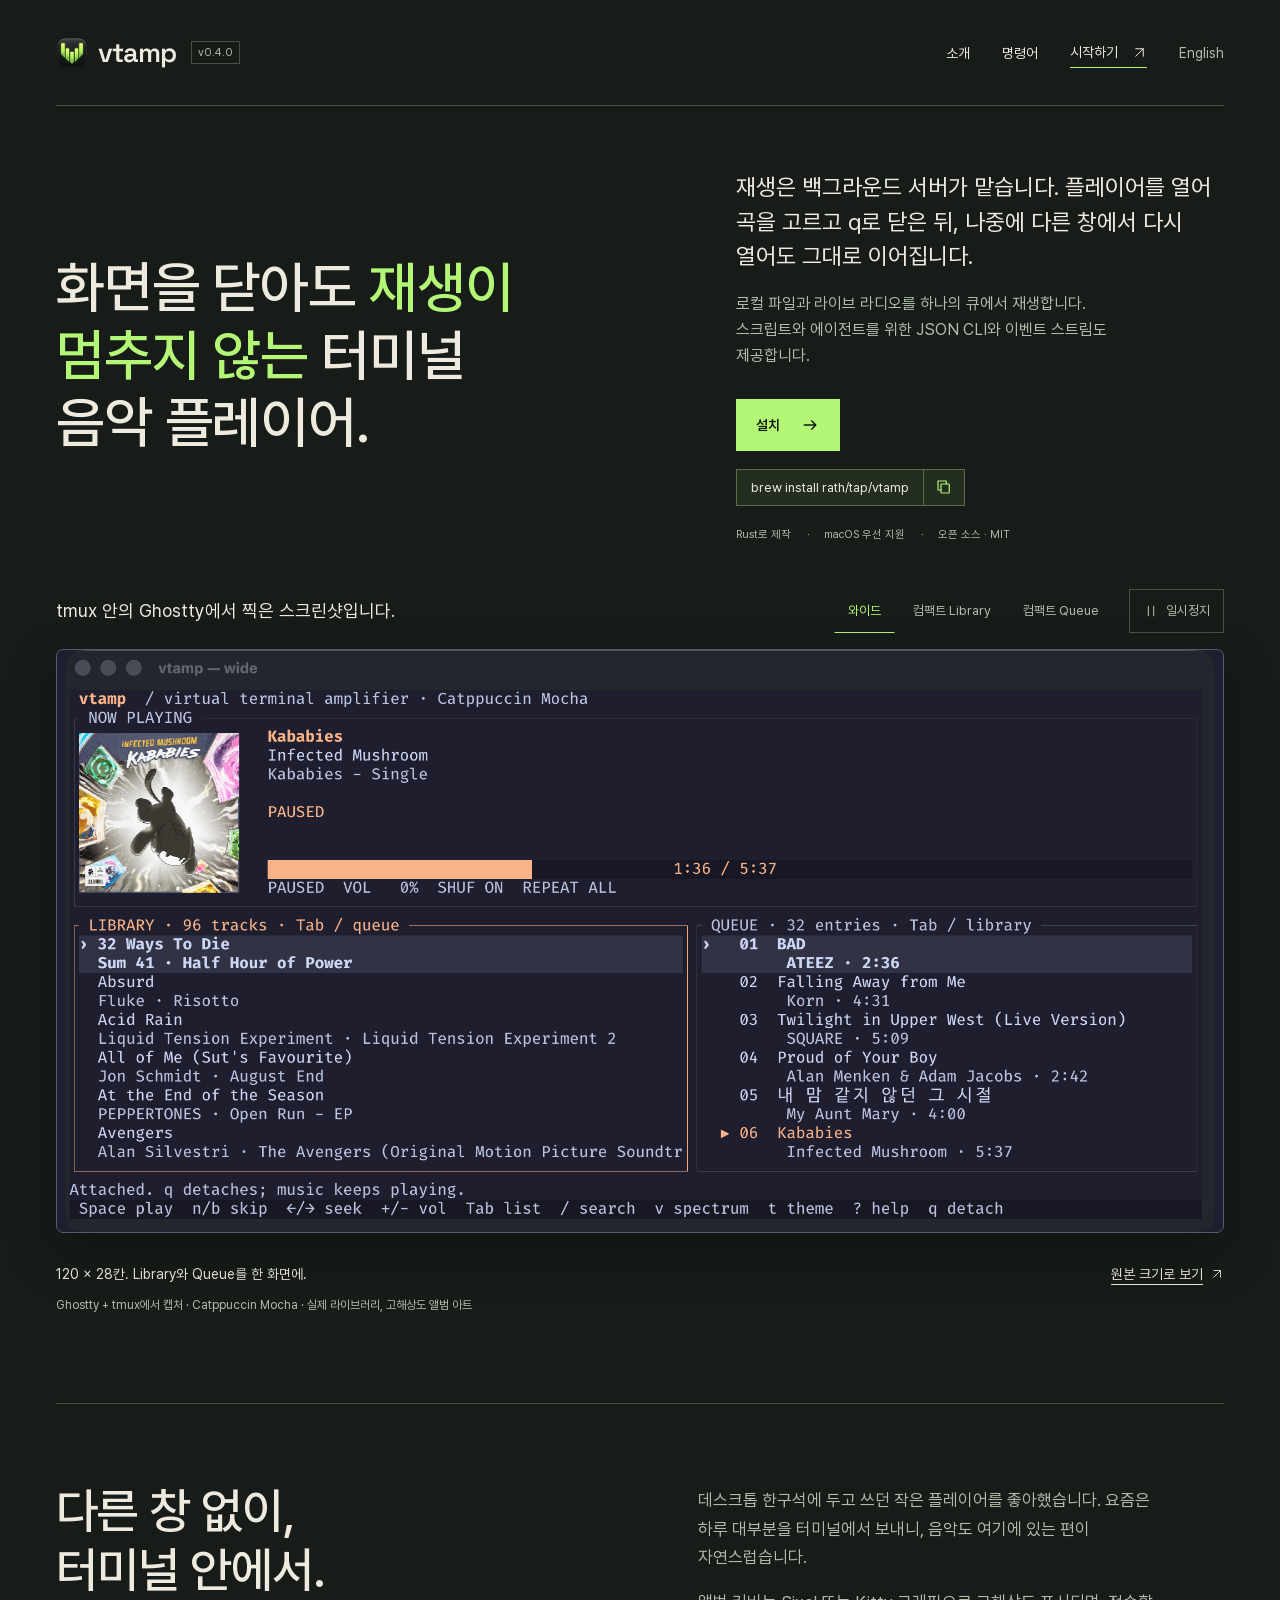
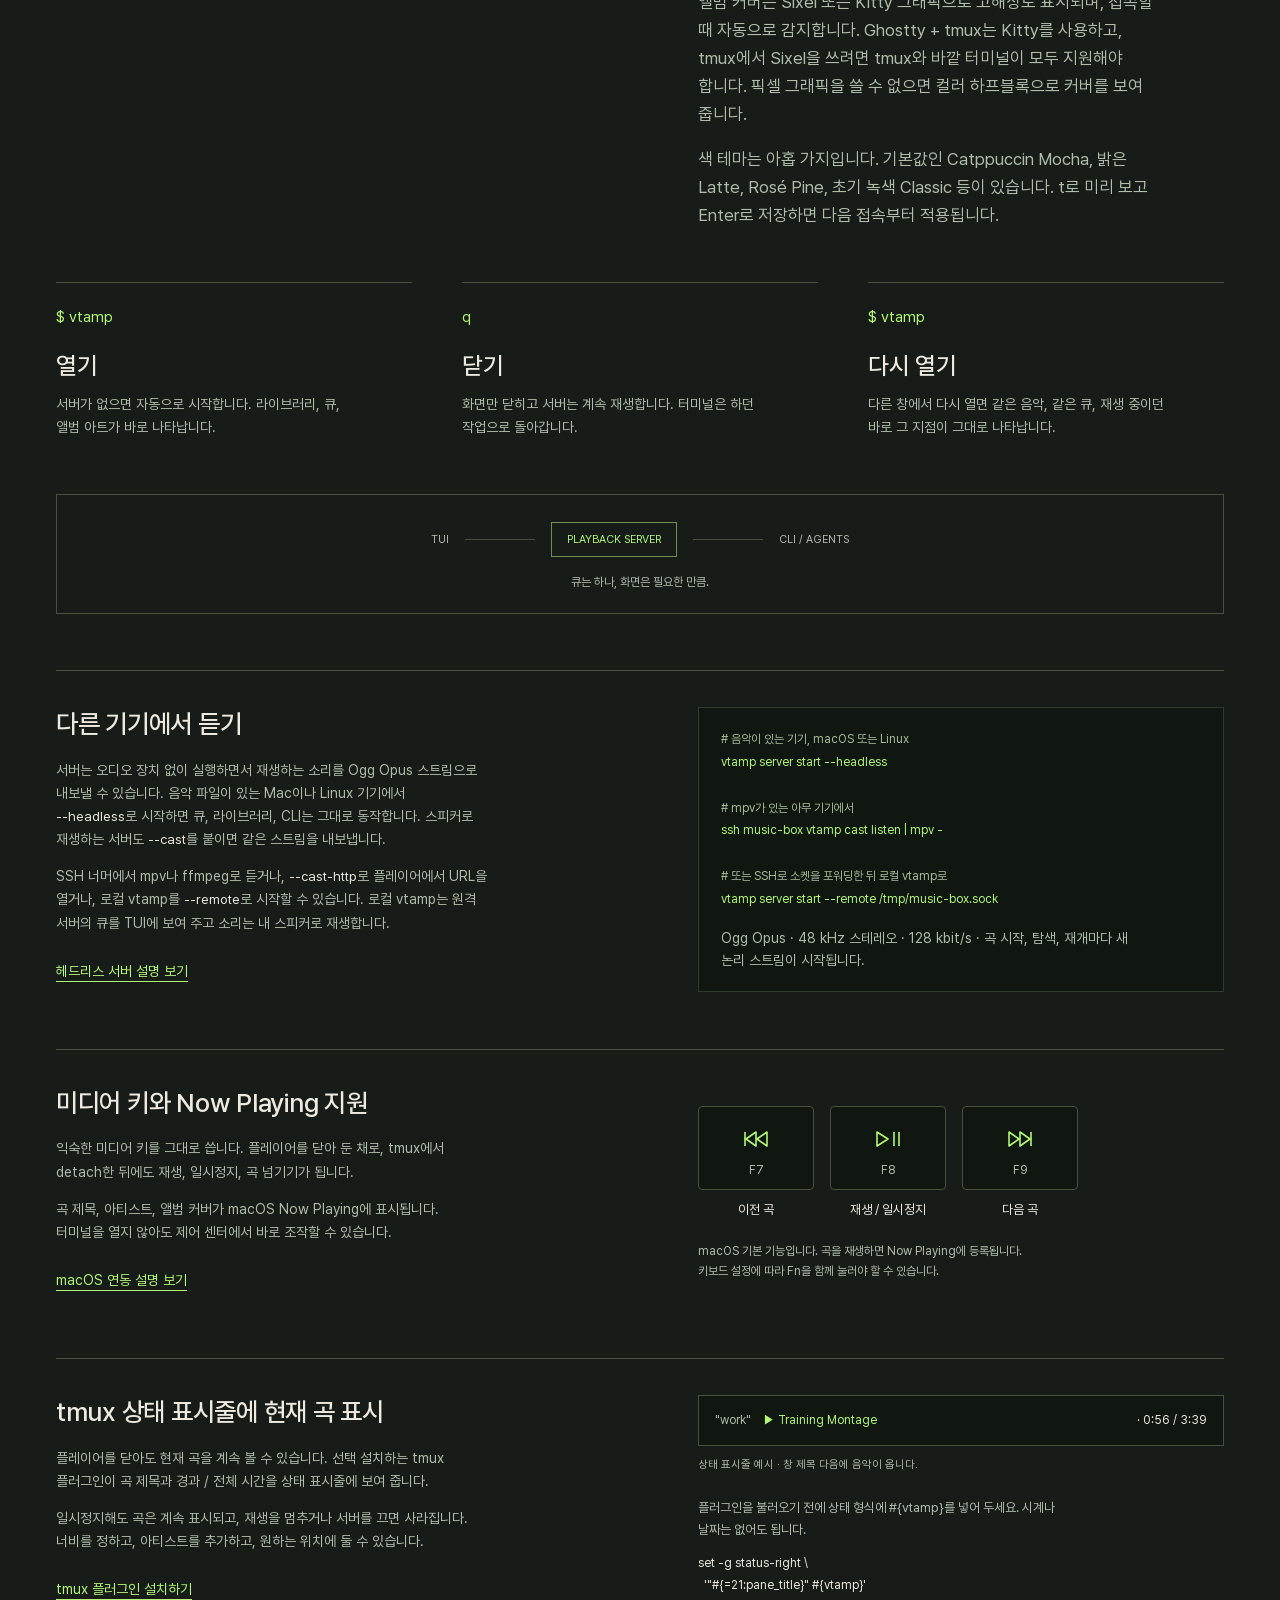
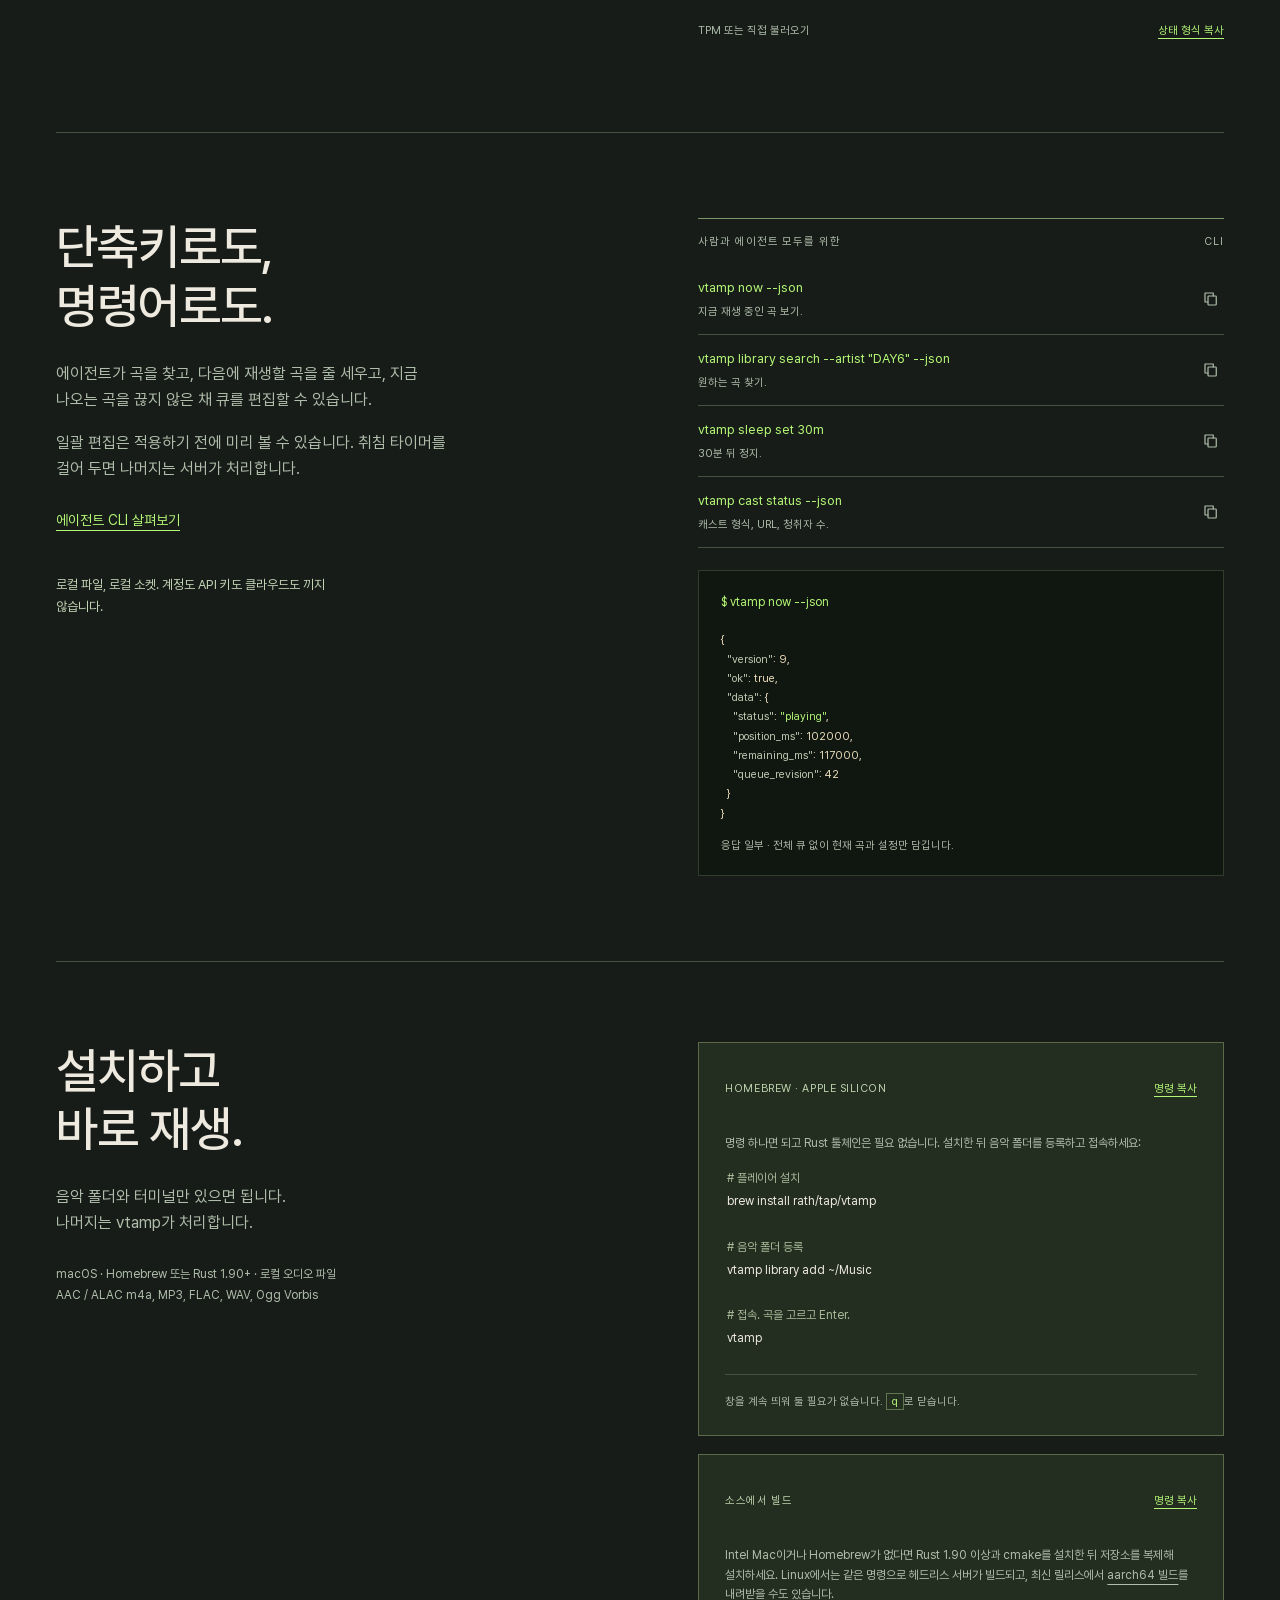
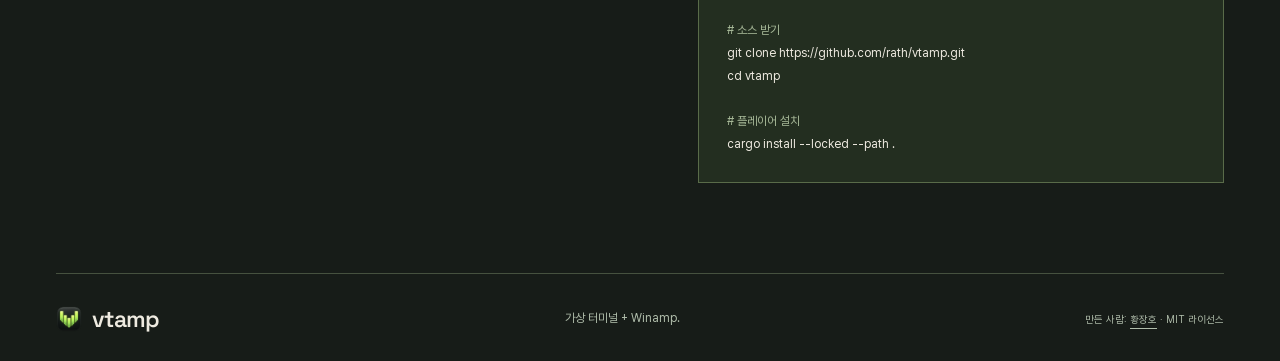
==== site/ko/index.html @ 6cc540a1 "chore(release): prepare vtamp 0.4.0 - Bump the crate and lockfile to 0.4.0 and update both website v" ====
<!doctype html>
<html lang="ko">
<head>
<meta charset="utf-8"><meta name="viewport" content="width=device-width, initial-scale=1"><meta name="theme-color" content="#171c18">
<meta name="description" content="vtamp는 터미널 음악 플레이어입니다. 화면을 닫아도 백그라운드 서버가 재생을 이어 가고, 로컬 음악과 라이브 라디오를 한 큐에서 재생하며, 스크립트와 에이전트를 위한 JSON CLI를 제공합니다. Rust로 만들었고 macOS를 먼저 지원합니다.">
<title>vtamp · 화면을 닫아도 재생이 멈추지 않는 터미널 음악 플레이어</title>
<link rel="canonical" href="https://vtamp.told.me/ko/"><link rel="alternate" hreflang="ko" href="https://vtamp.told.me/ko/"><link rel="alternate" hreflang="en" href="https://vtamp.told.me/"><link rel="alternate" hreflang="x-default" href="https://vtamp.told.me/">
<meta property="og:type" content="website"><meta property="og:site_name" content="vtamp"><meta property="og:locale" content="ko_KR"><meta property="og:locale:alternate" content="en_US"><meta property="og:url" content="https://vtamp.told.me/ko/"><meta property="og:title" content="vtamp · 화면을 닫아도 재생이 멈추지 않는 터미널 음악 플레이어"><meta property="og:description" content="vtamp는 터미널 음악 플레이어입니다. 화면을 닫아도 백그라운드 서버가 재생을 이어 가고, 로컬 음악과 라이브 라디오를 한 큐에서 재생하며, 스크립트와 에이전트를 위한 JSON CLI를 제공합니다. Rust로 만들었고 macOS를 먼저 지원합니다."><meta property="og:image" content="https://vtamp.told.me/og-ko.png"><meta property="og:image:type" content="image/png"><meta property="og:image:width" content="1200"><meta property="og:image:height" content="630"><meta property="og:image:alt" content="vtamp: 화면을 닫아도 재생이 멈추지 않는 터미널 음악 플레이어. Homebrew 설치 명령 아래에 앨범 아트와 현재 곡이 보이는 터미널 스크린샷."><meta name="twitter:card" content="summary_large_image">
<script type="application/ld+json">{"@context":"https://schema.org","@type":"SoftwareApplication","name":"vtamp","url":"https://vtamp.told.me/ko/","inLanguage":"ko","description":"vtamp는 터미널 음악 플레이어입니다. 화면을 닫아도 백그라운드 서버가 재생을 이어 가고, 로컬 음악과 라이브 라디오를 한 큐에서 재생하며, 스크립트와 에이전트를 위한 JSON CLI를 제공합니다. Rust로 만들었고 macOS를 먼저 지원합니다.","applicationCategory":"MultimediaApplication","operatingSystem":"macOS","softwareVersion":"0.4.0","license":"https://github.com/rath/vtamp/blob/main/LICENSE","isAccessibleForFree":true,"offers":{"@type":"Offer","price":"0","priceCurrency":"USD"},"image":"https://vtamp.told.me/og-ko.png","screenshot":"https://vtamp.told.me/screenshots/wide.png","downloadUrl":"https://github.com/rath/vtamp/releases/latest","installUrl":"https://vtamp.told.me/ko/#install","sameAs":["https://github.com/rath/vtamp"],"author":{"@type":"Person","name":"황장호","url":"https://xrath.com"}}</script>
<link rel="icon" type="image/png" sizes="32x32" href="../favicon-32.png"><link rel="icon" type="image/png" sizes="64x64" href="../favicon-64.png"><link rel="apple-touch-icon" sizes="180x180" href="../apple-touch-icon.png"><link rel="preload" href="../fonts/Pretendard-Regular.subset.woff2" as="font" type="font/woff2" crossorigin><link rel="preload" href="../fonts/Pretendard-Medium.subset.woff2" as="font" type="font/woff2" crossorigin><link rel="stylesheet" href="../style.css">
<script type="application/json" id="strings">{"pauseLabel":"자동 전환 멈추기","playLabel":"자동 전환 시작하기","pause":"일시정지","play":"재생","loading":"스크린샷을 아직 불러오는 중입니다. 잠시 후 다시 시도해 주세요.","unavailable":"스크린샷을 불러올 수 없습니다","unavailableReload":"스크린샷을 불러올 수 없습니다. 페이지를 새로 고쳐 주세요.","copied":"명령을 복사했습니다.","copyFallback":"직접 선택해 복사하세요: "}</script><script src="../app.js" defer></script>
</head>
<body>
<a class="skip-link" href="#main">본문으로 건너뛰기</a>
<header class="masthead wrap">
<a class="brand" href="#main" aria-label="vtamp 홈"><img src="../mark.png" alt="" width="32" height="32">vtamp<span class="version">v0.4.0</span></a>
<nav aria-label="주 메뉴"><a href="#how-it-works">소개</a><a href="#commands">명령어</a><a class="nav-install" href="#install">시작하기 <svg viewBox="0 0 24 24" aria-hidden="true"><path d="M6 18 18 6M6 6h12v12"/></svg></a><a class="nav-lang" href="../" hreflang="en" lang="en">English</a></nav>
</header>
<main id="main">
<section class="hero wrap" aria-labelledby="headline">
<h1 id="headline">화면을 닫아도 <em>재생이 멈추지 않는</em> 터미널 음악 플레이어.</h1>
<div class="hero-copy">
<p class="lede">재생은 백그라운드 서버가 맡습니다. 플레이어를 열어 곡을 고르고 q로 닫은 뒤, 나중에 다른 창에서 다시 열어도 그대로 이어집니다.</p>
<p class="intro">로컬 파일과 라이브 라디오를 하나의 큐에서 재생합니다. 스크립트와 에이전트를 위한 JSON CLI와 이벤트 스트림도 제공합니다.</p>
<a class="button primary" href="#install">설치 <svg viewBox="0 0 24 24" aria-hidden="true"><path d="M5 12h14m-5-5 5 5-5 5"/></svg></a>
<div class="hero-install"><code>brew install rath/tap/vtamp</code><button class="copy-icon" data-copy="brew install rath/tap/vtamp" aria-label="Homebrew 설치 명령 복사"><svg viewBox="0 0 24 24" aria-hidden="true"><rect x="8" y="8" width="11" height="12" rx="1"/><path d="M15 8V4H4v12h4"/></svg></button></div>
<div class="hero-facts"><span>Rust로 제작</span><span>macOS 우선 지원</span><span>오픈 소스 · MIT</span></div>
</div>
<div class="gallery" id="gallery" role="region" aria-roledescription="carousel" aria-label="Ghostty와 tmux에서 실행한 vtamp">
<div class="gallery-toolbar">
<p>tmux 안의 Ghostty에서 찍은 스크린샷입니다.</p>
<div class="gallery-controls" hidden>
<div class="gallery-selectors" role="group" aria-label="레이아웃 선택">
<button type="button" data-slide="0" aria-pressed="true" aria-controls="shot-wide">와이드</button>
<button type="button" data-slide="1" aria-pressed="false" aria-controls="shot-library">컴팩트 Library</button>
<button type="button" data-slide="2" aria-pressed="false" aria-controls="shot-queue">컴팩트 Queue</button>
</div>
<button type="button" id="gallery-rotation" aria-label="자동 전환 멈추기"><svg viewBox="0 0 24 24" aria-hidden="true"><path d="M8 5v14M16 5v14"/></svg><span>일시정지</span></button>
</div>
</div>
<div class="gallery-stage">
<figure id="shot-wide" class="gallery-slide" role="group" aria-roledescription="slide" aria-label="슬라이드 1/3: 와이드" data-caption="120 × 28칸. Library와 Queue를 한 화면에.">
<a href="../screenshots/wide.png" target="_blank" rel="noopener" aria-label="와이드 스크린샷을 원본 크기로 열기"><img src="../screenshots/wide.png" width="2072" height="1048" fetchpriority="high" alt="Catppuccin Mocha 테마의 vtamp. 넓은 터미널에서 앨범 아트와 현재 곡 아래에 Library와 Queue가 함께 보입니다."></a>
</figure>
<figure id="shot-library" class="gallery-slide" role="group" aria-roledescription="slide" aria-label="슬라이드 2/3: 컴팩트 Library" data-caption="100 × 24칸. 높이가 낮아도 커버와 Library가 들어갑니다." hidden>
<a href="../screenshots/compact-library.png" target="_blank" rel="noopener" aria-label="컴팩트 Library 스크린샷을 원본 크기로 열기"><img data-src="../screenshots/compact-library.png" width="1732" height="912" alt="높이가 낮은 터미널 창. 왼쪽에 고해상도 앨범 커버와 현재 곡, 오른쪽에 Library가 보입니다."></a>
</figure>
<figure id="shot-queue" class="gallery-slide" role="group" aria-roledescription="slide" aria-label="슬라이드 3/3: 컴팩트 Queue" data-caption="100 × 24칸. Tab을 누르면 Queue가 음악 옆에 나타납니다." hidden>
<a href="../screenshots/compact-queue.png" target="_blank" rel="noopener" aria-label="컴팩트 Queue 스크린샷을 원본 크기로 열기"><img data-src="../screenshots/compact-queue.png" width="1732" height="912" alt="같은 창에서 오른쪽에 Queue를 띄운 모습. 앨범 커버와 재생 정보는 왼쪽에 그대로 있습니다."></a>
</figure>
</div>
<div class="gallery-caption">
<p id="gallery-description">120 × 28칸. Library와 Queue를 한 화면에.</p>
<a id="gallery-original" href="../screenshots/wide.png" target="_blank" rel="noopener">원본 크기로 보기 <svg viewBox="0 0 24 24" aria-hidden="true"><path d="M6 18 18 6M6 6h12v12"/></svg></a>
</div>
<p class="gallery-note">Ghostty + tmux에서 캡처 · Catppuccin Mocha · 실제 라이브러리, 고해상도 앨범 아트</p>
<p class="sr-only" id="gallery-status" role="status"></p>
</div>
</section>
<section id="how-it-works" class="idea wrap" aria-labelledby="idea-heading">
<div class="idea-title"><h2 id="idea-heading">다른 창 없이,<br>터미널 안에서.</h2><div><p>데스크톱 한구석에 두고 쓰던 작은 플레이어를 좋아했습니다. 요즘은 하루 대부분을 터미널에서 보내니, 음악도 여기에 있는 편이 자연스럽습니다.</p><p>앨범 커버는 Sixel 또는 Kitty 그래픽으로 고해상도 표시되며, 접속할 때 자동으로 감지합니다. Ghostty + tmux는 Kitty를 사용하고, tmux에서 Sixel을 쓰려면 tmux와 바깥 터미널이 모두 지원해야 합니다. 픽셀 그래픽을 쓸 수 없으면 컬러 하프블록으로 커버를 보여 줍니다.</p><p>색 테마는 아홉 가지입니다. 기본값인 Catppuccin Mocha, 밝은 Latte, Rosé Pine, 초기 녹색 Classic 등이 있습니다. <kbd>t</kbd>로 미리 보고 <kbd>Enter</kbd>로 저장하면 다음 접속부터 적용됩니다.</p></div></div>
<div class="lifecycle">
<div class="lifecycle-step"><code>$ vtamp</code><h3>열기</h3><p>서버가 없으면 자동으로 시작합니다. 라이브러리, 큐, 앨범 아트가 바로 나타납니다.</p></div>
<div class="lifecycle-step"><code>q</code><h3>닫기</h3><p>화면만 닫히고 서버는 계속 재생합니다. 터미널은 하던 작업으로 돌아갑니다.</p></div>
<div class="lifecycle-step"><code>$ vtamp</code><h3>다시 열기</h3><p>다른 창에서 다시 열면 같은 음악, 같은 큐, 재생 중이던 바로 그 지점이 그대로 나타납니다.</p></div>
</div>
<div class="architecture"><span>TUI</span><span class="connector" aria-hidden="true"></span><strong>PLAYBACK SERVER</strong><span class="connector" aria-hidden="true"></span><span>CLI / AGENTS</span><p>큐는 하나, 화면은 필요한 만큼.</p></div>
<div class="cast-feature" aria-labelledby="cast-heading">
<div>
<h3 id="cast-heading">다른 기기에서 듣기</h3>
<p>서버는 오디오 장치 없이 실행하면서 재생하는 소리를 Ogg Opus 스트림으로 내보낼 수 있습니다. 음악 파일이 있는 Mac이나 Linux 기기에서 <code>--headless</code>로 시작하면 큐, 라이브러리, CLI는 그대로 동작합니다. 스피커로 재생하는 서버도 <code>--cast</code>를 붙이면 같은 스트림을 내보냅니다.</p>
<p>SSH 너머에서 mpv나 ffmpeg로 듣거나, <code>--cast-http</code>로 플레이어에서 URL을 열거나, 로컬 vtamp를 <code>--remote</code>로 시작할 수 있습니다. 로컬 vtamp는 원격 서버의 큐를 TUI에 보여 주고 소리는 내 스피커로 재생합니다.</p>
<a class="feature-guide" href="https://github.com/rath/vtamp#headless-server">헤드리스 서버 설명 보기</a>
</div>
<div class="cast-example">
<pre><code><span class="comment"># 음악이 있는 기기, macOS 또는 Linux</span>
vtamp server start --headless

<span class="comment"># mpv가 있는 아무 기기에서</span>
ssh music-box vtamp cast listen | mpv -

<span class="comment"># 또는 SSH로 소켓을 포워딩한 뒤 로컬 vtamp로</span>
vtamp server start --remote /tmp/music-box.sock</code></pre>
<p class="cast-example-foot">Ogg Opus · 48 kHz 스테레오 · 128 kbit/s · 곡 시작, 탐색, 재개마다 새 논리 스트림이 시작됩니다.</p>
</div>
</div>
<div class="media-feature" aria-labelledby="media-heading">
<div>
<h3 id="media-heading">미디어 키와 Now Playing 지원</h3>
<p>익숙한 미디어 키를 그대로 씁니다. 플레이어를 닫아 둔 채로, tmux에서 detach한 뒤에도 재생, 일시정지, 곡 넘기기가 됩니다.</p>
<p>곡 제목, 아티스트, 앨범 커버가 macOS Now Playing에 표시됩니다. 터미널을 열지 않아도 제어 센터에서 바로 조작할 수 있습니다.</p>
<a class="feature-guide" href="https://github.com/rath/vtamp#macos-media-keys-and-now-playing">macOS 연동 설명 보기</a>
</div>
<figure class="media-keyboard">
<div class="media-keys">
<div><kbd><svg viewBox="0 0 32 24" aria-hidden="true"><path d="M5 5v14M16 5 6 12l10 7V5Zm11 0-10 7 10 7V5Z"/></svg>F7</kbd><span>이전 곡</span></div>
<div><kbd><svg viewBox="0 0 32 24" aria-hidden="true"><path d="m5 5 11 7-11 7V5Zm17 0v14m5-14v14"/></svg>F8</kbd><span>재생 / 일시정지</span></div>
<div><kbd><svg viewBox="0 0 32 24" aria-hidden="true"><path d="M27 5v14M16 5l10 7-10 7V5ZM5 5l10 7-10 7V5Z"/></svg>F9</kbd><span>다음 곡</span></div>
</div>
<figcaption>macOS 기본 기능입니다. 곡을 재생하면 Now Playing에 등록됩니다.<br>키보드 설정에 따라 Fn을 함께 눌러야 할 수 있습니다.</figcaption>
</figure>
</div>
<div class="tmux-feature" aria-labelledby="tmux-heading">
<div>
<h3 id="tmux-heading">tmux 상태 표시줄에 현재 곡 표시</h3>
<p>플레이어를 닫아도 현재 곡을 계속 볼 수 있습니다. 선택 설치하는 tmux 플러그인이 곡 제목과 경과 / 전체 시간을 상태 표시줄에 보여 줍니다.</p>
<p>일시정지해도 곡은 계속 표시되고, 재생을 멈추거나 서버를 끄면 사라집니다. 너비를 정하고, 아티스트를 추가하고, 원하는 위치에 둘 수 있습니다.</p>
<a class="tmux-guide" href="https://github.com/rath/vtamp#tmux-status-bar">tmux 플러그인 설치하기</a>
</div>
<div class="tmux-example">
<figure>
<div class="tmux-status" aria-label="예시: 창 제목 work, Training Montage 재생 중, 3분 39초 중 56초"><code class="tmux-pane">&quot;work&quot;</code><code class="tmux-track">▶ Training Montage</code><code class="tmux-time">· 0:56 / 3:39</code></div>
<figcaption>상태 표시줄 예시 · 창 제목 다음에 음악이 옵니다.</figcaption>
</figure>
<p>플러그인을 불러오기 전에 상태 형식에 <code>#{vtamp}</code>를 넣어 두세요. 시계나 날짜는 없어도 됩니다.</p>
<pre><code>set -g status-right \
  '&quot;#{=21:pane_title}&quot; #{vtamp}'</code></pre>
<div class="tmux-example-foot"><span>TPM 또는 직접 불러오기</span><button type="button" class="copy-text" data-copy="set -g status-right '&quot;#{=21:pane_title}&quot; #{vtamp}'" aria-label="tmux 상태 형식 복사">상태 형식 복사</button></div>
</div>
</div>
</section>
<section id="commands" class="commands wrap" aria-labelledby="commands-heading">
<div class="commands-copy"><h2 id="commands-heading">단축키로도,<br>명령어로도.</h2><p>에이전트가 곡을 찾고, 다음에 재생할 곡을 줄 세우고, 지금 나오는 곡을 끊지 않은 채 큐를 편집할 수 있습니다.</p><p>일괄 편집은 적용하기 전에 미리 볼 수 있습니다. 취침 타이머를 걸어 두면 나머지는 서버가 처리합니다.</p><a class="feature-guide" href="https://github.com/rath/vtamp#for-scripts-and-agents">에이전트 CLI 살펴보기</a><p class="aside">로컬 파일, 로컬 소켓. 계정도 API 키도 클라우드도 끼지 않습니다.</p></div>
<div class="command-sheet">
<div class="sheet-heading"><span>사람과 에이전트 모두를 위한</span><span>CLI</span></div>
<div class="command-row"><code>vtamp now --json</code><span>지금 재생 중인 곡 보기.</span><button class="copy-icon" data-copy="vtamp now --json" aria-label="vtamp now --json 복사"><svg viewBox="0 0 24 24" aria-hidden="true"><rect x="8" y="8" width="11" height="12" rx="1"/><path d="M15 8V4H4v12h4"/></svg></button></div>
<div class="command-row"><code>vtamp library search --artist &quot;DAY6&quot; --json</code><span>원하는 곡 찾기.</span><button class="copy-icon" data-copy="vtamp library search --artist &quot;DAY6&quot; --json" aria-label="vtamp library search --artist &quot;DAY6&quot; --json 복사"><svg viewBox="0 0 24 24" aria-hidden="true"><rect x="8" y="8" width="11" height="12" rx="1"/><path d="M15 8V4H4v12h4"/></svg></button></div>
<div class="command-row"><code>vtamp sleep set 30m</code><span>30분 뒤 정지.</span><button class="copy-icon" data-copy="vtamp sleep set 30m" aria-label="vtamp sleep set 30m 복사"><svg viewBox="0 0 24 24" aria-hidden="true"><rect x="8" y="8" width="11" height="12" rx="1"/><path d="M15 8V4H4v12h4"/></svg></button></div>
<div class="command-row"><code>vtamp cast status --json</code><span>캐스트 형식, URL, 청취자 수.</span><button class="copy-icon" data-copy="vtamp cast status --json" aria-label="vtamp cast status --json 복사"><svg viewBox="0 0 24 24" aria-hidden="true"><rect x="8" y="8" width="11" height="12" rx="1"/><path d="M15 8V4H4v12h4"/></svg></button></div>
<div class="json-example"><code>$ vtamp now --json</code><pre aria-label="축약한 JSON 응답 예시">{
  <span>"version"</span>: 9,
  <span>"ok"</span>: true,
  <span>"data"</span>: {
    <span>"status"</span>: <b>"playing"</b>,
    <span>"position_ms"</span>: 102000,
    <span>"remaining_ms"</span>: 117000,
    <span>"queue_revision"</span>: 42
  }
}</pre><small>응답 일부 · 전체 큐 없이 현재 곡과 설정만 담깁니다.</small></div>
</div>
</section>
<section id="install" class="install wrap" aria-labelledby="install-heading">
<div><h2 id="install-heading">설치하고<br>바로 재생.</h2><p>음악 폴더와 터미널만 있으면 됩니다.<br>나머지는 vtamp가 처리합니다.</p><p class="requirements">macOS · Homebrew 또는 Rust 1.90+ · 로컬 오디오 파일<br>AAC / ALAC m4a, MP3, FLAC, WAV, Ogg Vorbis</p></div>
<div class="install-options">
<div class="install-code"><div class="install-heading"><span>HOMEBREW · APPLE SILICON</span><button class="copy-text" data-copy="brew install rath/tap/vtamp" aria-label="Homebrew 설치 명령 복사">명령 복사</button></div><p>명령 하나면 되고 Rust 툴체인은 필요 없습니다. 설치한 뒤 음악 폴더를 등록하고 접속하세요:</p><pre><code><span class="comment"># 플레이어 설치</span>
brew install rath/tap/vtamp

<span class="comment"># 음악 폴더 등록</span>
vtamp library add ~/Music

<span class="comment"># 접속. 곡을 고르고 Enter.</span>
vtamp</code></pre><p class="install-foot">창을 계속 띄워 둘 필요가 없습니다. <kbd>q</kbd>로 닫습니다.</p></div>
<div class="install-code"><div class="install-heading"><span>소스에서 빌드</span><button class="copy-text" data-copy="git clone https://github.com/rath/vtamp.git&#10;cd vtamp&#10;cargo install --locked --path ." aria-label="소스 빌드 명령 복사">명령 복사</button></div><p>Intel Mac이거나 Homebrew가 없다면 Rust 1.90 이상과 cmake를 설치한 뒤 저장소를 복제해 설치하세요. Linux에서는 같은 명령으로 헤드리스 서버가 빌드되고, 최신 릴리스에서 <a href="https://github.com/rath/vtamp/releases/latest">aarch64 빌드</a>를 내려받을 수도 있습니다.</p><pre><code><span class="comment"># 소스 받기</span>
git clone https://github.com/rath/vtamp.git
cd vtamp

<span class="comment"># 플레이어 설치</span>
cargo install --locked --path .</code></pre></div>
</div>
</section>
</main>
<footer class="footer wrap"><a class="brand" href="#main"><img src="../mark.png" alt="" width="26" height="26">vtamp</a><p>가상 터미널 + Winamp.</p><span>만든 사람: <a href="https://xrath.com">황장호</a> · MIT 라이선스</span></footer>
<div class="copy-feedback" id="copy-feedback" role="status" aria-live="polite"></div>
</body>
</html>
---- site/style.css ----
@font-face { font-family: 'Space Grotesk'; src: url('fonts/SpaceGrotesk.ttf') format('truetype'); font-weight: 300 700; font-display: swap; }
/* Pretendard loads only on the Korean page, where html:lang(ko) puts it first. */
@font-face { font-family: 'Pretendard'; src: url('fonts/Pretendard-Regular.subset.woff2') format('woff2'); font-weight: 400; font-display: swap; }
@font-face { font-family: 'Pretendard'; src: url('fonts/Pretendard-Medium.subset.woff2') format('woff2'); font-weight: 500; font-display: swap; }
@font-face { font-family: 'Pretendard'; src: url('fonts/Pretendard-SemiBold.subset.woff2') format('woff2'); font-weight: 600; font-display: swap; }
:root {
  --bg: #171c18; --panel: #222a23; --deep: #101610; --text: #eeeae0;
  --muted: #b0bdab; --line: #46513f; --green: #b4f676; --amber: #efbc72;
  --mono: ui-monospace, SFMono-Regular, Consolas, monospace;
  color-scheme: dark; font-family: 'Space Grotesk', sans-serif;
  background: var(--bg); color: var(--text); scroll-behavior: smooth; scroll-padding-top: 2rem;
}
* { box-sizing: border-box; scrollbar-color: var(--line) var(--bg); }
body { margin: 0; }
a { color: inherit; text-decoration-thickness: 1px; text-underline-offset: 5px; }
button, a { -webkit-tap-highlight-color: transparent; }
button { font: inherit; cursor: pointer; }
button:disabled { opacity: .5; cursor: wait; }
button:focus-visible, a:focus-visible { outline: 3px solid var(--amber); outline-offset: 5px; }
::selection { background: var(--green); color: var(--deep); }
code, pre, kbd { font-family: var(--mono); }
pre { margin: 0; }
svg { display: block; }
button svg, .button svg, .nav-install svg { width: 20px; height: 20px; stroke: currentColor; stroke-width: 1.6; fill: none; stroke-linecap: round; stroke-linejoin: round; }
p { line-height: 1.65; }
h1, h2, h3, p { margin-top: 0; }
h1, h2 { font-weight: 500; letter-spacing: -.04em; text-wrap: balance; }
h2 { font-size: clamp(2rem, 3.8vw, 3.4rem); line-height: 1.08; margin-bottom: 1.6rem; }
.wrap { width: min(1264px, calc(100% - 112px)); margin-inline: auto; }
.skip-link { position: absolute; top: -100px; left: 20px; background: var(--green); color: var(--deep); padding: 12px; z-index: 5; }
.skip-link:focus { top: 10px; }
.masthead { display: flex; align-items: center; justify-content: space-between; height: 106px; border-bottom: 1px solid var(--line); }
.brand { display: inline-flex; gap: 10px; align-items: center; font-size: 27px; font-weight: 600; letter-spacing: -.04em; text-decoration: none; }
.version { font: 11px var(--mono); letter-spacing: 0; color: var(--muted); border: 1px solid var(--line); padding: 4px 6px; margin-left: 5px; }
.masthead nav { display: flex; gap: 32px; align-items: center; font-size: 14px; }
.masthead nav a { text-decoration: none; white-space: nowrap; }
.masthead nav a:hover { color: var(--green); }
.nav-lang { color: var(--muted); }
.nav-install { display: flex; align-items: center; gap: 14px; border-bottom: 1px solid var(--green); padding-block: 7px; }
.nav-install svg { width: 15px; height: 15px; }

/* Real terminal pixels get the full width beneath the headline and invitation. */
.hero { display: grid; grid-template-columns: 1.2fr 1fr; gap: 48px 8%; padding-block: 64px 88px; align-items: center; }
.hero h1 { font-size: clamp(2.75rem, 4.4vw, 4.25rem); line-height: 1.06; margin: 0; }
.hero h1 em { font-style: normal; color: var(--green); }
.lede { font-size: 23px; line-height: 1.5; margin-bottom: 17px; }
.intro { font-size: 16px; color: var(--muted); max-width: 38ch; margin-bottom: 29px; }
.button { display: inline-flex; align-items: center; justify-content: center; gap: 20px; padding: 15px 19px; border: 1px solid transparent; font-size: 14px; font-weight: 600; text-decoration: none; transition: background .18s ease-out, color .18s ease-out; white-space: nowrap; }
.primary { background: var(--green); color: var(--deep); }
.primary:hover { background: #d0ffac; }
.hero-facts { display: flex; flex-wrap: wrap; gap: 9px 16px; margin-top: 22px; font-size: 11px; color: var(--muted); }
.hero-facts span + span::before { content: '·'; padding-right: 14px; color: var(--green); }
.hero-install { display: flex; width: fit-content; max-width: 100%; align-items: stretch; margin-top: 18px; border: 1px solid #596b49; background: #232e20; }
.hero-install code { font-size: 13px; color: var(--text); padding: 10px 14px; min-width: 0; overflow-wrap: anywhere; }
.hero-install .copy-icon { display: inline-flex; align-items: center; padding: 0 11px; border-left: 1px solid #596b49; color: var(--green); transition: background .18s ease-out, color .18s ease-out; }
.hero-install .copy-icon:hover { background: var(--panel); color: var(--text); }
.hero-install .copy-icon:focus-visible { outline-offset: -4px; }
.gallery { grid-column: 1 / -1; min-width: 0; }
.gallery-toolbar { display: flex; align-items: center; justify-content: space-between; gap: 20px; margin-bottom: 16px; }
.gallery-toolbar > p { font-size: 18px; margin: 0; }
.gallery-controls, .gallery-selectors { display: flex; align-items: center; gap: 4px; }
.gallery-controls { gap: 16px; }
.gallery-controls button { min-height: 44px; padding: 10px 13px; border: 1px solid transparent; background: transparent; color: var(--muted); font-size: 13px; }
.gallery-controls button:hover { color: var(--text); background: var(--panel); }
.gallery-selectors button[aria-pressed="true"] { color: var(--green); border-bottom-color: var(--green); }
#gallery-rotation { display: flex; align-items: center; gap: 7px; border-color: var(--line); }
#gallery-rotation svg { width: 16px; height: 16px; }
.gallery-stage { position: relative; aspect-ratio: 2 / 1; background: #1e1e2e; border: 1px solid #585b70; border-radius: 7px; box-shadow: 0 20px 50px #05090550; overflow: hidden; }
.gallery-slide { position: absolute; inset: 0; margin: 0; }
.gallery-slide a { display: flex; width: 100%; height: 100%; align-items: center; justify-content: center; }
.gallery-slide a:focus-visible { outline-offset: -5px; }
.gallery-slide img { display: block; width: 100%; height: 100%; object-fit: contain; }
.gallery-caption { display: flex; align-items: baseline; justify-content: space-between; gap: 16px; margin-top: 19px; font-size: 14px; }
.gallery-caption p { margin: 0; }
.gallery-caption a { display: inline-flex; align-items: center; gap: 7px; white-space: nowrap; min-height: 44px; }
.gallery-caption svg { width: 14px; height: 14px; stroke: currentColor; stroke-width: 1.6; fill: none; }
.gallery-note { color: var(--muted); font-size: 12px; margin: 0; }
.sr-only { position: absolute; width: 1px; height: 1px; padding: 0; margin: -1px; overflow: hidden; clip-path: inset(50%); white-space: nowrap; border: 0; }
[hidden] { display: none !important; }

/* A three-step lifecycle, then practical commands and source installation. */
.idea { border-top: 1px solid var(--line); padding-top: 78px; padding-bottom: 80px; }
.idea-title { display: grid; grid-template-columns: 1fr 1fr; gap: 10%; align-items: start; margin-bottom: 36px; }
.idea-title p { max-width: 47ch; color: var(--muted); font-size: 17px; margin-top: 4px; }
.lifecycle { display: grid; grid-template-columns: repeat(3, 1fr); gap: 50px; }
.lifecycle-step { border-top: 1px solid var(--line); padding-top: 24px; }
.lifecycle-step code { display: inline-block; font-size: 15px; color: var(--green); margin-bottom: 24px; }
.lifecycle-step h3 { font-weight: 500; font-size: 24px; letter-spacing: -.025em; margin-bottom: 12px; }
.lifecycle-step p { font-size: 14px; color: var(--muted); max-width: 33ch; margin-bottom: 0; }
.architecture { display: flex; flex-wrap: wrap; align-items: center; justify-content: center; margin-top: 55px; border: 1px solid var(--line); padding: 27px 24px 20px; gap: 16px; font: 11px var(--mono); color: var(--muted); }
.architecture strong { font-weight: 400; color: var(--green); border: 1px solid #6f8d55; padding: 10px 15px; white-space: nowrap; }
.connector { height: 1px; background: var(--line); width: 70px; }
.architecture p { flex-basis: 100%; font-family: 'Space Grotesk', sans-serif; text-align: center; font-size: 12px; margin: 0; }
.tmux-feature, .media-feature, .cast-feature { display: grid; grid-template-columns: 1fr 1fr; gap: 10%; margin-top: 56px; border-top: 1px solid var(--line); padding-top: 36px; }
.tmux-feature h3, .media-feature h3, .cast-feature h3 { font-size: 26px; font-weight: 500; letter-spacing: -.025em; margin-bottom: 18px; }
.tmux-feature p, .media-feature p, .cast-feature > div > p { font-size: 14px; color: var(--muted); max-width: 48ch; }
.tmux-guide, .feature-guide { display: inline-flex; align-items: center; min-height: 44px; color: var(--green); font-size: 14px; }
.tmux-guide:hover, .feature-guide:hover { color: var(--text); }
.media-keyboard { margin: 0; align-self: center; min-width: 0; }
.media-keys { display: grid; grid-template-columns: repeat(3, minmax(0, 1fr)); gap: 16px; max-width: 380px; }
.media-keys > div { display: grid; gap: 12px; text-align: center; }
.media-keys kbd { display: flex; flex-direction: column; align-items: center; gap: 12px; padding: 20px 12px 12px; border: 1px solid var(--line); border-radius: 4px; background: var(--deep); color: var(--muted); font: 12px var(--mono); }
.media-keys svg { width: 32px; height: 24px; fill: none; stroke: var(--green); stroke-width: 1.6; stroke-linejoin: round; }
.media-keys span { font-size: 13px; }
.media-keyboard figcaption { margin-top: 24px; color: var(--muted); font-size: 12px; line-height: 1.7; }
.tmux-example { min-width: 0; }
.cast-feature > div > p code { font-size: .95em; color: var(--text); white-space: nowrap; }
.cast-example { min-width: 0; align-self: center; background: var(--deep); border: 1px solid #303d2c; padding: 20px 22px; }
.cast-example pre { font-size: 12px; line-height: 1.9; white-space: pre-wrap; overflow-wrap: anywhere; }
.cast-example pre code { color: var(--green); }
.cast-example-foot { margin: 16px 0 0; color: var(--muted); font-size: 11px; line-height: 1.6; }
.tmux-example figure { margin: 0 0 24px; }
.tmux-status { display: flex; align-items: center; gap: 12px; padding: 16px; background: var(--deep); border: 1px solid var(--line); font-size: 12px; white-space: nowrap; }
.tmux-pane { color: var(--muted); flex-shrink: 0; }
.tmux-track { color: var(--green); min-width: 0; overflow: hidden; text-overflow: ellipsis; }
.tmux-time { margin-left: auto; flex-shrink: 0; font-variant-numeric: tabular-nums; }
.tmux-example figcaption { margin-top: 10px; color: var(--muted); font-size: 11px; line-height: 1.6; }
.tmux-example > p { font-size: 13px; }
.tmux-example pre { font-size: 12px; line-height: 1.8; white-space: pre-wrap; overflow-wrap: anywhere; }
.tmux-example-foot { display: flex; align-items: center; justify-content: space-between; gap: 12px; margin-top: 12px; color: var(--muted); font-size: 11px; }
.commands { display: grid; grid-template-columns: 1fr 1fr; gap: 10%; border-top: 1px solid var(--line); padding-top: 85px; padding-bottom: 85px; }
.commands-copy p { font-size: 16px; color: var(--muted); max-width: 39ch; }
.commands-copy .aside { font-size: 13px; margin-top: 32px; color: #c3d4b6; max-width: 34ch; }
.command-sheet { border-top: 1px solid #7c9865; min-width: 0; }
.sheet-heading { display: flex; justify-content: space-between; font: 9px var(--mono); color: var(--muted); letter-spacing: .08em; padding: 16px 0; }
.command-row { display: grid; grid-template-columns: 1.2fr 1fr 24px; gap: 10px; align-items: center; border-bottom: 1px solid var(--line); padding: 16px 0; }
.command-row code { font-size: 13px; color: var(--green); }
.command-row > span { font-size: 11px; color: var(--muted); }
.copy-icon { padding: 2px; background: none; border: 0; color: var(--muted); }
.copy-icon:hover { color: var(--green); }
.copy-icon svg { width: 18px; height: 18px; }
.json-example { background: var(--deep); padding: 20px 22px; margin-top: 22px; border: 1px solid #303d2c; }
.json-example > code { font-size: 12px; color: var(--green); }
.json-example pre { font-size: 11px; line-height: 1.75; color: #ecdfbc; margin-top: 20px; white-space: pre-wrap; }
.json-example pre span { color: #bdcbb3; }
.json-example pre b { color: var(--green); font-weight: 400; }
.json-example small { display: block; margin-top: 14px; color: var(--muted); font-size: 9px; line-height: 1.6; }
.install { display: grid; grid-template-columns: 1fr 1fr; gap: 10%; border-top: 1px solid var(--line); padding-top: 80px; padding-bottom: 90px; }
.install > div > p { font-size: 16px; color: var(--muted); }
.install .requirements { font-size: 12px; line-height: 1.8; margin-top: 27px; }
.install-options { display: grid; gap: 18px; min-width: 0; }
.install-code { background: #232e20; border: 1px solid #596b49; padding: 24px 26px; min-width: 0; }
.install-heading { display: flex; justify-content: space-between; align-items: center; font: 9px var(--mono); color: #bfd4ae; gap: 15px; letter-spacing: .05em; }
.copy-text { border: 0; background: none; color: var(--green); font-size: 11px; padding: 5px 0; text-decoration: underline; text-underline-offset: 4px; white-space: nowrap; }
.install-code > p { font-size: 12px; color: var(--muted); margin-top: 23px; }
.install-code pre { font-size: 12px; line-height: 1.9; overflow: auto; padding: 2px; }
.comment { color: #a8ba99; }
.install-code .install-foot { font-size: 11px; border-top: 1px solid var(--line); padding-top: 18px; margin-top: 22px; margin-bottom: 0; }
.install-foot kbd { color: var(--green); border: 1px solid #60754f; padding: 1px 5px; }
.footer { display: flex; justify-content: space-between; align-items: center; border-top: 1px solid var(--line); padding-block: 30px; color: var(--muted); gap: 20px; }
.footer .brand { color: var(--text); font-size: 23px; }
.footer p { margin: 0; font-size: 12px; }
.footer > span { font-size: 10px; }
.copy-feedback { position: fixed; bottom: 20px; left: 50%; transform: translateX(-50%); background: var(--green); color: var(--deep); font-size: 13px; padding: 12px 20px; border-radius: 3px; box-shadow: 0 5px 25px #0005; z-index: 10; }
.copy-feedback:empty { display: none; }
@media (max-width: 1100px) {
  .wrap { width: calc(100% - 64px); } .hero { column-gap: 5%; padding-top: 48px; }
  .hero h1 { font-size: 4.3vw; } .lede { font-size: 20px; }
  .gallery-toolbar { flex-wrap: wrap; gap: 10px; }
  .lifecycle { gap: 30px; } .command-row { grid-template-columns: 1fr 24px; } .command-row > span { display: none; } .commands, .install { gap: 7%; }
}
@media (max-width: 760px) {
  .wrap { width: calc(100% - 40px); } .masthead { height: 80px; } .masthead nav { gap: 16px; font-size: 12px; }
  .masthead nav > a:not(.nav-install):not(.nav-lang) { display: none; } .brand { font-size: 25px; } .version { display: none; }
  .hero { grid-template-columns: 1fr; gap: 28px; padding-block: 40px 56px; }
  .hero h1 { font-size: clamp(2.3rem, 7.6vw, 3.2rem); line-height: 1.06; }
  .hero .lede { font-size: 19px; } .intro { max-width: 40ch; font-size: 15px; margin-bottom: 24px; }
  .hero-facts { gap: 10px; } .hero-facts span + span::before { padding-right: 5px; }
  .gallery { margin-top: 10px; }
  .gallery-toolbar { display: block; margin-bottom: 12px; }
  .gallery-toolbar > p { font-size: 19px; margin-bottom: 12px; }
  .gallery-controls { justify-content: space-between; gap: 6px; }
  .gallery-selectors { gap: 0; flex: 1; }
  .gallery-controls button { font-size: 12px; padding: 8px; }
  #gallery-rotation { padding: 10px; } #gallery-rotation span { display: none; }
  .gallery-stage { border-radius: 4px; }
  .gallery-caption { display: block; font-size: 13px; margin-top: 13px; }
  .gallery-caption p { min-height: 3.3em; }
  .gallery-note { font-size: 11px; line-height: 1.7; max-width: 44ch; }
  .idea { padding-top: 50px; padding-bottom: 50px; } .idea-title { grid-template-columns: 1fr; gap: 0; margin-bottom: 30px; } .idea-title p { font-size: 15px; }
  .lifecycle { grid-template-columns: 1fr; gap: 25px; } .lifecycle-step { display: grid; grid-template-columns: 105px 1fr; column-gap: 20px; padding-top: 20px; }
  .lifecycle-step code { grid-column: 1; grid-row: 1 / span 2; margin: 5px 0 0; font-size: 14px; }
  .lifecycle-step h3 { font-size: 22px; grid-column: 2; margin-bottom: 8px; } .lifecycle-step p { font-size: 13px; max-width: none; }
  .architecture { padding: 20px 10px; gap: 8px; font-size: 8px; margin-top: 35px; } .architecture strong { padding: 9px 7px; font-size: 8px; }
  .connector { width: 15px; } .architecture p { font-size: 11px; margin-top: 7px; }
  .tmux-feature, .media-feature, .cast-feature { grid-template-columns: 1fr; gap: 24px; margin-top: 36px; padding-top: 28px; }
  .tmux-feature h3, .media-feature h3, .cast-feature h3 { font-size: 24px; }
  .cast-example { padding: 16px; }
  .tmux-status { gap: 8px; padding: 12px; font-size: 11px; }
  .commands, .install { grid-template-columns: 1fr; gap: 26px; padding-block: 50px; }
  .commands-copy p { font-size: 15px; max-width: 45ch; } .commands-copy .aside { margin-top: 20px; max-width: 45ch; }
  .command-row { grid-template-columns: 1.2fr 1fr 24px; } .command-row > span { display: inline; font-size: 11px; } .command-row code { font-size: 12px; }
  .install-code { padding: 23px 20px; } .footer { flex-wrap: wrap; gap: 15px; padding-block: 25px; }
  .footer > span { flex-basis: 100%; padding-left: 36px; } .footer p { font-size: 11px; } .footer .brand { font-size: 21px; }
  h2 { font-size: 2.2rem; } .install .requirements { margin-top: 20px; }
}
@media (max-width: 380px) {
  .wrap { width: calc(100% - 32px); } .hero h1 { font-size: 2.2rem; } .hero-install code { font-size: 12px; padding: 9px 10px; }
  .gallery-controls button { padding-inline: 6px; font-size: 11px; }
  .hero-facts { gap: 7px; font-size: 10px; }
  .architecture { gap: 6px; } .connector { width: 9px; } .command-row > span { font-size: 10px; } .command-row { gap: 5px; }
}
@media (prefers-reduced-motion: reduce) {
  :root { scroll-behavior: auto; }
  *, *::before, *::after { transition: none !important; animation: none !important; }
}
.sheet-heading, .command-row > span, .json-example small, .install-heading { font-size: 11px; }
.copy-text { min-height: 44px; }

/* Long agent commands wrap while their copy controls remain reachable. */
.command-row { grid-template-columns: minmax(0, 1fr) 24px; }
.command-row code { grid-column: 1; min-width: 0; overflow-wrap: anywhere; }
.command-row > span { display: inline; grid-column: 1; }
.command-row .copy-icon { grid-column: 2; grid-row: 1 / span 2; }

/* Korean page: Pretendard carries Hangul and Latin together; only the wordmark keeps Space Grotesk. */
html:lang(ko) { font-family: 'Pretendard', 'Apple SD Gothic Neo', 'Space Grotesk', sans-serif; word-break: keep-all; --mono: ui-monospace, SFMono-Regular, Consolas, 'Pretendard', monospace; }
html:lang(ko) .brand { font-family: 'Space Grotesk', sans-serif; }
html:lang(ko) .architecture p { font-family: 'Pretendard', 'Apple SD Gothic Neo', sans-serif; }
html:lang(ko) h1, html:lang(ko) h2 { letter-spacing: -.02em; line-height: 1.2; }
html:lang(ko) h3 { letter-spacing: -.01em; line-height: 1.3; }
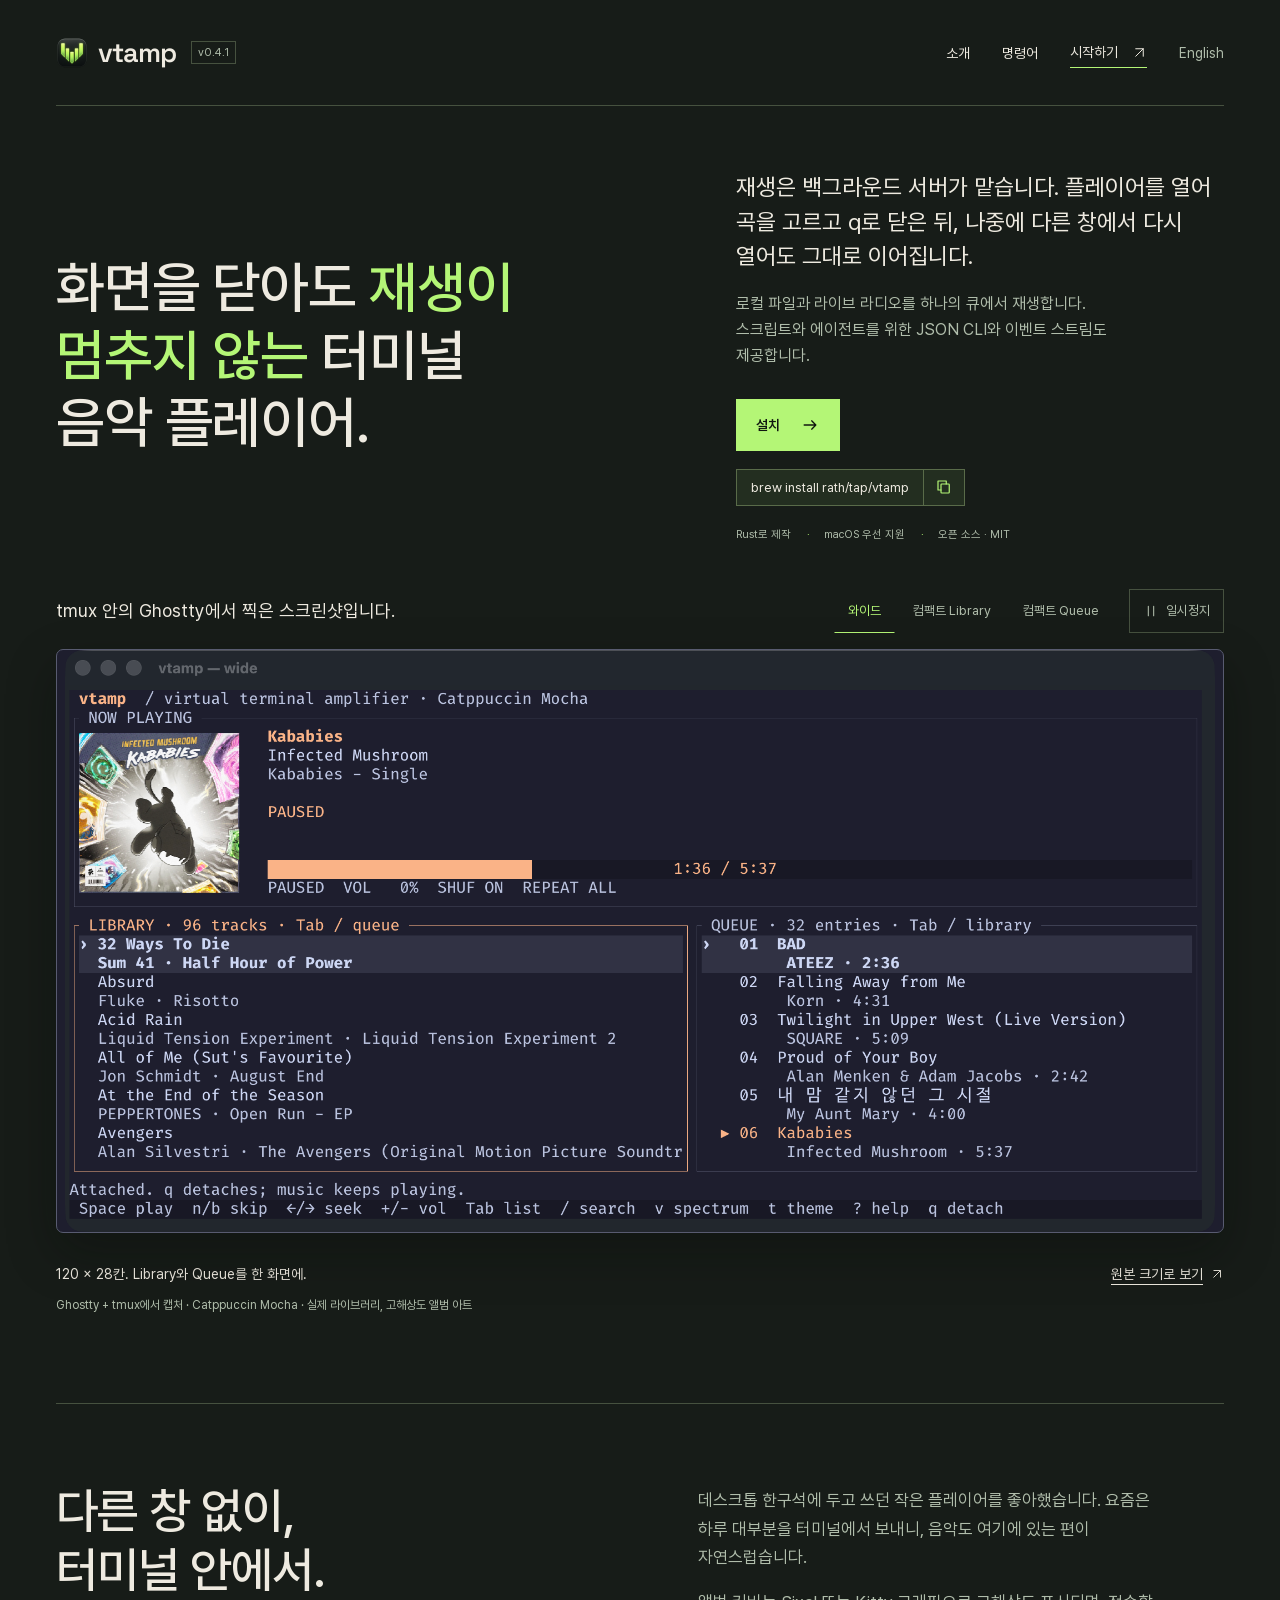
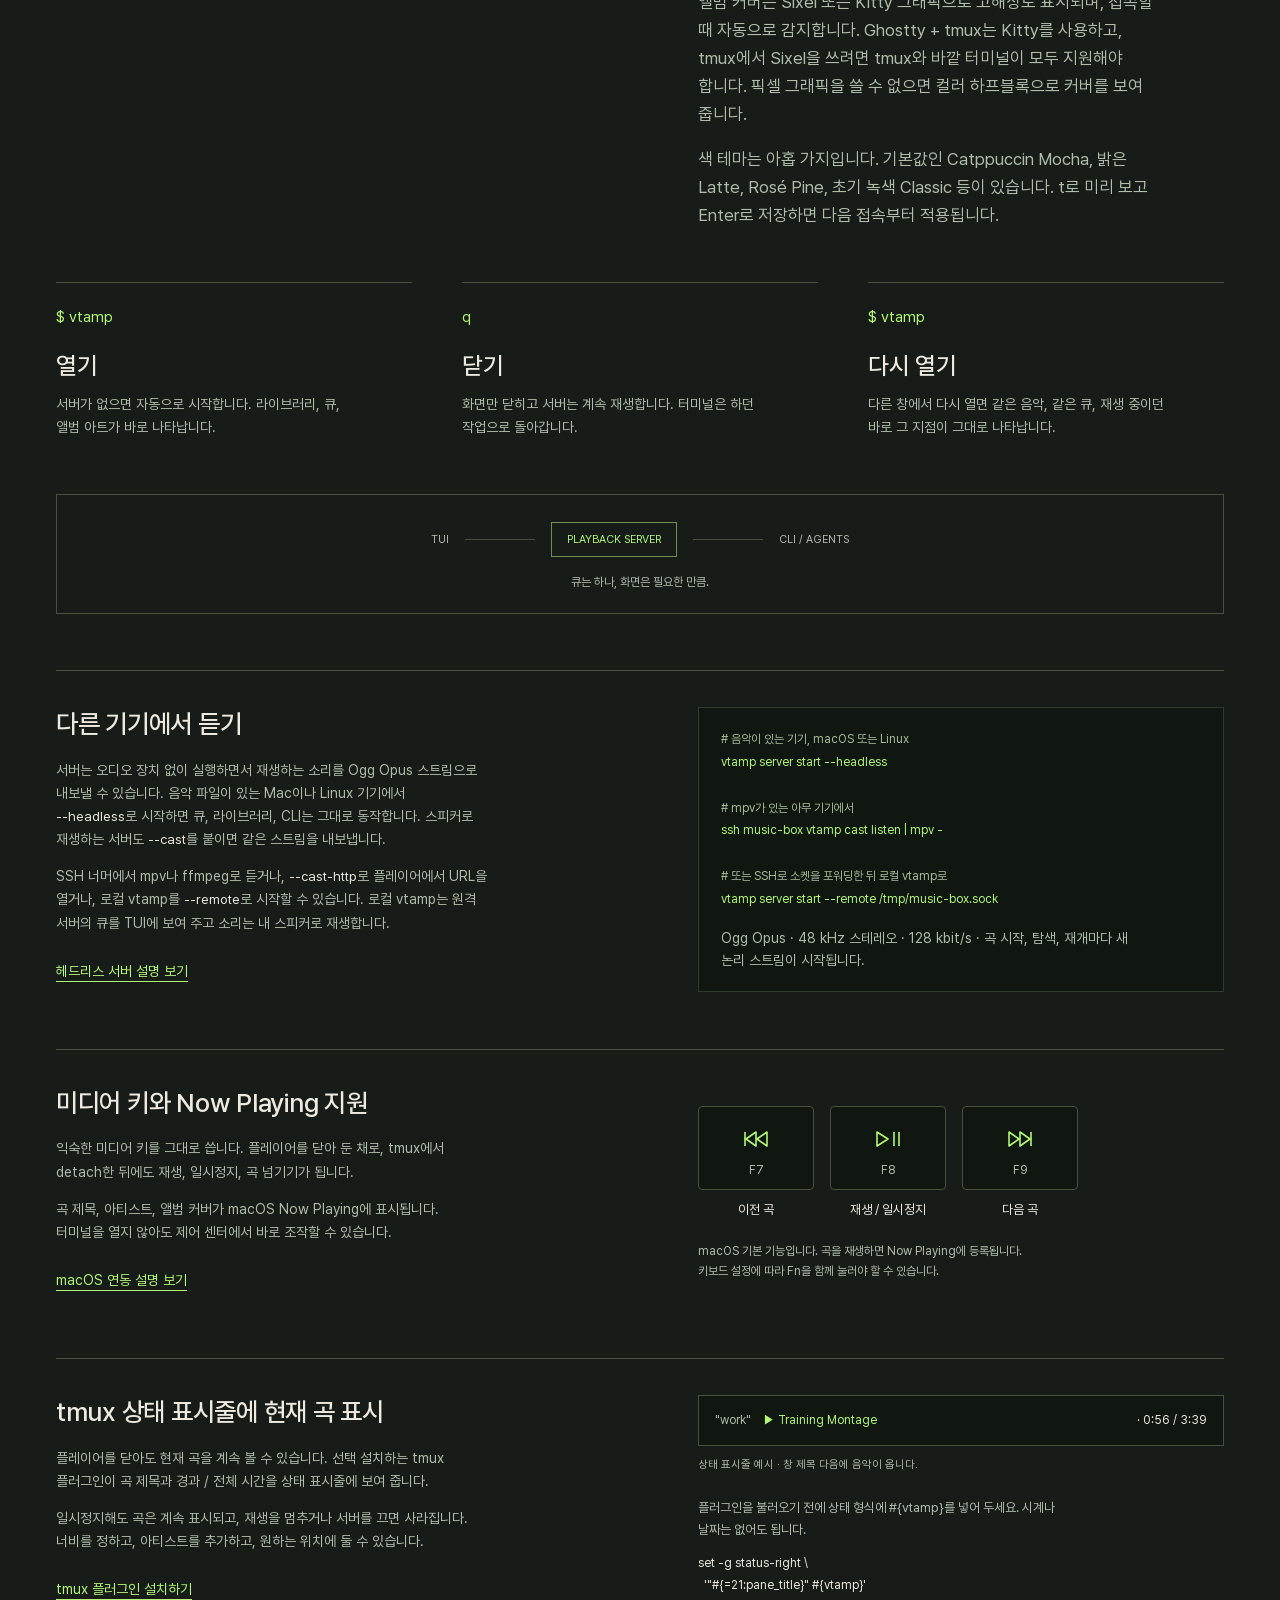
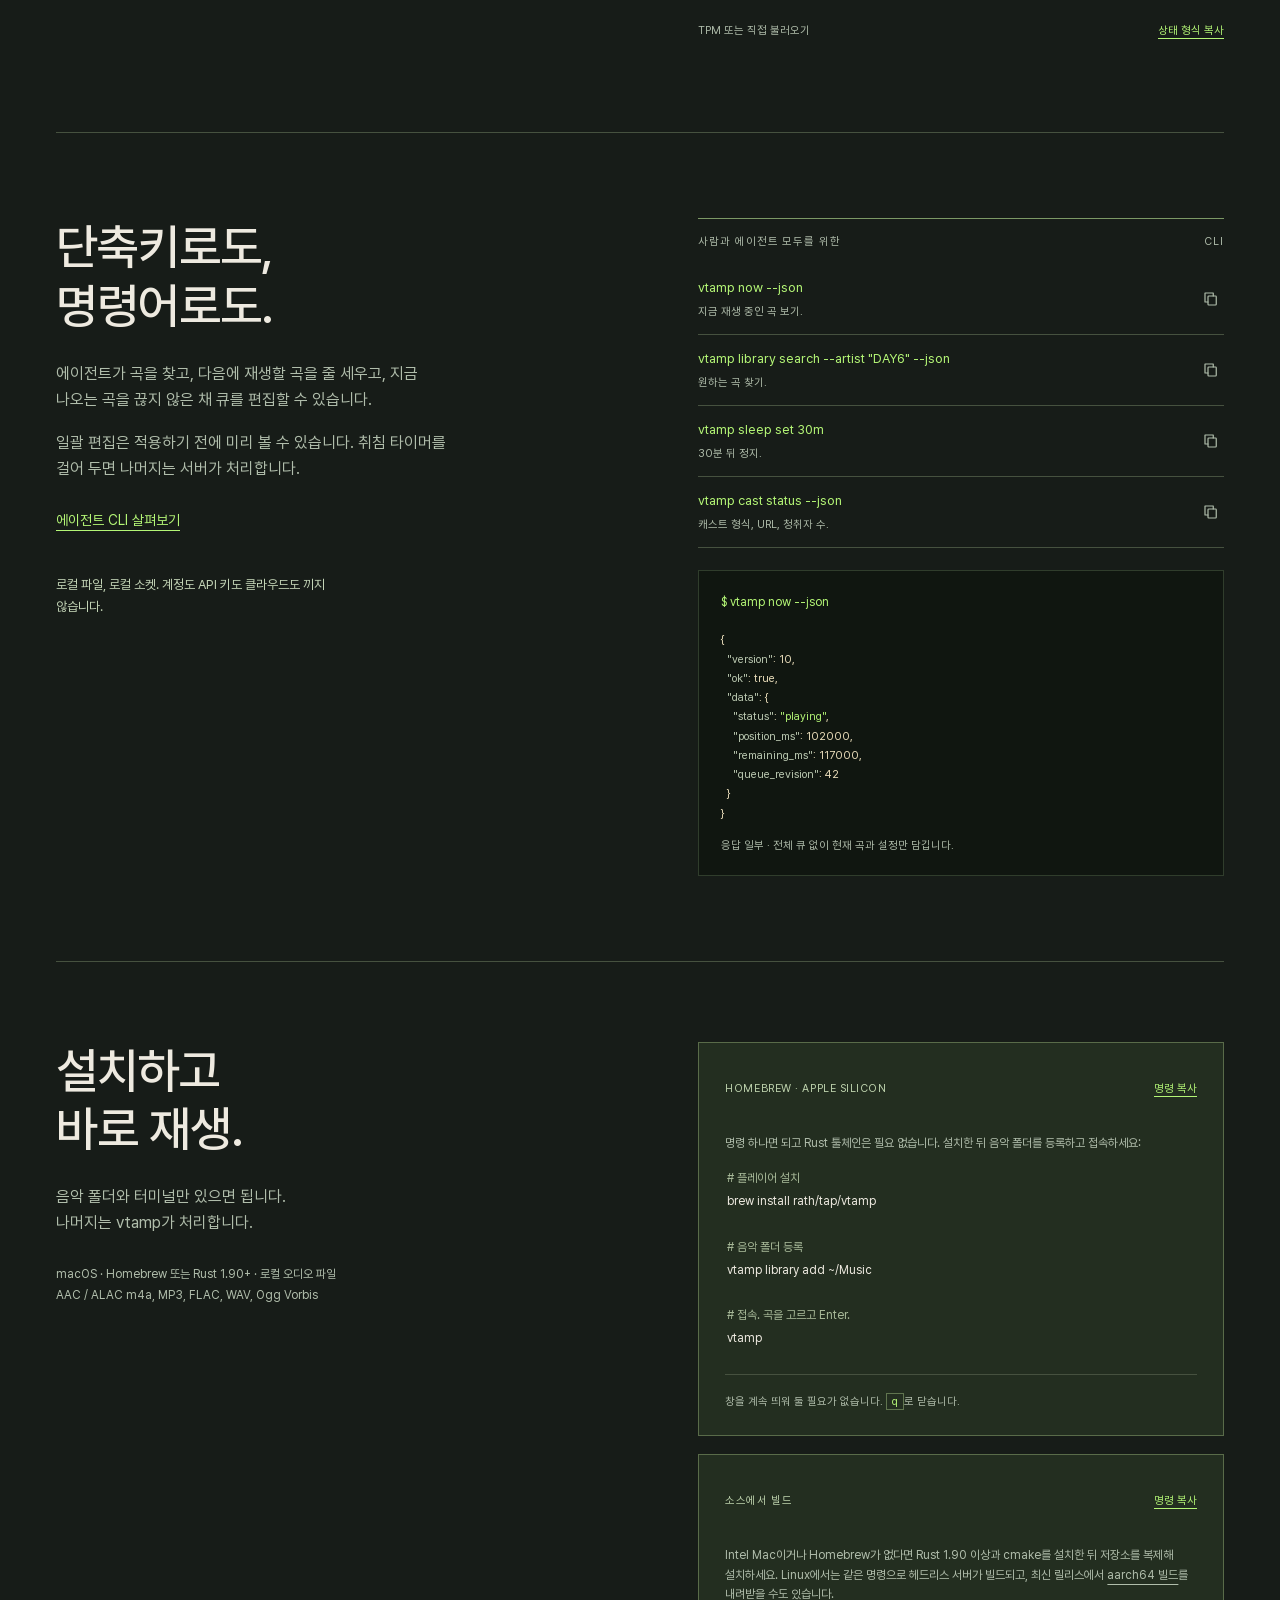
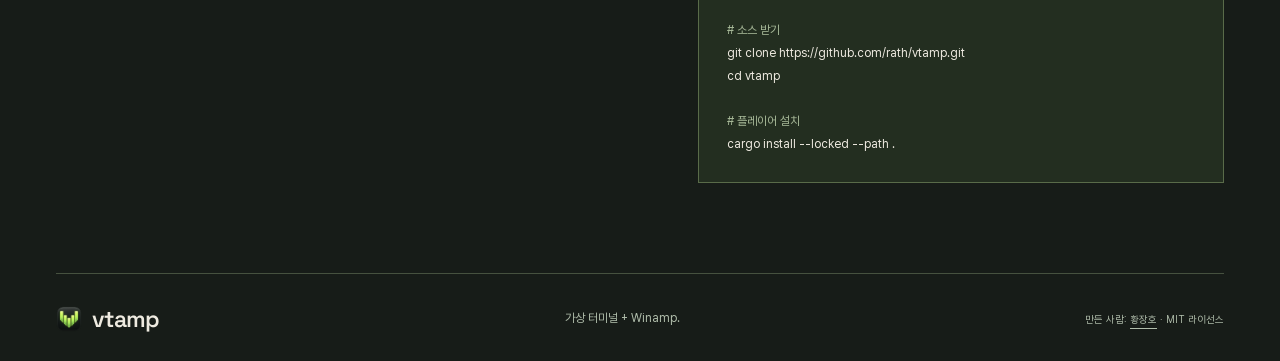
==== commit 7f16d894: "chore(release): prepare vtamp 0.4.1 - Bump the crate and lockfile to 0.4.1 and update both website v" ====
--- a/site/ko/index.html
+++ b/site/ko/index.html
@@ -6,14 +6,14 @@
 <title>vtamp · 화면을 닫아도 재생이 멈추지 않는 터미널 음악 플레이어</title>
 <link rel="canonical" href="https://vtamp.told.me/ko/"><link rel="alternate" hreflang="ko" href="https://vtamp.told.me/ko/"><link rel="alternate" hreflang="en" href="https://vtamp.told.me/"><link rel="alternate" hreflang="x-default" href="https://vtamp.told.me/">
 <meta property="og:type" content="website"><meta property="og:site_name" content="vtamp"><meta property="og:locale" content="ko_KR"><meta property="og:locale:alternate" content="en_US"><meta property="og:url" content="https://vtamp.told.me/ko/"><meta property="og:title" content="vtamp · 화면을 닫아도 재생이 멈추지 않는 터미널 음악 플레이어"><meta property="og:description" content="vtamp는 터미널 음악 플레이어입니다. 화면을 닫아도 백그라운드 서버가 재생을 이어 가고, 로컬 음악과 라이브 라디오를 한 큐에서 재생하며, 스크립트와 에이전트를 위한 JSON CLI를 제공합니다. Rust로 만들었고 macOS를 먼저 지원합니다."><meta property="og:image" content="https://vtamp.told.me/og-ko.png"><meta property="og:image:type" content="image/png"><meta property="og:image:width" content="1200"><meta property="og:image:height" content="630"><meta property="og:image:alt" content="vtamp: 화면을 닫아도 재생이 멈추지 않는 터미널 음악 플레이어. Homebrew 설치 명령 아래에 앨범 아트와 현재 곡이 보이는 터미널 스크린샷."><meta name="twitter:card" content="summary_large_image">
-<script type="application/ld+json">{"@context":"https://schema.org","@type":"SoftwareApplication","name":"vtamp","url":"https://vtamp.told.me/ko/","inLanguage":"ko","description":"vtamp는 터미널 음악 플레이어입니다. 화면을 닫아도 백그라운드 서버가 재생을 이어 가고, 로컬 음악과 라이브 라디오를 한 큐에서 재생하며, 스크립트와 에이전트를 위한 JSON CLI를 제공합니다. Rust로 만들었고 macOS를 먼저 지원합니다.","applicationCategory":"MultimediaApplication","operatingSystem":"macOS","softwareVersion":"0.4.0","license":"https://github.com/rath/vtamp/blob/main/LICENSE","isAccessibleForFree":true,"offers":{"@type":"Offer","price":"0","priceCurrency":"USD"},"image":"https://vtamp.told.me/og-ko.png","screenshot":"https://vtamp.told.me/screenshots/wide.png","downloadUrl":"https://github.com/rath/vtamp/releases/latest","installUrl":"https://vtamp.told.me/ko/#install","sameAs":["https://github.com/rath/vtamp"],"author":{"@type":"Person","name":"황장호","url":"https://xrath.com"}}</script>
+<script type="application/ld+json">{"@context":"https://schema.org","@type":"SoftwareApplication","name":"vtamp","url":"https://vtamp.told.me/ko/","inLanguage":"ko","description":"vtamp는 터미널 음악 플레이어입니다. 화면을 닫아도 백그라운드 서버가 재생을 이어 가고, 로컬 음악과 라이브 라디오를 한 큐에서 재생하며, 스크립트와 에이전트를 위한 JSON CLI를 제공합니다. Rust로 만들었고 macOS를 먼저 지원합니다.","applicationCategory":"MultimediaApplication","operatingSystem":"macOS","softwareVersion":"0.4.1","license":"https://github.com/rath/vtamp/blob/main/LICENSE","isAccessibleForFree":true,"offers":{"@type":"Offer","price":"0","priceCurrency":"USD"},"image":"https://vtamp.told.me/og-ko.png","screenshot":"https://vtamp.told.me/screenshots/wide.png","downloadUrl":"https://github.com/rath/vtamp/releases/latest","installUrl":"https://vtamp.told.me/ko/#install","sameAs":["https://github.com/rath/vtamp"],"author":{"@type":"Person","name":"황장호","url":"https://xrath.com"}}</script>
 <link rel="icon" type="image/png" sizes="32x32" href="../favicon-32.png"><link rel="icon" type="image/png" sizes="64x64" href="../favicon-64.png"><link rel="apple-touch-icon" sizes="180x180" href="../apple-touch-icon.png"><link rel="preload" href="../fonts/Pretendard-Regular.subset.woff2" as="font" type="font/woff2" crossorigin><link rel="preload" href="../fonts/Pretendard-Medium.subset.woff2" as="font" type="font/woff2" crossorigin><link rel="stylesheet" href="../style.css">
 <script type="application/json" id="strings">{"pauseLabel":"자동 전환 멈추기","playLabel":"자동 전환 시작하기","pause":"일시정지","play":"재생","loading":"스크린샷을 아직 불러오는 중입니다. 잠시 후 다시 시도해 주세요.","unavailable":"스크린샷을 불러올 수 없습니다","unavailableReload":"스크린샷을 불러올 수 없습니다. 페이지를 새로 고쳐 주세요.","copied":"명령을 복사했습니다.","copyFallback":"직접 선택해 복사하세요: "}</script><script src="../app.js" defer></script>
 </head>
 <body>
 <a class="skip-link" href="#main">본문으로 건너뛰기</a>
 <header class="masthead wrap">
-<a class="brand" href="#main" aria-label="vtamp 홈"><img src="../mark.png" alt="" width="32" height="32">vtamp<span class="version">v0.4.0</span></a>
+<a class="brand" href="#main" aria-label="vtamp 홈"><img src="../mark.png" alt="" width="32" height="32">vtamp<span class="version">v0.4.1</span></a>
 <nav aria-label="주 메뉴"><a href="#how-it-works">소개</a><a href="#commands">명령어</a><a class="nav-install" href="#install">시작하기 <svg viewBox="0 0 24 24" aria-hidden="true"><path d="M6 18 18 6M6 6h12v12"/></svg></a><a class="nav-lang" href="../" hreflang="en" lang="en">English</a></nav>
 </header>
 <main id="main">
@@ -128,7 +128,7 @@
 <div class="command-row"><code>vtamp sleep set 30m</code><span>30분 뒤 정지.</span><button class="copy-icon" data-copy="vtamp sleep set 30m" aria-label="vtamp sleep set 30m 복사"><svg viewBox="0 0 24 24" aria-hidden="true"><rect x="8" y="8" width="11" height="12" rx="1"/><path d="M15 8V4H4v12h4"/></svg></button></div>
 <div class="command-row"><code>vtamp cast status --json</code><span>캐스트 형식, URL, 청취자 수.</span><button class="copy-icon" data-copy="vtamp cast status --json" aria-label="vtamp cast status --json 복사"><svg viewBox="0 0 24 24" aria-hidden="true"><rect x="8" y="8" width="11" height="12" rx="1"/><path d="M15 8V4H4v12h4"/></svg></button></div>
 <div class="json-example"><code>$ vtamp now --json</code><pre aria-label="축약한 JSON 응답 예시">{
-  <span>"version"</span>: 9,
+  <span>"version"</span>: 10,
   <span>"ok"</span>: true,
   <span>"data"</span>: {
     <span>"status"</span>: <b>"playing"</b>,
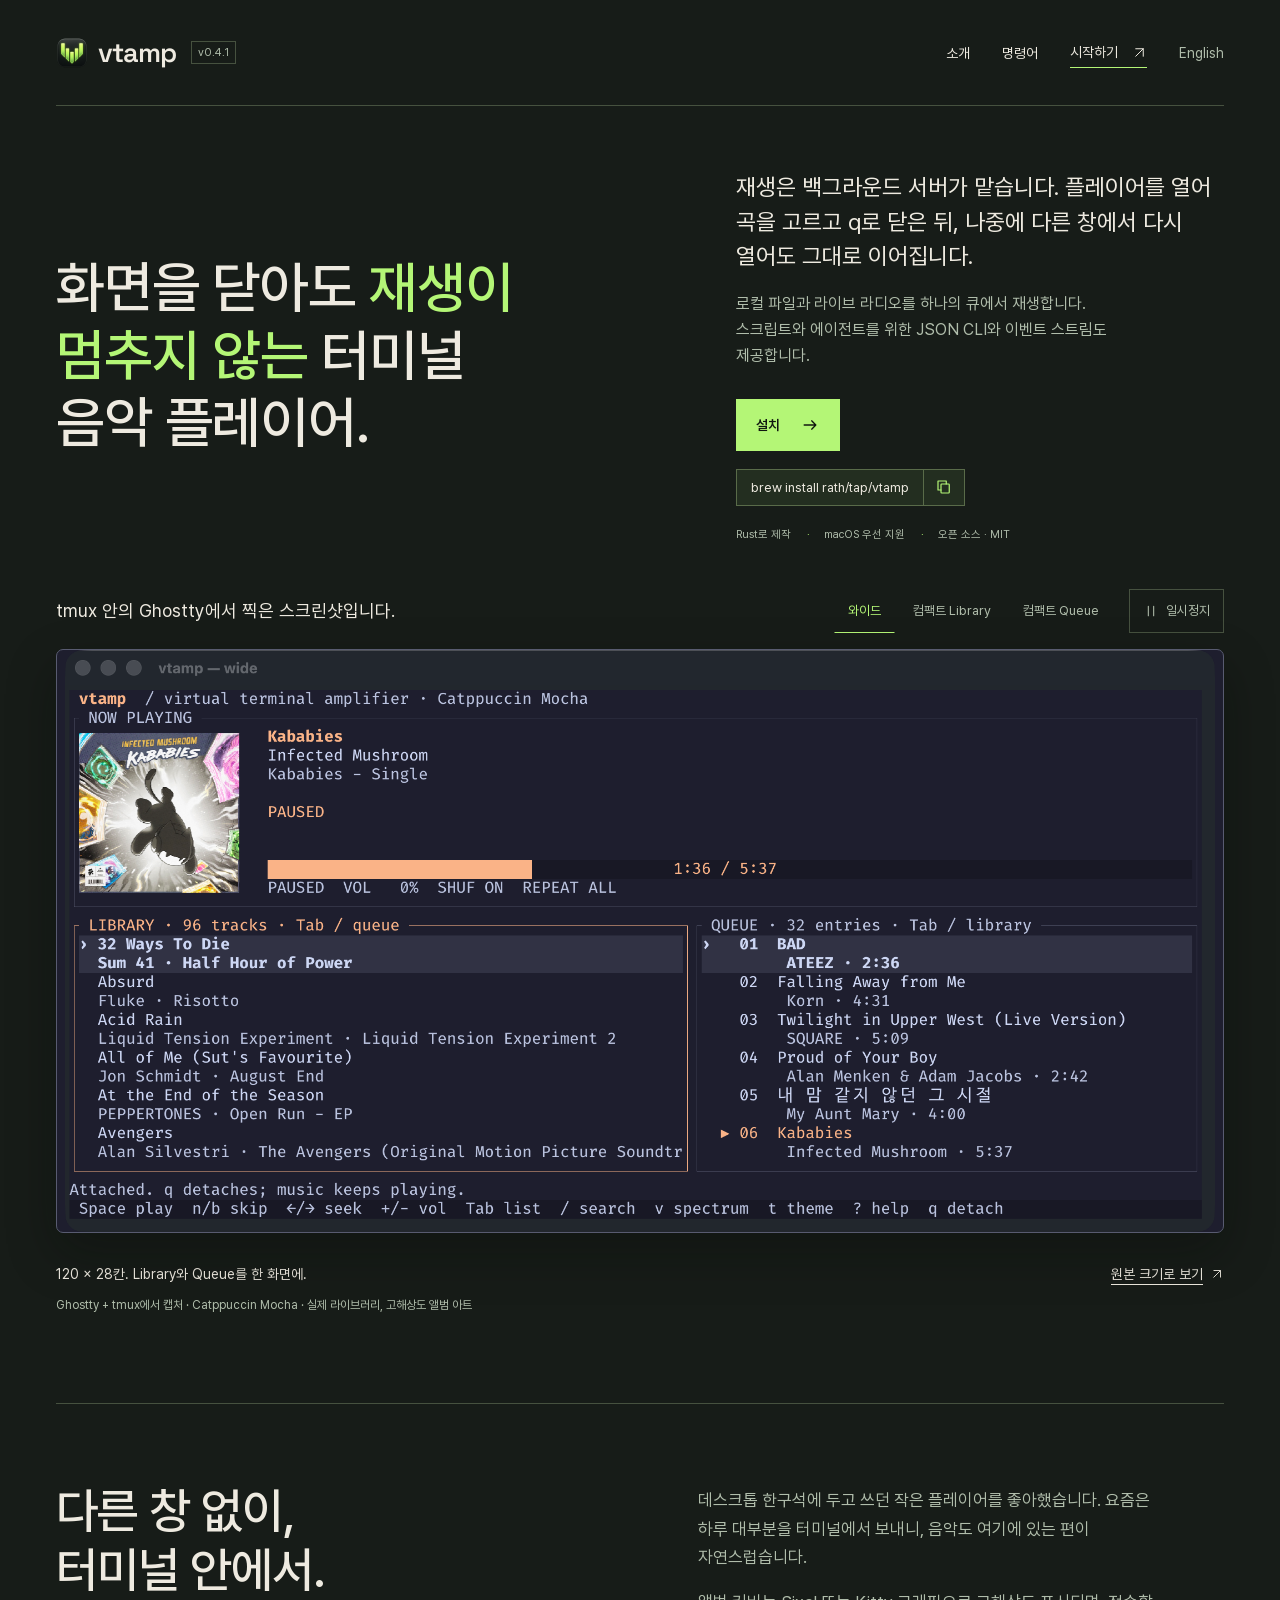
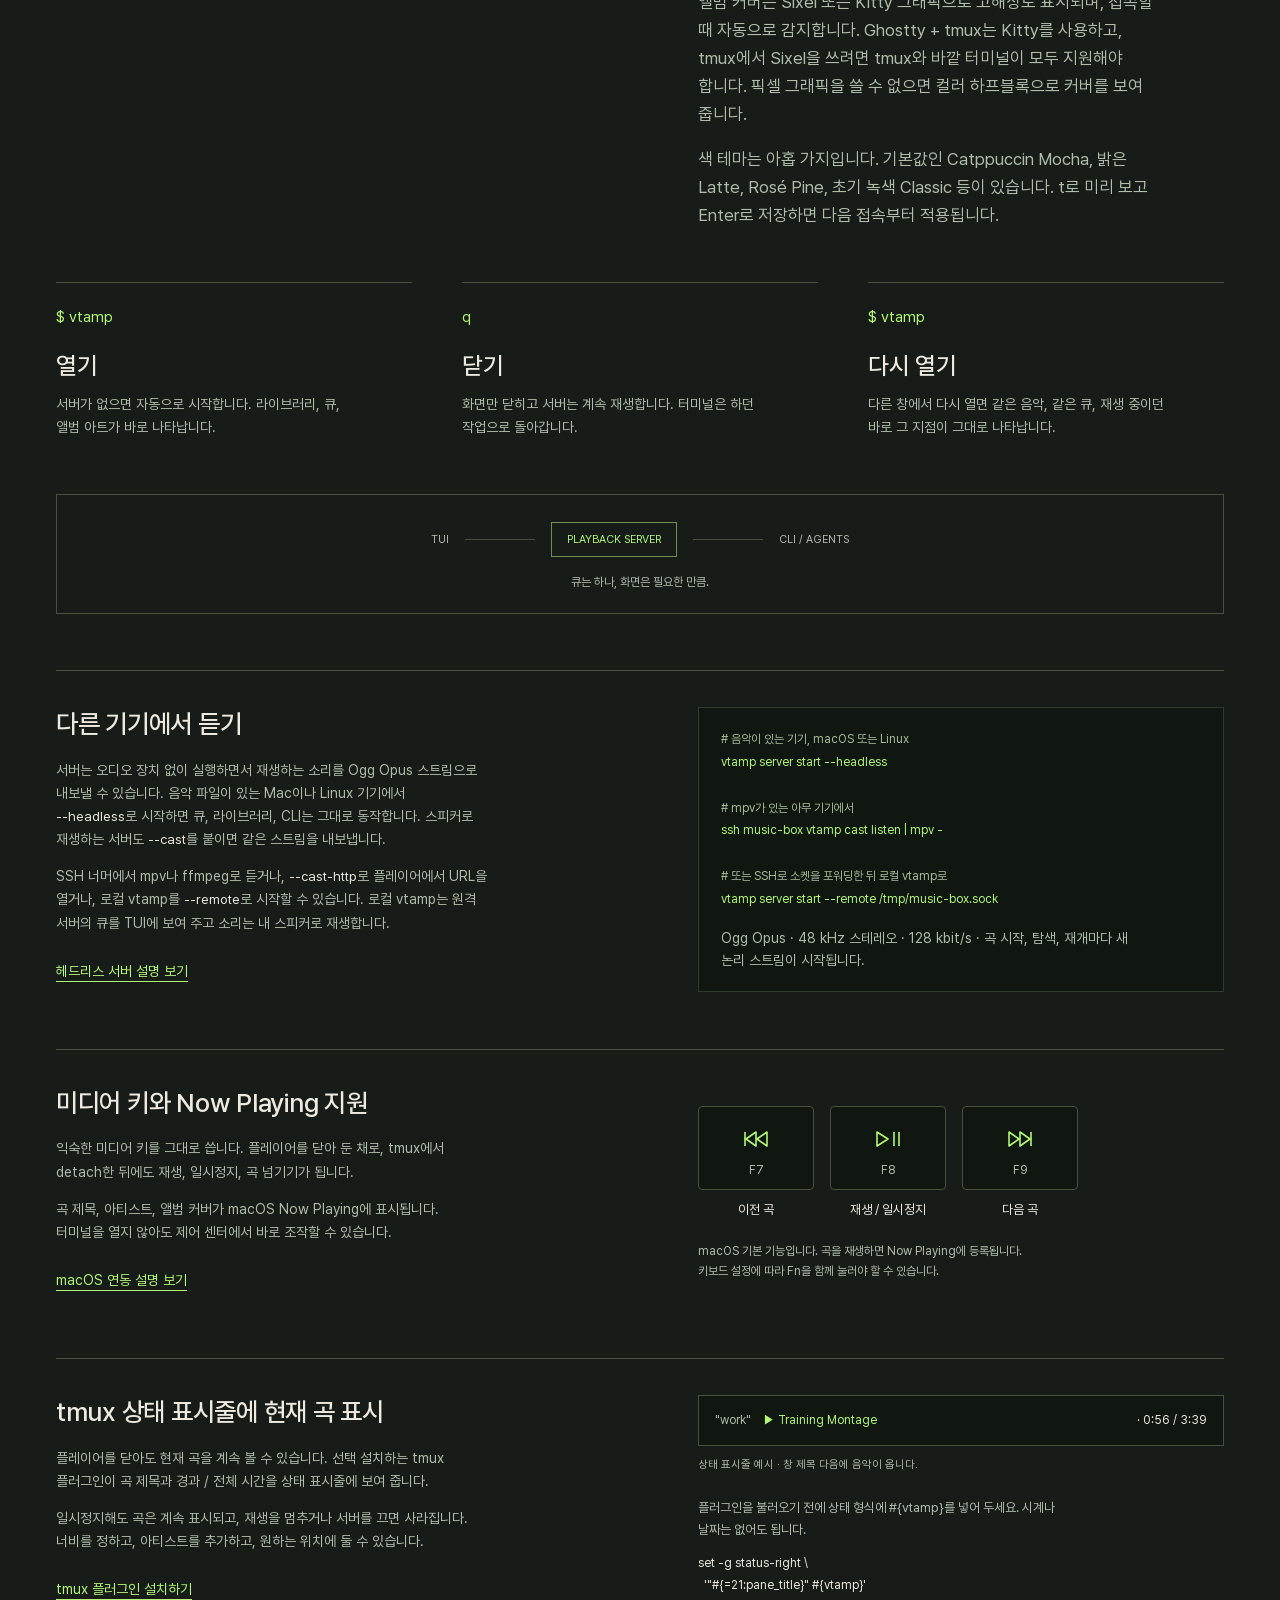
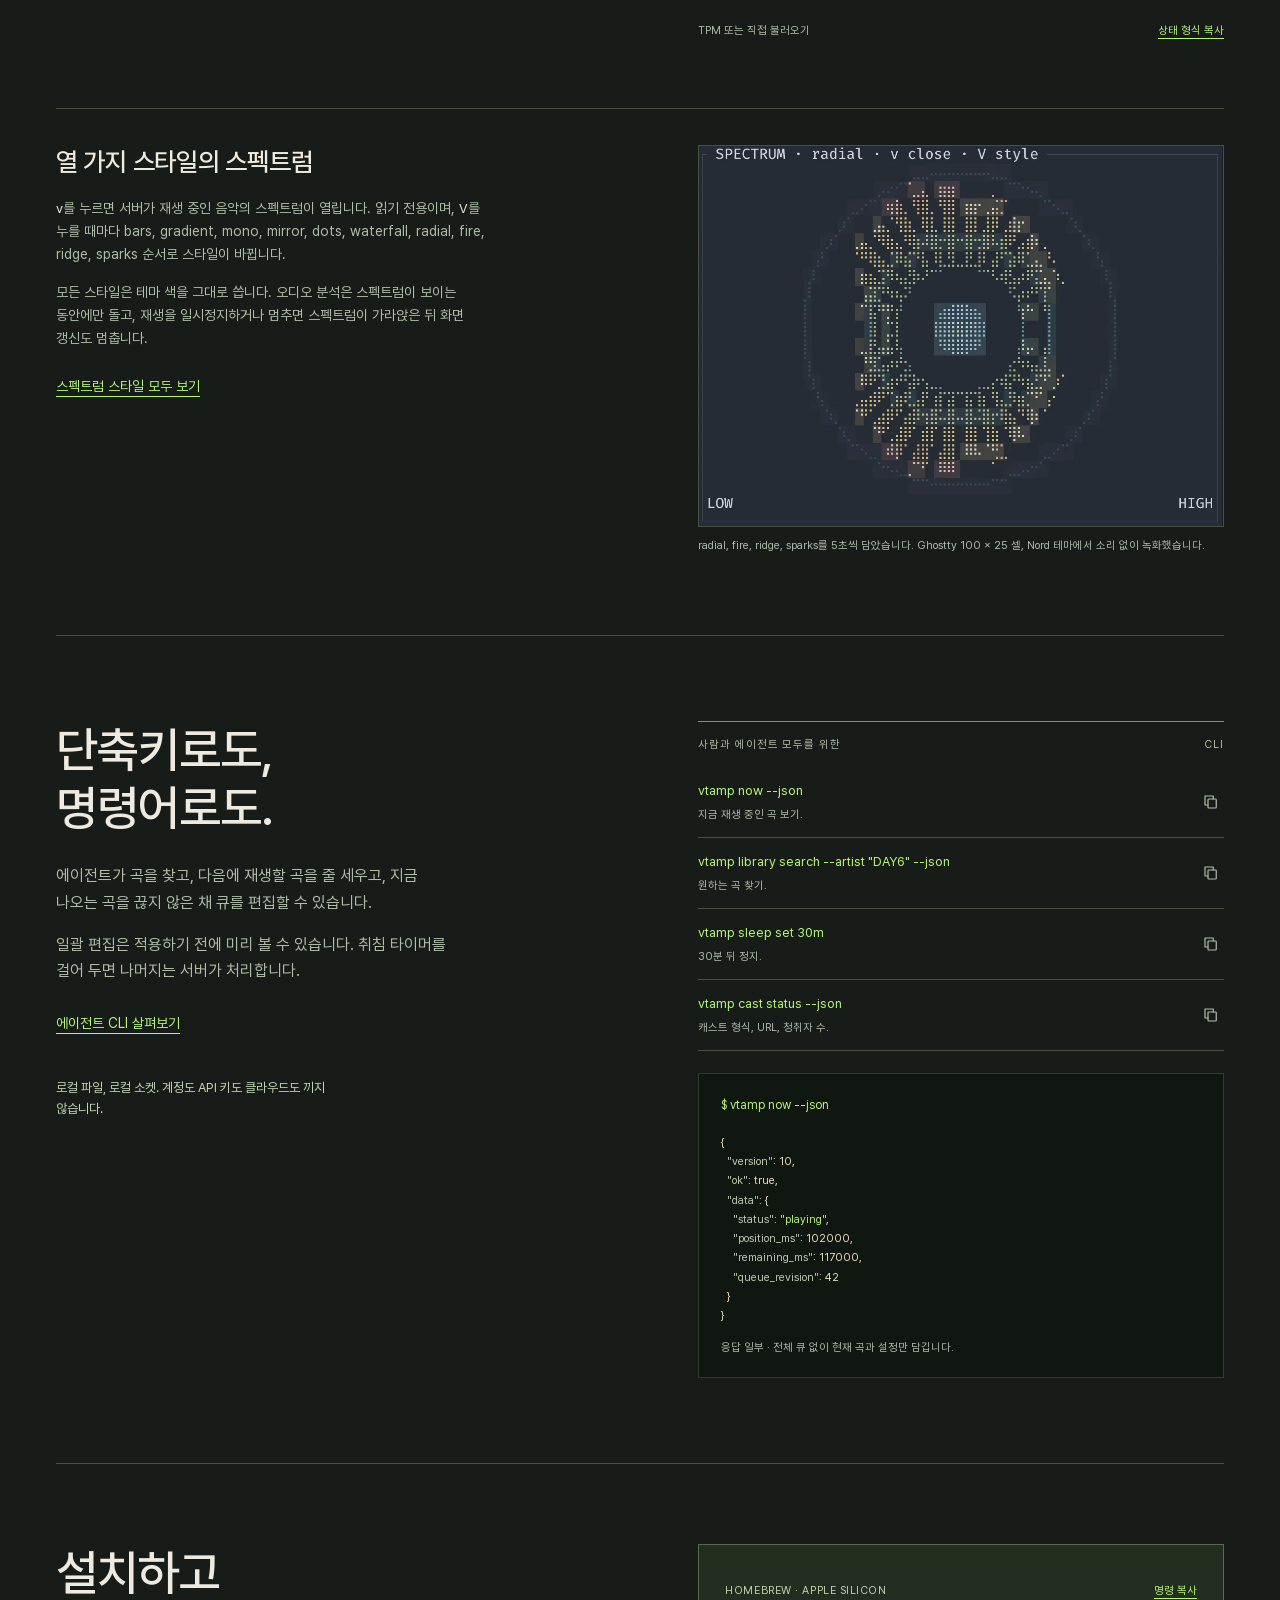
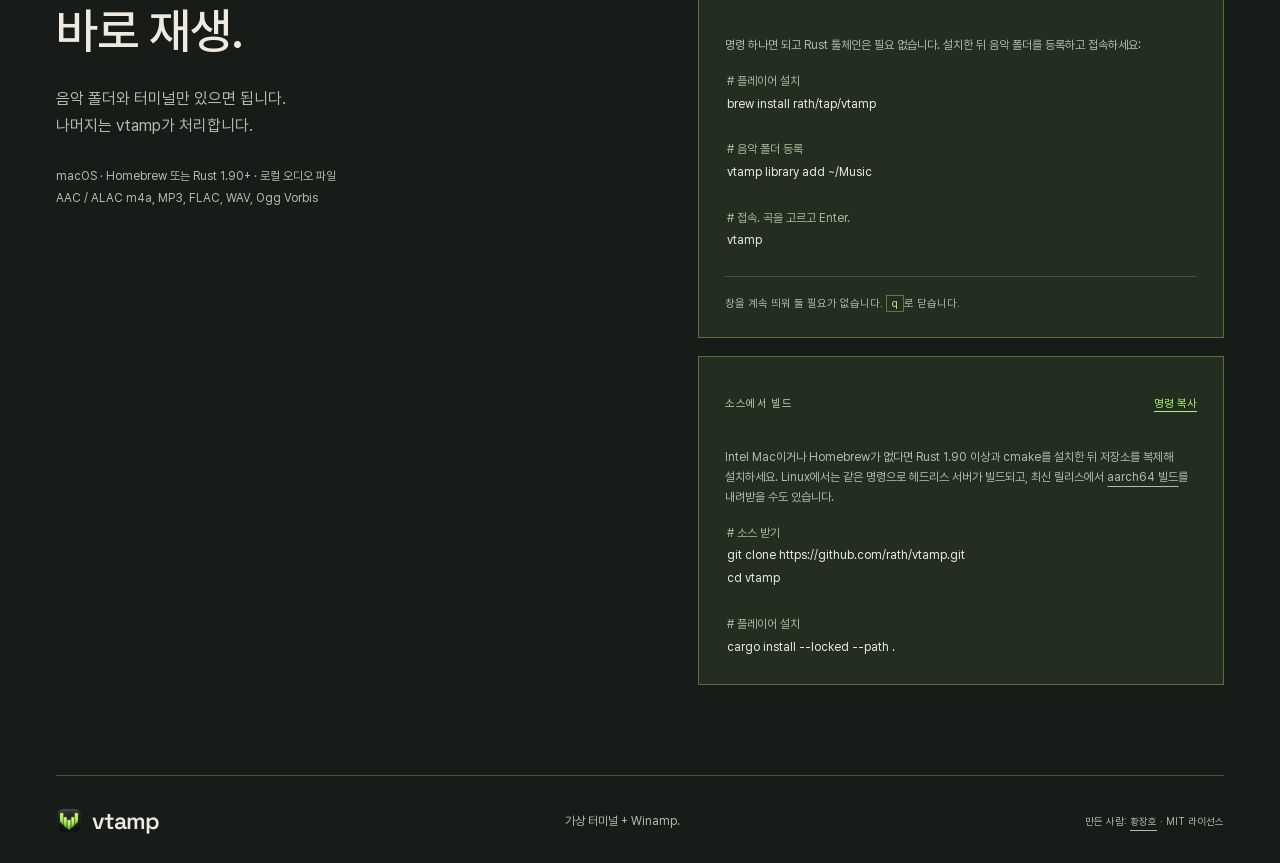
==== commit 3b426a76: "feat(site): show a spectrum recording on the landing page - Add a spectrum feature row to the Englis" ====
--- a/site/ko/index.html
+++ b/site/ko/index.html
@@ -8,7 +8,7 @@
 <meta property="og:type" content="website"><meta property="og:site_name" content="vtamp"><meta property="og:locale" content="ko_KR"><meta property="og:locale:alternate" content="en_US"><meta property="og:url" content="https://vtamp.told.me/ko/"><meta property="og:title" content="vtamp · 화면을 닫아도 재생이 멈추지 않는 터미널 음악 플레이어"><meta property="og:description" content="vtamp는 터미널 음악 플레이어입니다. 화면을 닫아도 백그라운드 서버가 재생을 이어 가고, 로컬 음악과 라이브 라디오를 한 큐에서 재생하며, 스크립트와 에이전트를 위한 JSON CLI를 제공합니다. Rust로 만들었고 macOS를 먼저 지원합니다."><meta property="og:image" content="https://vtamp.told.me/og-ko.png"><meta property="og:image:type" content="image/png"><meta property="og:image:width" content="1200"><meta property="og:image:height" content="630"><meta property="og:image:alt" content="vtamp: 화면을 닫아도 재생이 멈추지 않는 터미널 음악 플레이어. Homebrew 설치 명령 아래에 앨범 아트와 현재 곡이 보이는 터미널 스크린샷."><meta name="twitter:card" content="summary_large_image">
 <script type="application/ld+json">{"@context":"https://schema.org","@type":"SoftwareApplication","name":"vtamp","url":"https://vtamp.told.me/ko/","inLanguage":"ko","description":"vtamp는 터미널 음악 플레이어입니다. 화면을 닫아도 백그라운드 서버가 재생을 이어 가고, 로컬 음악과 라이브 라디오를 한 큐에서 재생하며, 스크립트와 에이전트를 위한 JSON CLI를 제공합니다. Rust로 만들었고 macOS를 먼저 지원합니다.","applicationCategory":"MultimediaApplication","operatingSystem":"macOS","softwareVersion":"0.4.1","license":"https://github.com/rath/vtamp/blob/main/LICENSE","isAccessibleForFree":true,"offers":{"@type":"Offer","price":"0","priceCurrency":"USD"},"image":"https://vtamp.told.me/og-ko.png","screenshot":"https://vtamp.told.me/screenshots/wide.png","downloadUrl":"https://github.com/rath/vtamp/releases/latest","installUrl":"https://vtamp.told.me/ko/#install","sameAs":["https://github.com/rath/vtamp"],"author":{"@type":"Person","name":"황장호","url":"https://xrath.com"}}</script>
 <link rel="icon" type="image/png" sizes="32x32" href="../favicon-32.png"><link rel="icon" type="image/png" sizes="64x64" href="../favicon-64.png"><link rel="apple-touch-icon" sizes="180x180" href="../apple-touch-icon.png"><link rel="preload" href="../fonts/Pretendard-Regular.subset.woff2" as="font" type="font/woff2" crossorigin><link rel="preload" href="../fonts/Pretendard-Medium.subset.woff2" as="font" type="font/woff2" crossorigin><link rel="stylesheet" href="../style.css">
-<script type="application/json" id="strings">{"pauseLabel":"자동 전환 멈추기","playLabel":"자동 전환 시작하기","pause":"일시정지","play":"재생","loading":"스크린샷을 아직 불러오는 중입니다. 잠시 후 다시 시도해 주세요.","unavailable":"스크린샷을 불러올 수 없습니다","unavailableReload":"스크린샷을 불러올 수 없습니다. 페이지를 새로 고쳐 주세요.","copied":"명령을 복사했습니다.","copyFallback":"직접 선택해 복사하세요: "}</script><script src="../app.js" defer></script>
+<script type="application/json" id="strings">{"pauseLabel":"자동 전환 멈추기","playLabel":"자동 전환 시작하기","pause":"일시정지","play":"재생","loading":"스크린샷을 아직 불러오는 중입니다. 잠시 후 다시 시도해 주세요.","unavailable":"스크린샷을 불러올 수 없습니다","unavailableReload":"스크린샷을 불러올 수 없습니다. 페이지를 새로 고쳐 주세요.","copied":"명령을 복사했습니다.","copyFallback":"직접 선택해 복사하세요: ","videoPauseLabel":"스펙트럼 영상 일시정지","videoPlayLabel":"스펙트럼 영상 재생"}</script><script src="../app.js" defer></script>
 </head>
 <body>
 <a class="skip-link" href="#main">본문으로 건너뛰기</a>
@@ -118,6 +118,19 @@
 <div class="tmux-example-foot"><span>TPM 또는 직접 불러오기</span><button type="button" class="copy-text" data-copy="set -g status-right '&quot;#{=21:pane_title}&quot; #{vtamp}'" aria-label="tmux 상태 형식 복사">상태 형식 복사</button></div>
 </div>
 </div>
+<div class="spectrum-feature" aria-labelledby="spectrum-heading">
+<div>
+<h3 id="spectrum-heading">열 가지 스타일의 스펙트럼</h3>
+<p><code>v</code>를 누르면 서버가 재생 중인 음악의 스펙트럼이 열립니다. 읽기 전용이며, <code>V</code>를 누를 때마다 bars, gradient, mono, mirror, dots, waterfall, radial, fire, ridge, sparks 순서로 스타일이 바뀝니다.</p>
+<p>모든 스타일은 테마 색을 그대로 씁니다. 오디오 분석은 스펙트럼이 보이는 동안에만 돌고, 재생을 일시정지하거나 멈추면 스펙트럼이 가라앉은 뒤 화면 갱신도 멈춥니다.</p>
+<a class="feature-guide" href="https://github.com/rath/vtamp#see-the-music">스펙트럼 스타일 모두 보기</a>
+</div>
+<figure class="spectrum-example">
+<video id="spectrum-video" width="1020" height="740" poster="../media/spectrum-styles.webp" preload="none" muted loop playsinline controls aria-label="스펙트럼 패널이 radial에서 fire, ridge, sparks로 바뀌는 녹화 영상"><source src="../media/spectrum-styles.mp4" type="video/mp4"></video>
+<button type="button" id="spectrum-toggle" aria-label="스펙트럼 영상 일시정지" hidden><svg viewBox="0 0 24 24" aria-hidden="true"><path d="M8 5v14M16 5v14"/></svg><span>일시정지</span></button>
+<figcaption>radial, fire, ridge, sparks를 5초씩 담았습니다. Ghostty 100 × 25 셀, Nord 테마에서 소리 없이 녹화했습니다.</figcaption>
+</figure>
+</div>
 </section>
 <section id="commands" class="commands wrap" aria-labelledby="commands-heading">
 <div class="commands-copy"><h2 id="commands-heading">단축키로도,<br>명령어로도.</h2><p>에이전트가 곡을 찾고, 다음에 재생할 곡을 줄 세우고, 지금 나오는 곡을 끊지 않은 채 큐를 편집할 수 있습니다.</p><p>일괄 편집은 적용하기 전에 미리 볼 수 있습니다. 취침 타이머를 걸어 두면 나머지는 서버가 처리합니다.</p><a class="feature-guide" href="https://github.com/rath/vtamp#for-scripts-and-agents">에이전트 CLI 살펴보기</a><p class="aside">로컬 파일, 로컬 소켓. 계정도 API 키도 클라우드도 끼지 않습니다.</p></div>
--- a/site/style.css
+++ b/site/style.css
@@ -91,9 +91,9 @@
 .architecture strong { font-weight: 400; color: var(--green); border: 1px solid #6f8d55; padding: 10px 15px; white-space: nowrap; }
 .connector { height: 1px; background: var(--line); width: 70px; }
 .architecture p { flex-basis: 100%; font-family: 'Space Grotesk', sans-serif; text-align: center; font-size: 12px; margin: 0; }
-.tmux-feature, .media-feature, .cast-feature { display: grid; grid-template-columns: 1fr 1fr; gap: 10%; margin-top: 56px; border-top: 1px solid var(--line); padding-top: 36px; }
-.tmux-feature h3, .media-feature h3, .cast-feature h3 { font-size: 26px; font-weight: 500; letter-spacing: -.025em; margin-bottom: 18px; }
-.tmux-feature p, .media-feature p, .cast-feature > div > p { font-size: 14px; color: var(--muted); max-width: 48ch; }
+.tmux-feature, .media-feature, .cast-feature, .spectrum-feature { display: grid; grid-template-columns: 1fr 1fr; gap: 10%; margin-top: 56px; border-top: 1px solid var(--line); padding-top: 36px; }
+.tmux-feature h3, .media-feature h3, .cast-feature h3, .spectrum-feature h3 { font-size: 26px; font-weight: 500; letter-spacing: -.025em; margin-bottom: 18px; }
+.tmux-feature p, .media-feature p, .cast-feature > div > p, .spectrum-feature > div > p { font-size: 14px; color: var(--muted); max-width: 48ch; }
 .tmux-guide, .feature-guide { display: inline-flex; align-items: center; min-height: 44px; color: var(--green); font-size: 14px; }
 .tmux-guide:hover, .feature-guide:hover { color: var(--text); }
 .media-keyboard { margin: 0; align-self: center; min-width: 0; }
@@ -104,6 +104,13 @@
 .media-keys span { font-size: 13px; }
 .media-keyboard figcaption { margin-top: 24px; color: var(--muted); font-size: 12px; line-height: 1.7; }
 .tmux-example { min-width: 0; }
+.spectrum-feature > div > p code { font-size: .95em; color: var(--text); }
+.spectrum-example { display: grid; grid-template-columns: minmax(0, 1fr) auto; grid-template-areas: "video video" "caption toggle"; gap: 10px 16px; margin: 0; min-width: 0; align-self: center; }
+.spectrum-example video { grid-area: video; display: block; width: 100%; height: auto; background: #2e3440; border: 1px solid var(--line); }
+.spectrum-example figcaption { grid-area: caption; color: var(--muted); font-size: 11px; line-height: 1.6; }
+#spectrum-toggle { grid-area: toggle; align-self: start; display: flex; align-items: center; gap: 7px; min-height: 44px; padding: 10px 13px; border: 1px solid var(--line); background: transparent; color: var(--muted); font-size: 13px; }
+#spectrum-toggle:hover { color: var(--text); background: var(--panel); }
+#spectrum-toggle svg { width: 16px; height: 16px; }
 .cast-feature > div > p code { font-size: .95em; color: var(--text); white-space: nowrap; }
 .cast-example { min-width: 0; align-self: center; background: var(--deep); border: 1px solid #303d2c; padding: 20px 22px; }
 .cast-example pre { font-size: 12px; line-height: 1.9; white-space: pre-wrap; overflow-wrap: anywhere; }
@@ -183,8 +190,8 @@
   .lifecycle-step h3 { font-size: 22px; grid-column: 2; margin-bottom: 8px; } .lifecycle-step p { font-size: 13px; max-width: none; }
   .architecture { padding: 20px 10px; gap: 8px; font-size: 8px; margin-top: 35px; } .architecture strong { padding: 9px 7px; font-size: 8px; }
   .connector { width: 15px; } .architecture p { font-size: 11px; margin-top: 7px; }
-  .tmux-feature, .media-feature, .cast-feature { grid-template-columns: 1fr; gap: 24px; margin-top: 36px; padding-top: 28px; }
-  .tmux-feature h3, .media-feature h3, .cast-feature h3 { font-size: 24px; }
+  .tmux-feature, .media-feature, .cast-feature, .spectrum-feature { grid-template-columns: 1fr; gap: 24px; margin-top: 36px; padding-top: 28px; }
+  .tmux-feature h3, .media-feature h3, .cast-feature h3, .spectrum-feature h3 { font-size: 24px; }
   .cast-example { padding: 16px; }
   .tmux-status { gap: 8px; padding: 12px; font-size: 11px; }
   .commands, .install { grid-template-columns: 1fr; gap: 26px; padding-block: 50px; }
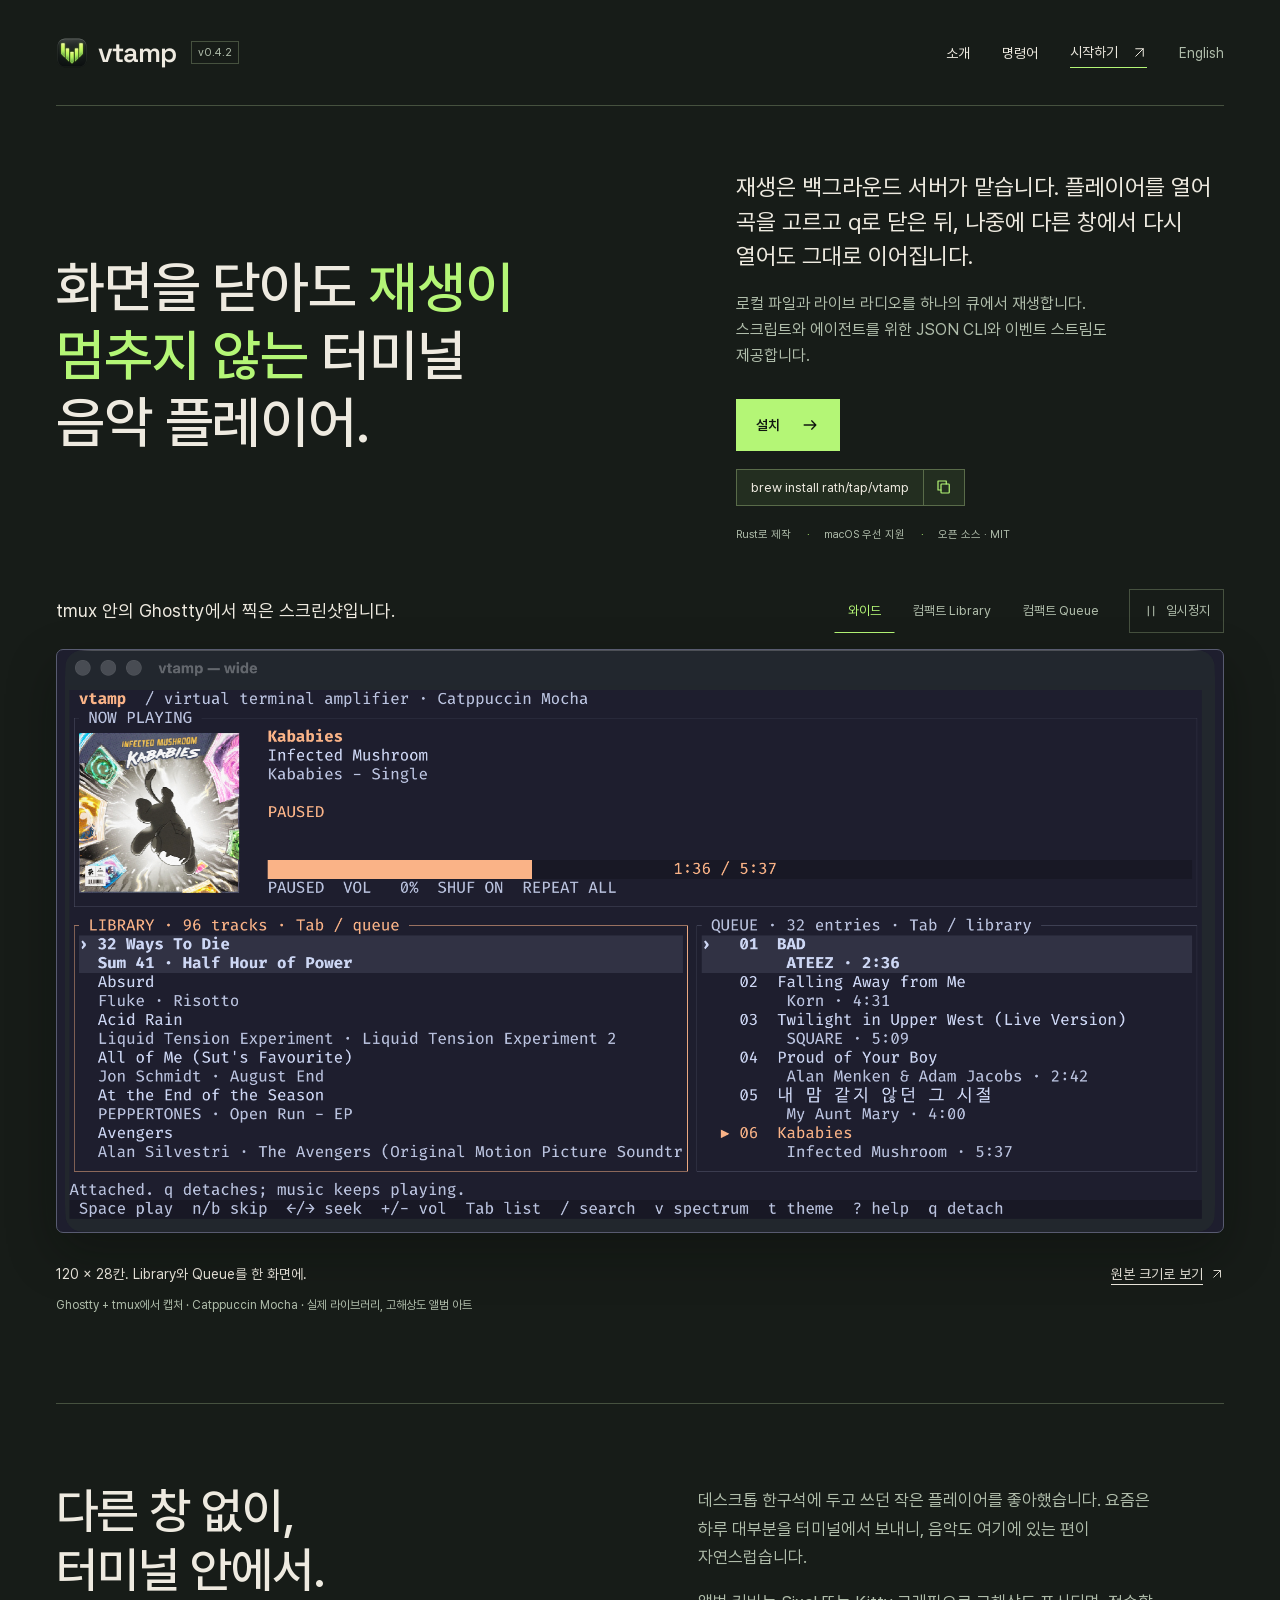
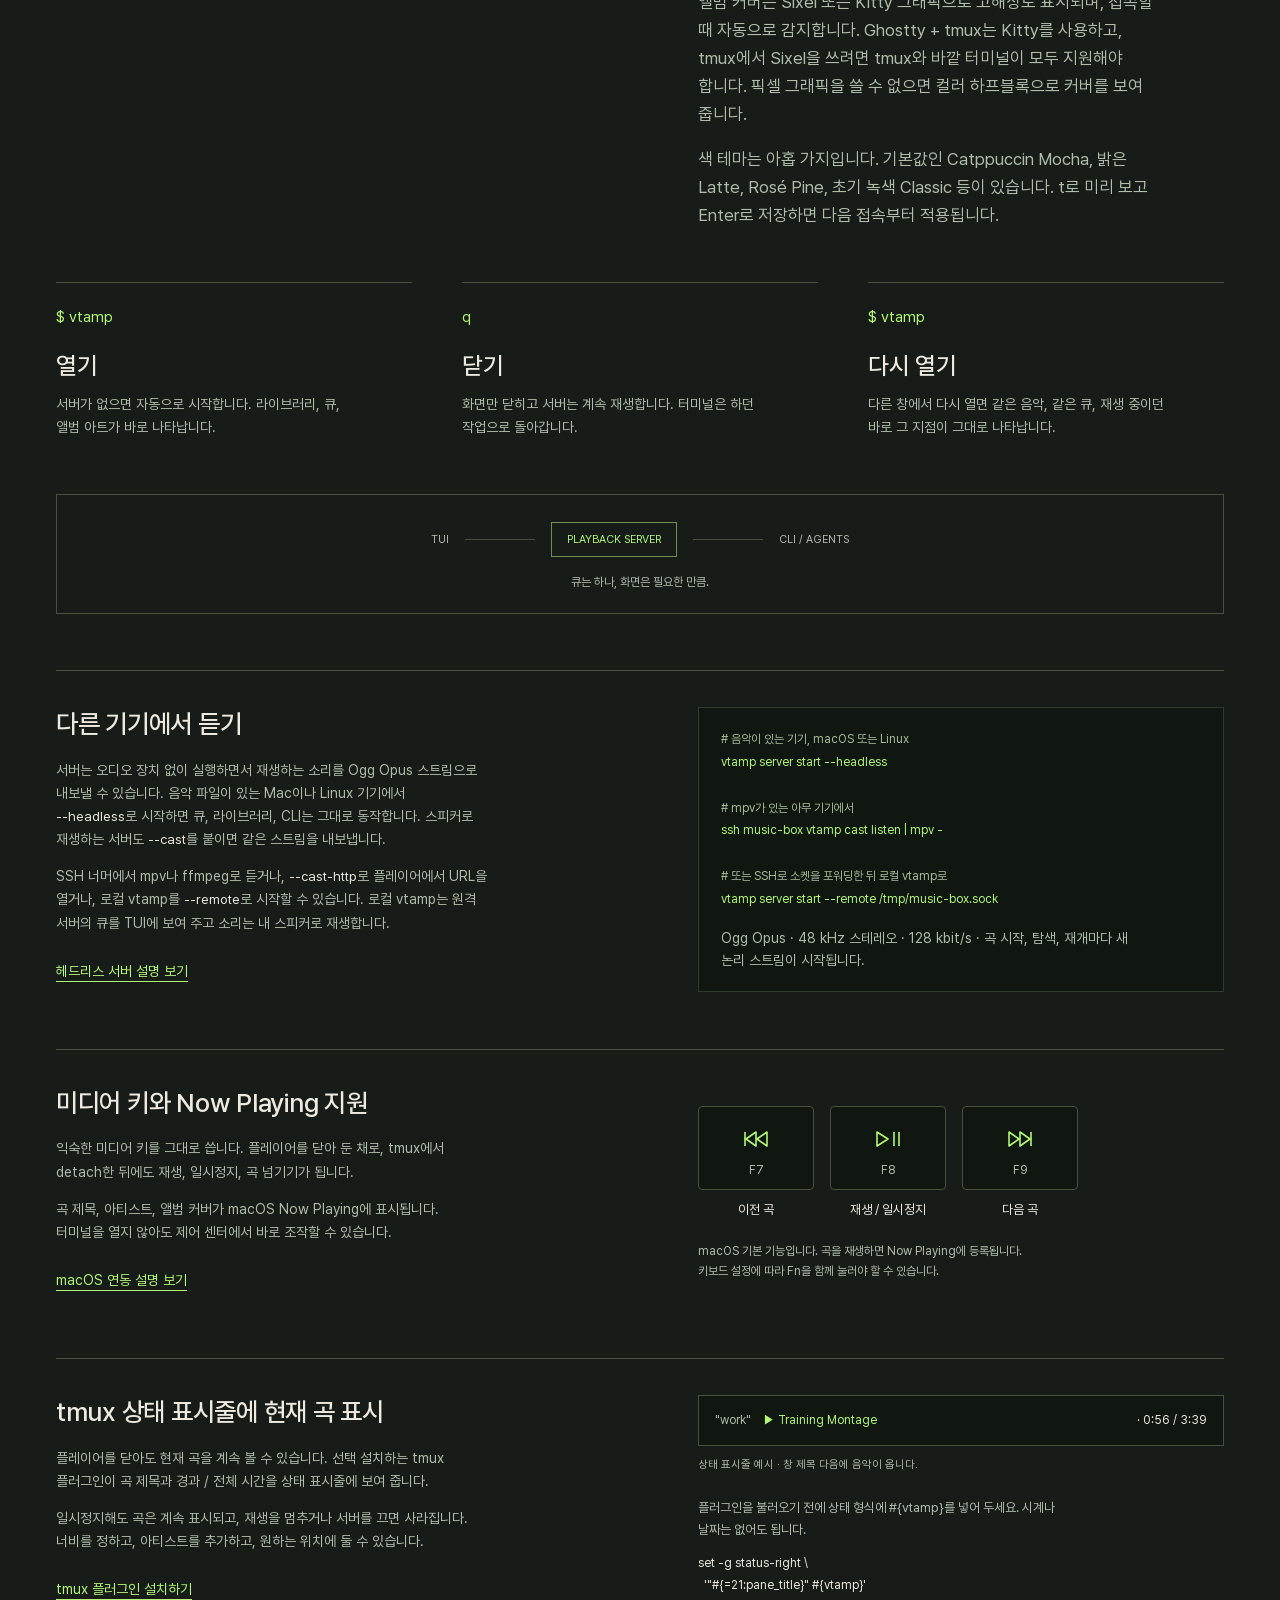
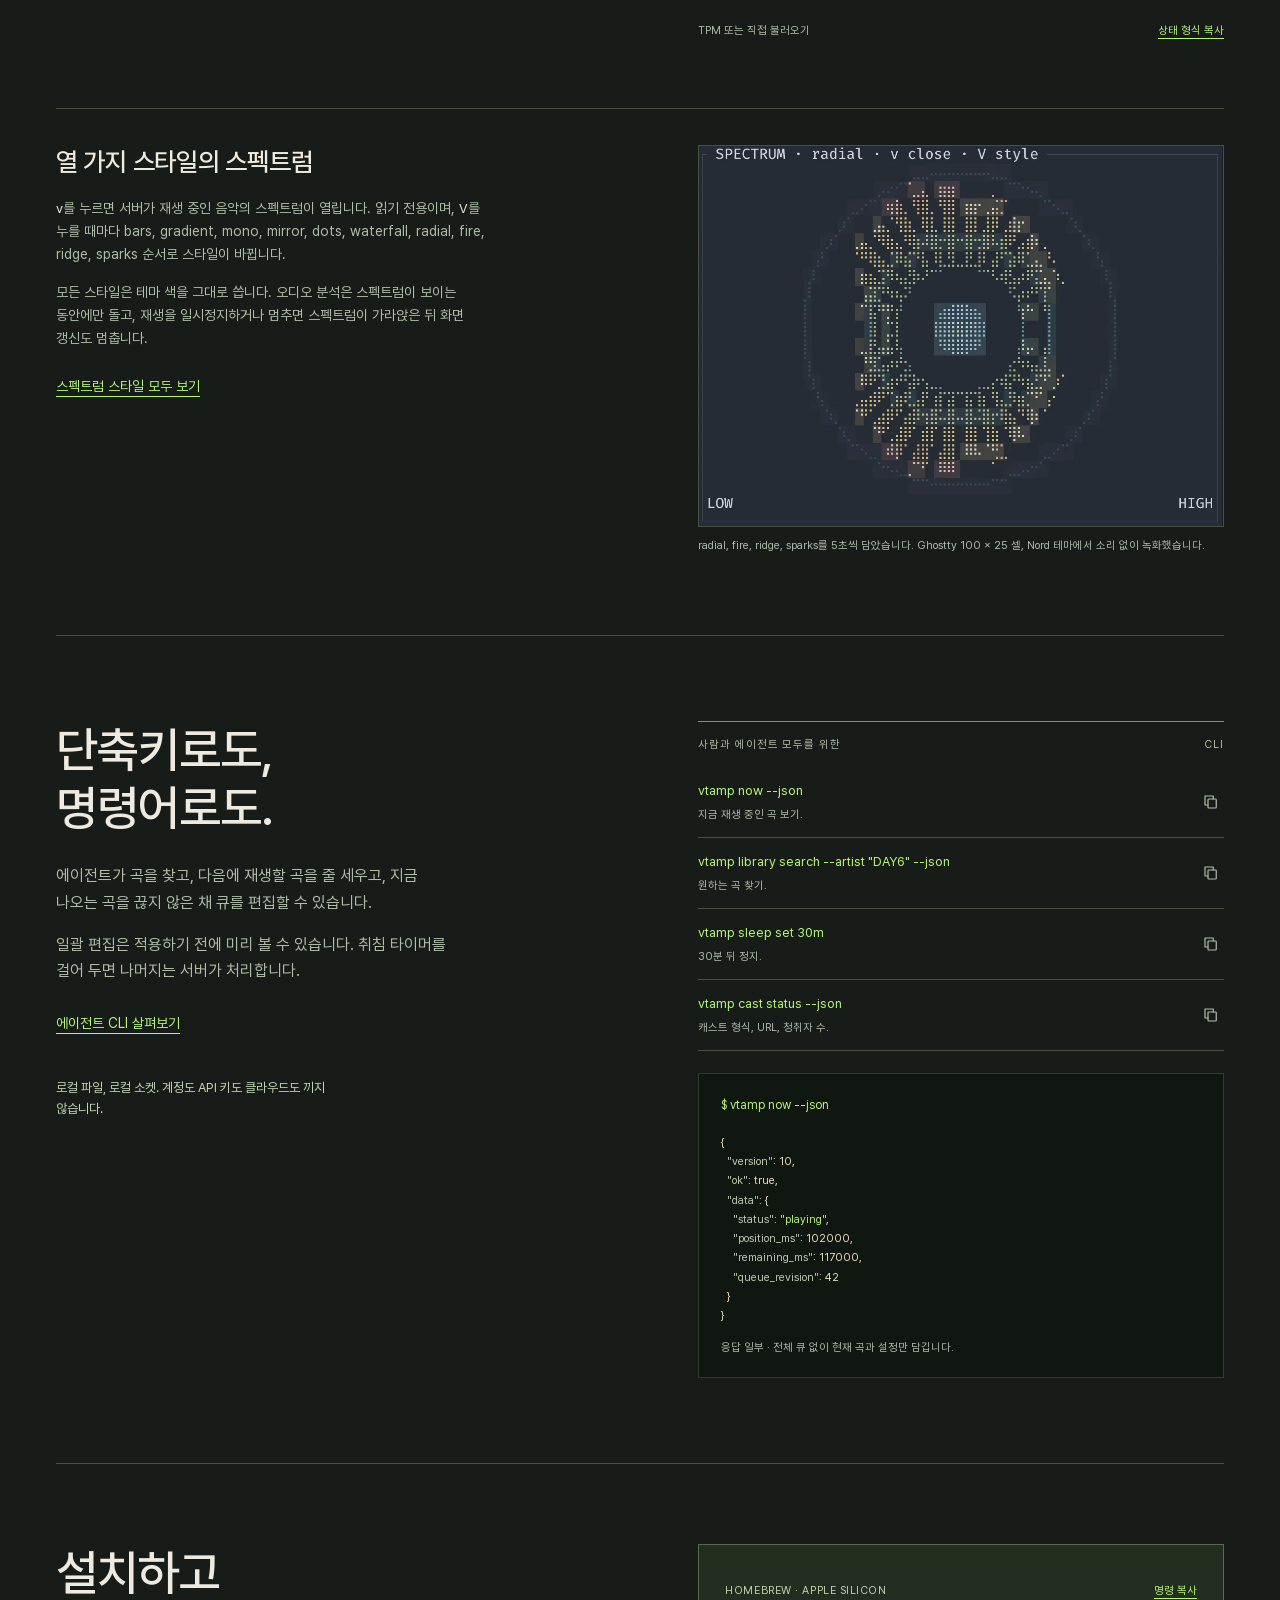
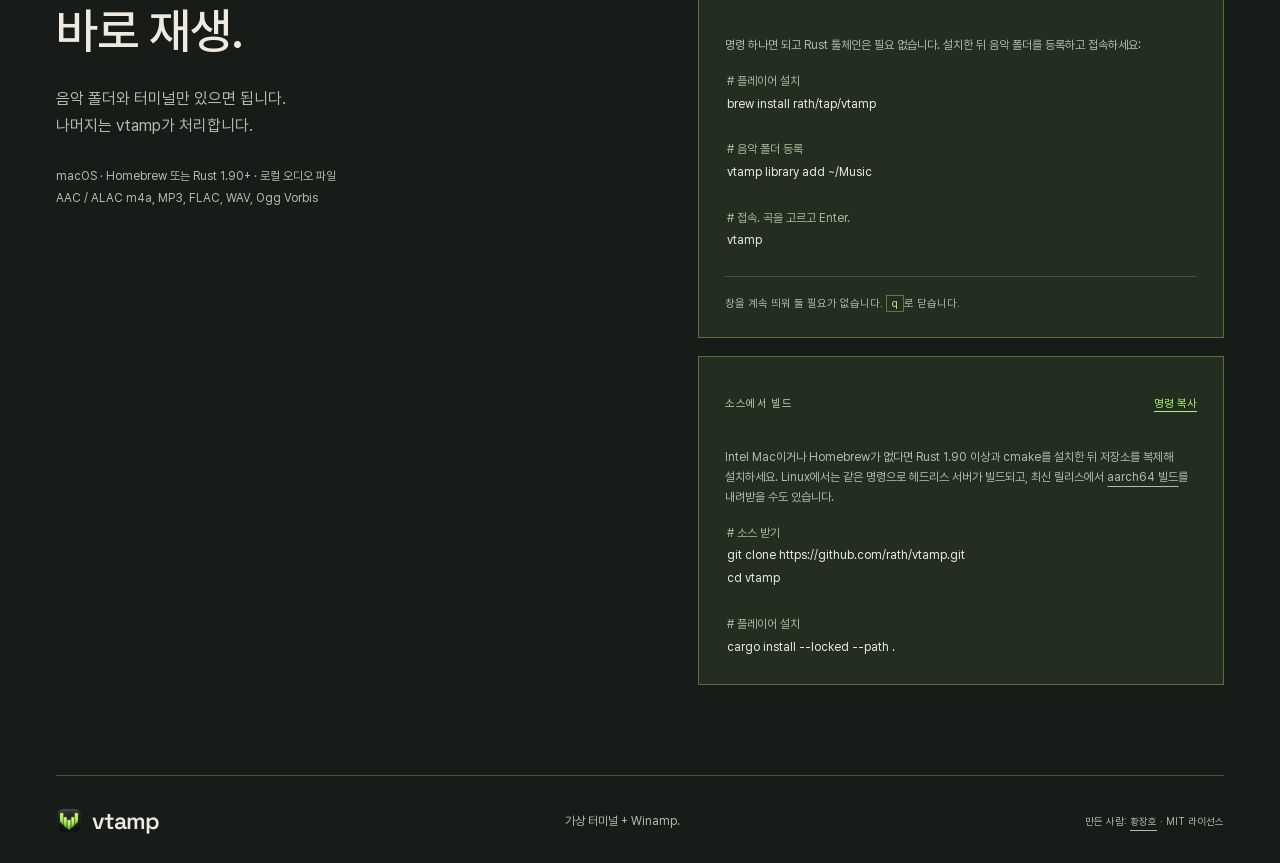
==== commit d42f0b9e: "chore(release): prepare vtamp 0.4.2 - Bump the crate, lockfile, and both website version badges to 0" ====
--- a/site/ko/index.html
+++ b/site/ko/index.html
@@ -6,14 +6,14 @@
 <title>vtamp · 화면을 닫아도 재생이 멈추지 않는 터미널 음악 플레이어</title>
 <link rel="canonical" href="https://vtamp.told.me/ko/"><link rel="alternate" hreflang="ko" href="https://vtamp.told.me/ko/"><link rel="alternate" hreflang="en" href="https://vtamp.told.me/"><link rel="alternate" hreflang="x-default" href="https://vtamp.told.me/">
 <meta property="og:type" content="website"><meta property="og:site_name" content="vtamp"><meta property="og:locale" content="ko_KR"><meta property="og:locale:alternate" content="en_US"><meta property="og:url" content="https://vtamp.told.me/ko/"><meta property="og:title" content="vtamp · 화면을 닫아도 재생이 멈추지 않는 터미널 음악 플레이어"><meta property="og:description" content="vtamp는 터미널 음악 플레이어입니다. 화면을 닫아도 백그라운드 서버가 재생을 이어 가고, 로컬 음악과 라이브 라디오를 한 큐에서 재생하며, 스크립트와 에이전트를 위한 JSON CLI를 제공합니다. Rust로 만들었고 macOS를 먼저 지원합니다."><meta property="og:image" content="https://vtamp.told.me/og-ko.png"><meta property="og:image:type" content="image/png"><meta property="og:image:width" content="1200"><meta property="og:image:height" content="630"><meta property="og:image:alt" content="vtamp: 화면을 닫아도 재생이 멈추지 않는 터미널 음악 플레이어. Homebrew 설치 명령 아래에 앨범 아트와 현재 곡이 보이는 터미널 스크린샷."><meta name="twitter:card" content="summary_large_image">
-<script type="application/ld+json">{"@context":"https://schema.org","@type":"SoftwareApplication","name":"vtamp","url":"https://vtamp.told.me/ko/","inLanguage":"ko","description":"vtamp는 터미널 음악 플레이어입니다. 화면을 닫아도 백그라운드 서버가 재생을 이어 가고, 로컬 음악과 라이브 라디오를 한 큐에서 재생하며, 스크립트와 에이전트를 위한 JSON CLI를 제공합니다. Rust로 만들었고 macOS를 먼저 지원합니다.","applicationCategory":"MultimediaApplication","operatingSystem":"macOS","softwareVersion":"0.4.1","license":"https://github.com/rath/vtamp/blob/main/LICENSE","isAccessibleForFree":true,"offers":{"@type":"Offer","price":"0","priceCurrency":"USD"},"image":"https://vtamp.told.me/og-ko.png","screenshot":"https://vtamp.told.me/screenshots/wide.png","downloadUrl":"https://github.com/rath/vtamp/releases/latest","installUrl":"https://vtamp.told.me/ko/#install","sameAs":["https://github.com/rath/vtamp"],"author":{"@type":"Person","name":"황장호","url":"https://xrath.com"}}</script>
+<script type="application/ld+json">{"@context":"https://schema.org","@type":"SoftwareApplication","name":"vtamp","url":"https://vtamp.told.me/ko/","inLanguage":"ko","description":"vtamp는 터미널 음악 플레이어입니다. 화면을 닫아도 백그라운드 서버가 재생을 이어 가고, 로컬 음악과 라이브 라디오를 한 큐에서 재생하며, 스크립트와 에이전트를 위한 JSON CLI를 제공합니다. Rust로 만들었고 macOS를 먼저 지원합니다.","applicationCategory":"MultimediaApplication","operatingSystem":"macOS","softwareVersion":"0.4.2","license":"https://github.com/rath/vtamp/blob/main/LICENSE","isAccessibleForFree":true,"offers":{"@type":"Offer","price":"0","priceCurrency":"USD"},"image":"https://vtamp.told.me/og-ko.png","screenshot":"https://vtamp.told.me/screenshots/wide.png","downloadUrl":"https://github.com/rath/vtamp/releases/latest","installUrl":"https://vtamp.told.me/ko/#install","sameAs":["https://github.com/rath/vtamp"],"author":{"@type":"Person","name":"황장호","url":"https://xrath.com"}}</script>
 <link rel="icon" type="image/png" sizes="32x32" href="../favicon-32.png"><link rel="icon" type="image/png" sizes="64x64" href="../favicon-64.png"><link rel="apple-touch-icon" sizes="180x180" href="../apple-touch-icon.png"><link rel="preload" href="../fonts/Pretendard-Regular.subset.woff2" as="font" type="font/woff2" crossorigin><link rel="preload" href="../fonts/Pretendard-Medium.subset.woff2" as="font" type="font/woff2" crossorigin><link rel="stylesheet" href="../style.css">
 <script type="application/json" id="strings">{"pauseLabel":"자동 전환 멈추기","playLabel":"자동 전환 시작하기","pause":"일시정지","play":"재생","loading":"스크린샷을 아직 불러오는 중입니다. 잠시 후 다시 시도해 주세요.","unavailable":"스크린샷을 불러올 수 없습니다","unavailableReload":"스크린샷을 불러올 수 없습니다. 페이지를 새로 고쳐 주세요.","copied":"명령을 복사했습니다.","copyFallback":"직접 선택해 복사하세요: ","videoPauseLabel":"스펙트럼 영상 일시정지","videoPlayLabel":"스펙트럼 영상 재생"}</script><script src="../app.js" defer></script>
 </head>
 <body>
 <a class="skip-link" href="#main">본문으로 건너뛰기</a>
 <header class="masthead wrap">
-<a class="brand" href="#main" aria-label="vtamp 홈"><img src="../mark.png" alt="" width="32" height="32">vtamp<span class="version">v0.4.1</span></a>
+<a class="brand" href="#main" aria-label="vtamp 홈"><img src="../mark.png" alt="" width="32" height="32">vtamp<span class="version">v0.4.2</span></a>
 <nav aria-label="주 메뉴"><a href="#how-it-works">소개</a><a href="#commands">명령어</a><a class="nav-install" href="#install">시작하기 <svg viewBox="0 0 24 24" aria-hidden="true"><path d="M6 18 18 6M6 6h12v12"/></svg></a><a class="nav-lang" href="../" hreflang="en" lang="en">English</a></nav>
 </header>
 <main id="main">
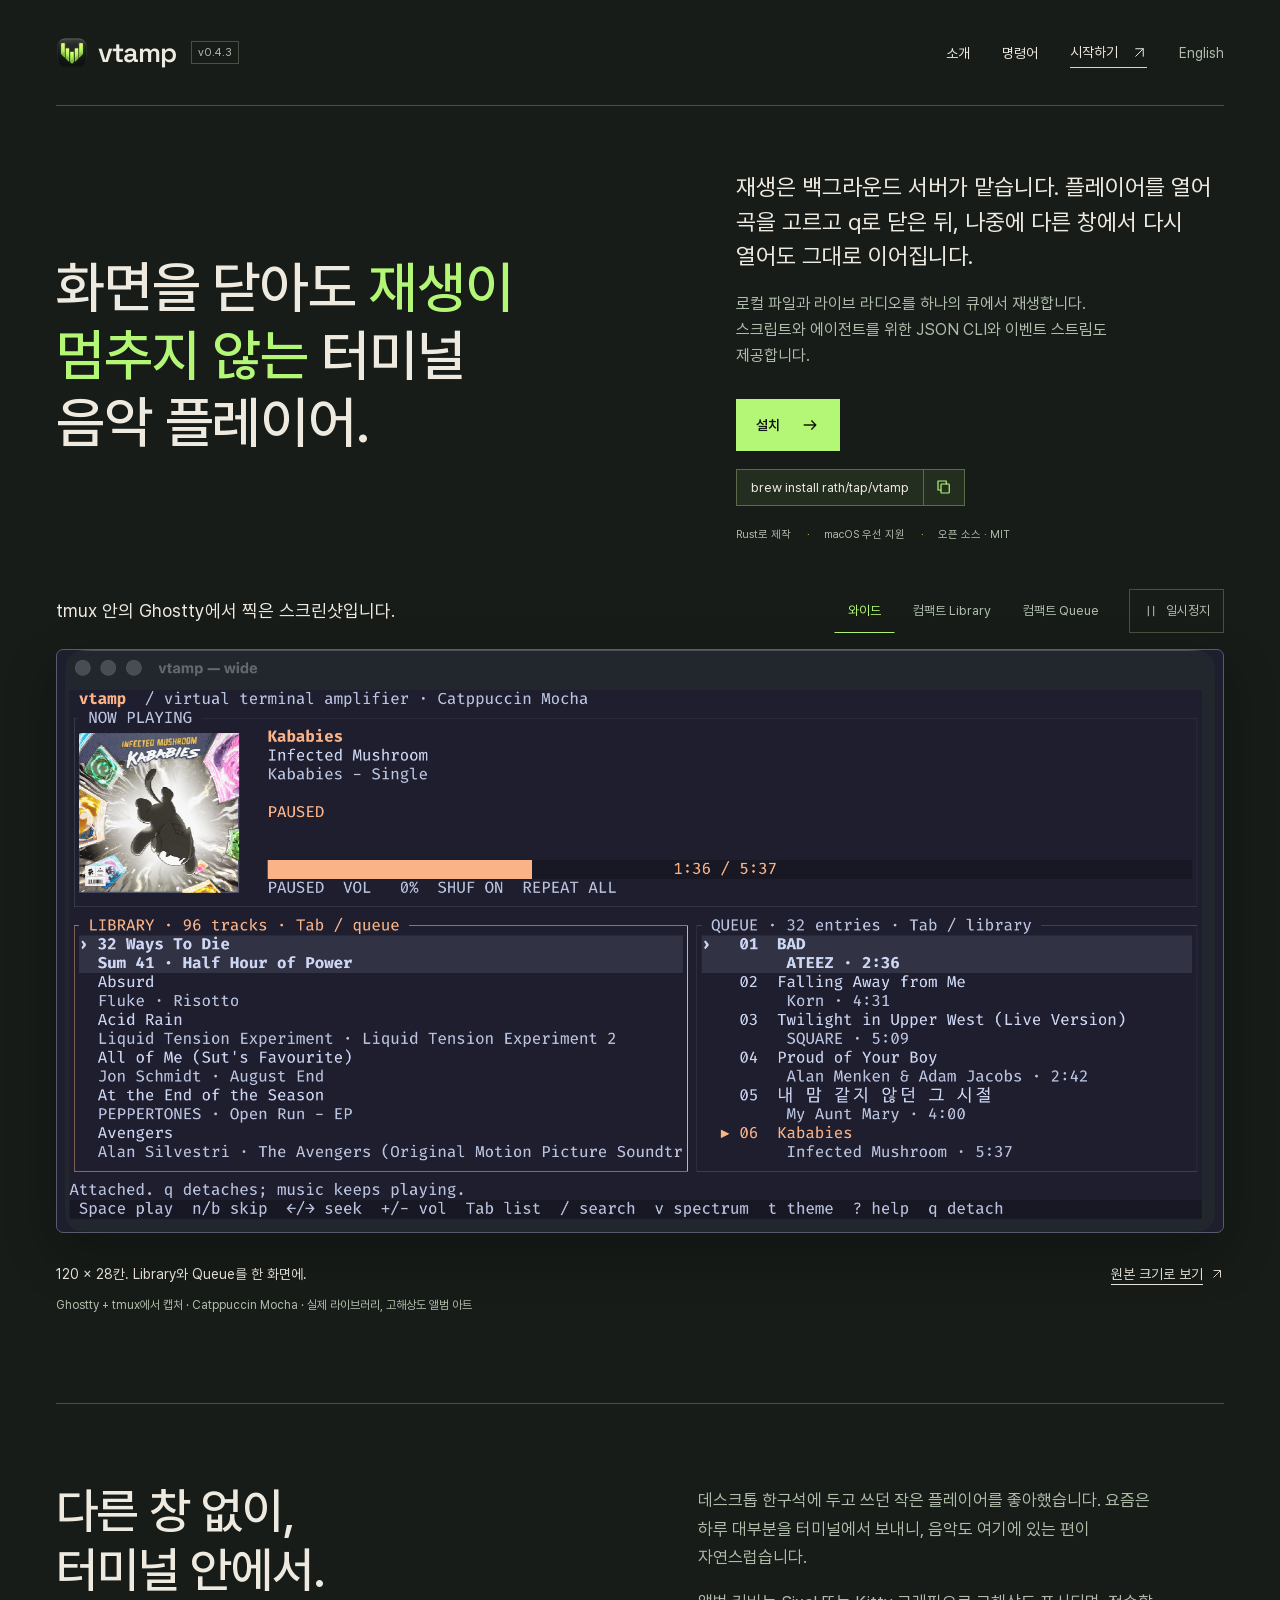
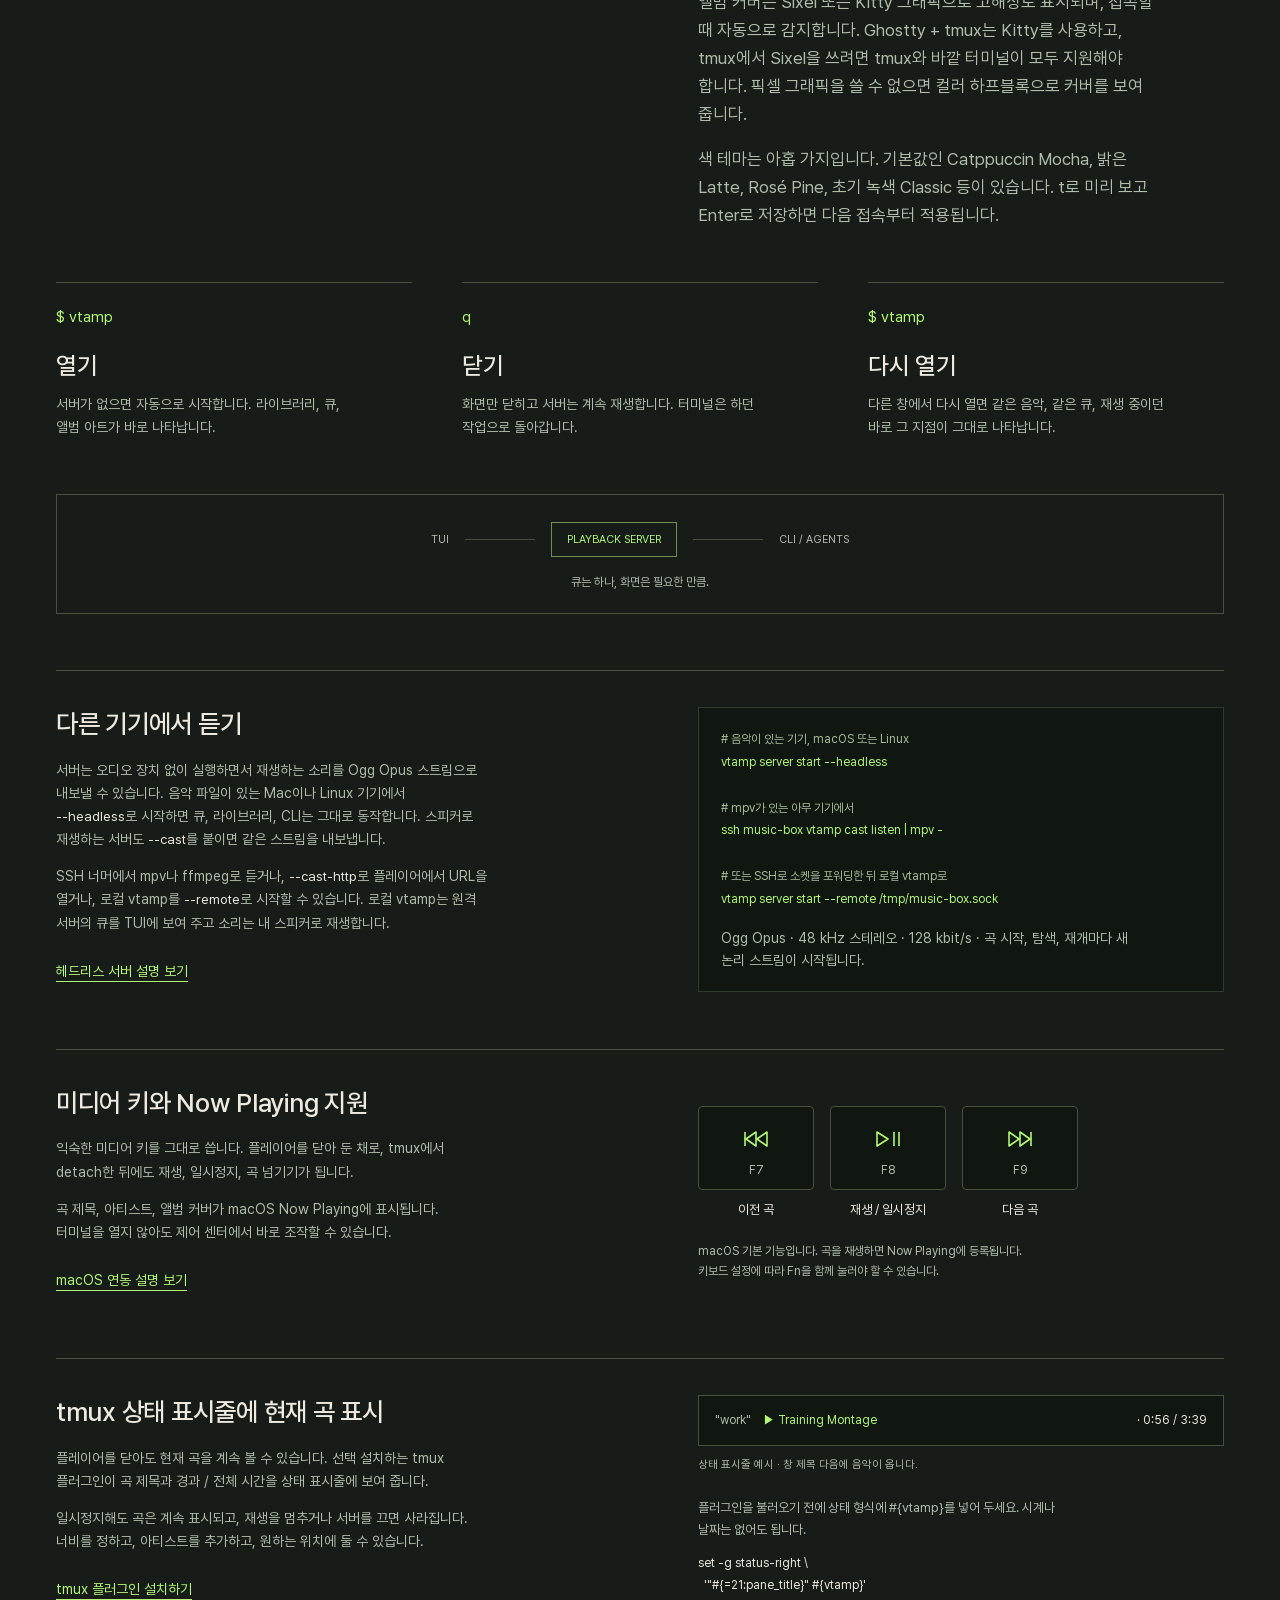
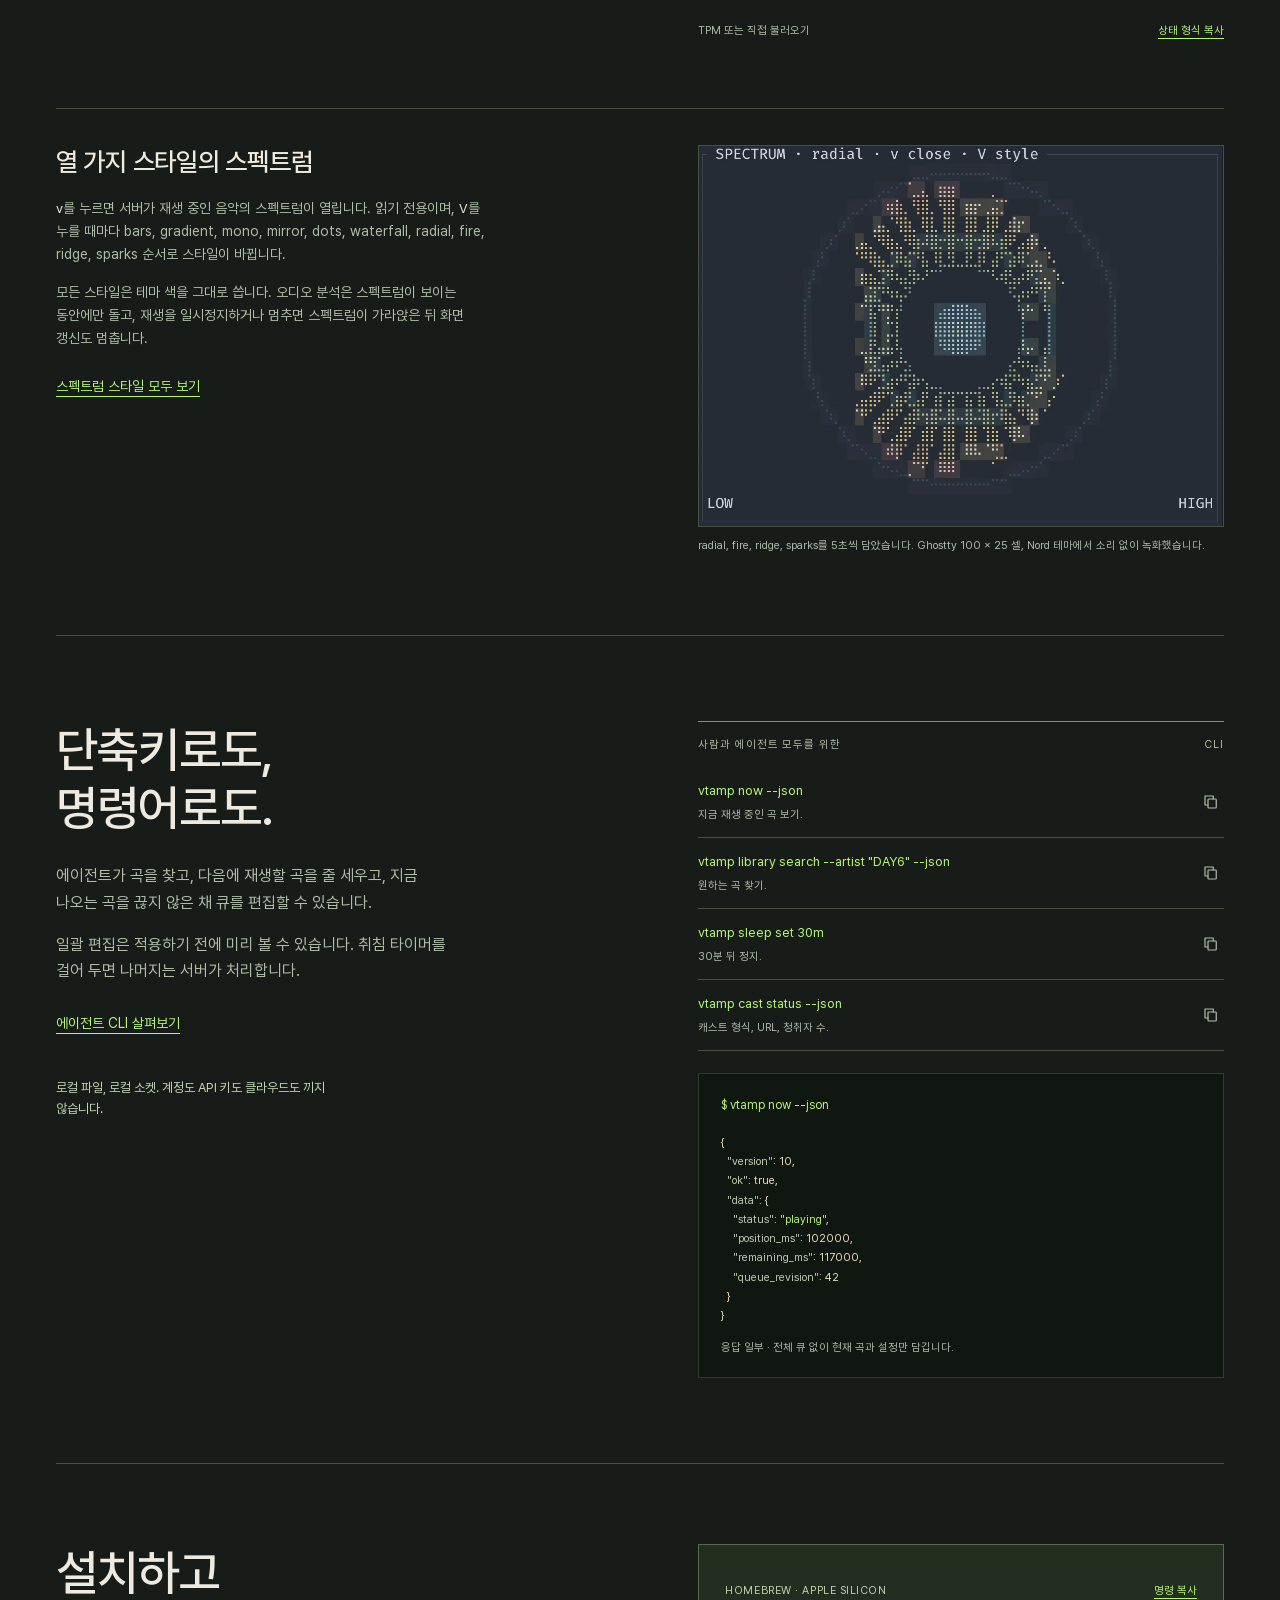
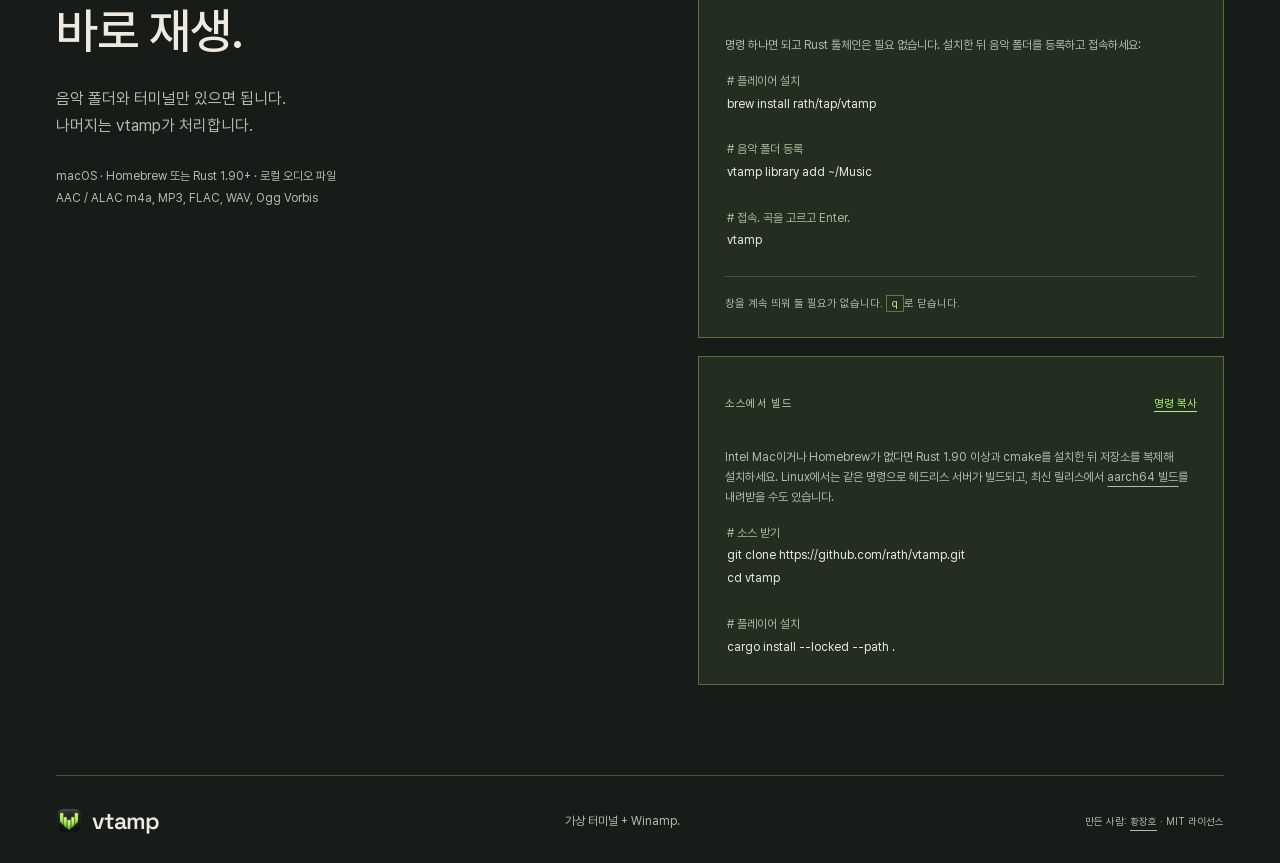
==== commit 89f7a53c: "chore(release): prepare vtamp 0.4.3 - Bump the crate and both website version declarations to 0.4.3 " ====
--- a/site/ko/index.html
+++ b/site/ko/index.html
@@ -6,14 +6,14 @@
 <title>vtamp · 화면을 닫아도 재생이 멈추지 않는 터미널 음악 플레이어</title>
 <link rel="canonical" href="https://vtamp.told.me/ko/"><link rel="alternate" hreflang="ko" href="https://vtamp.told.me/ko/"><link rel="alternate" hreflang="en" href="https://vtamp.told.me/"><link rel="alternate" hreflang="x-default" href="https://vtamp.told.me/">
 <meta property="og:type" content="website"><meta property="og:site_name" content="vtamp"><meta property="og:locale" content="ko_KR"><meta property="og:locale:alternate" content="en_US"><meta property="og:url" content="https://vtamp.told.me/ko/"><meta property="og:title" content="vtamp · 화면을 닫아도 재생이 멈추지 않는 터미널 음악 플레이어"><meta property="og:description" content="vtamp는 터미널 음악 플레이어입니다. 화면을 닫아도 백그라운드 서버가 재생을 이어 가고, 로컬 음악과 라이브 라디오를 한 큐에서 재생하며, 스크립트와 에이전트를 위한 JSON CLI를 제공합니다. Rust로 만들었고 macOS를 먼저 지원합니다."><meta property="og:image" content="https://vtamp.told.me/og-ko.png"><meta property="og:image:type" content="image/png"><meta property="og:image:width" content="1200"><meta property="og:image:height" content="630"><meta property="og:image:alt" content="vtamp: 화면을 닫아도 재생이 멈추지 않는 터미널 음악 플레이어. Homebrew 설치 명령 아래에 앨범 아트와 현재 곡이 보이는 터미널 스크린샷."><meta name="twitter:card" content="summary_large_image">
-<script type="application/ld+json">{"@context":"https://schema.org","@type":"SoftwareApplication","name":"vtamp","url":"https://vtamp.told.me/ko/","inLanguage":"ko","description":"vtamp는 터미널 음악 플레이어입니다. 화면을 닫아도 백그라운드 서버가 재생을 이어 가고, 로컬 음악과 라이브 라디오를 한 큐에서 재생하며, 스크립트와 에이전트를 위한 JSON CLI를 제공합니다. Rust로 만들었고 macOS를 먼저 지원합니다.","applicationCategory":"MultimediaApplication","operatingSystem":"macOS","softwareVersion":"0.4.2","license":"https://github.com/rath/vtamp/blob/main/LICENSE","isAccessibleForFree":true,"offers":{"@type":"Offer","price":"0","priceCurrency":"USD"},"image":"https://vtamp.told.me/og-ko.png","screenshot":"https://vtamp.told.me/screenshots/wide.png","downloadUrl":"https://github.com/rath/vtamp/releases/latest","installUrl":"https://vtamp.told.me/ko/#install","sameAs":["https://github.com/rath/vtamp"],"author":{"@type":"Person","name":"황장호","url":"https://xrath.com"}}</script>
+<script type="application/ld+json">{"@context":"https://schema.org","@type":"SoftwareApplication","name":"vtamp","url":"https://vtamp.told.me/ko/","inLanguage":"ko","description":"vtamp는 터미널 음악 플레이어입니다. 화면을 닫아도 백그라운드 서버가 재생을 이어 가고, 로컬 음악과 라이브 라디오를 한 큐에서 재생하며, 스크립트와 에이전트를 위한 JSON CLI를 제공합니다. Rust로 만들었고 macOS를 먼저 지원합니다.","applicationCategory":"MultimediaApplication","operatingSystem":"macOS","softwareVersion":"0.4.3","license":"https://github.com/rath/vtamp/blob/main/LICENSE","isAccessibleForFree":true,"offers":{"@type":"Offer","price":"0","priceCurrency":"USD"},"image":"https://vtamp.told.me/og-ko.png","screenshot":"https://vtamp.told.me/screenshots/wide.png","downloadUrl":"https://github.com/rath/vtamp/releases/latest","installUrl":"https://vtamp.told.me/ko/#install","sameAs":["https://github.com/rath/vtamp"],"author":{"@type":"Person","name":"황장호","url":"https://xrath.com"}}</script>
 <link rel="icon" type="image/png" sizes="32x32" href="../favicon-32.png"><link rel="icon" type="image/png" sizes="64x64" href="../favicon-64.png"><link rel="apple-touch-icon" sizes="180x180" href="../apple-touch-icon.png"><link rel="preload" href="../fonts/Pretendard-Regular.subset.woff2" as="font" type="font/woff2" crossorigin><link rel="preload" href="../fonts/Pretendard-Medium.subset.woff2" as="font" type="font/woff2" crossorigin><link rel="stylesheet" href="../style.css">
 <script type="application/json" id="strings">{"pauseLabel":"자동 전환 멈추기","playLabel":"자동 전환 시작하기","pause":"일시정지","play":"재생","loading":"스크린샷을 아직 불러오는 중입니다. 잠시 후 다시 시도해 주세요.","unavailable":"스크린샷을 불러올 수 없습니다","unavailableReload":"스크린샷을 불러올 수 없습니다. 페이지를 새로 고쳐 주세요.","copied":"명령을 복사했습니다.","copyFallback":"직접 선택해 복사하세요: ","videoPauseLabel":"스펙트럼 영상 일시정지","videoPlayLabel":"스펙트럼 영상 재생"}</script><script src="../app.js" defer></script>
 </head>
 <body>
 <a class="skip-link" href="#main">본문으로 건너뛰기</a>
 <header class="masthead wrap">
-<a class="brand" href="#main" aria-label="vtamp 홈"><img src="../mark.png" alt="" width="32" height="32">vtamp<span class="version">v0.4.2</span></a>
+<a class="brand" href="#main" aria-label="vtamp 홈"><img src="../mark.png" alt="" width="32" height="32">vtamp<span class="version">v0.4.3</span></a>
 <nav aria-label="주 메뉴"><a href="#how-it-works">소개</a><a href="#commands">명령어</a><a class="nav-install" href="#install">시작하기 <svg viewBox="0 0 24 24" aria-hidden="true"><path d="M6 18 18 6M6 6h12v12"/></svg></a><a class="nav-lang" href="../" hreflang="en" lang="en">English</a></nav>
 </header>
 <main id="main">
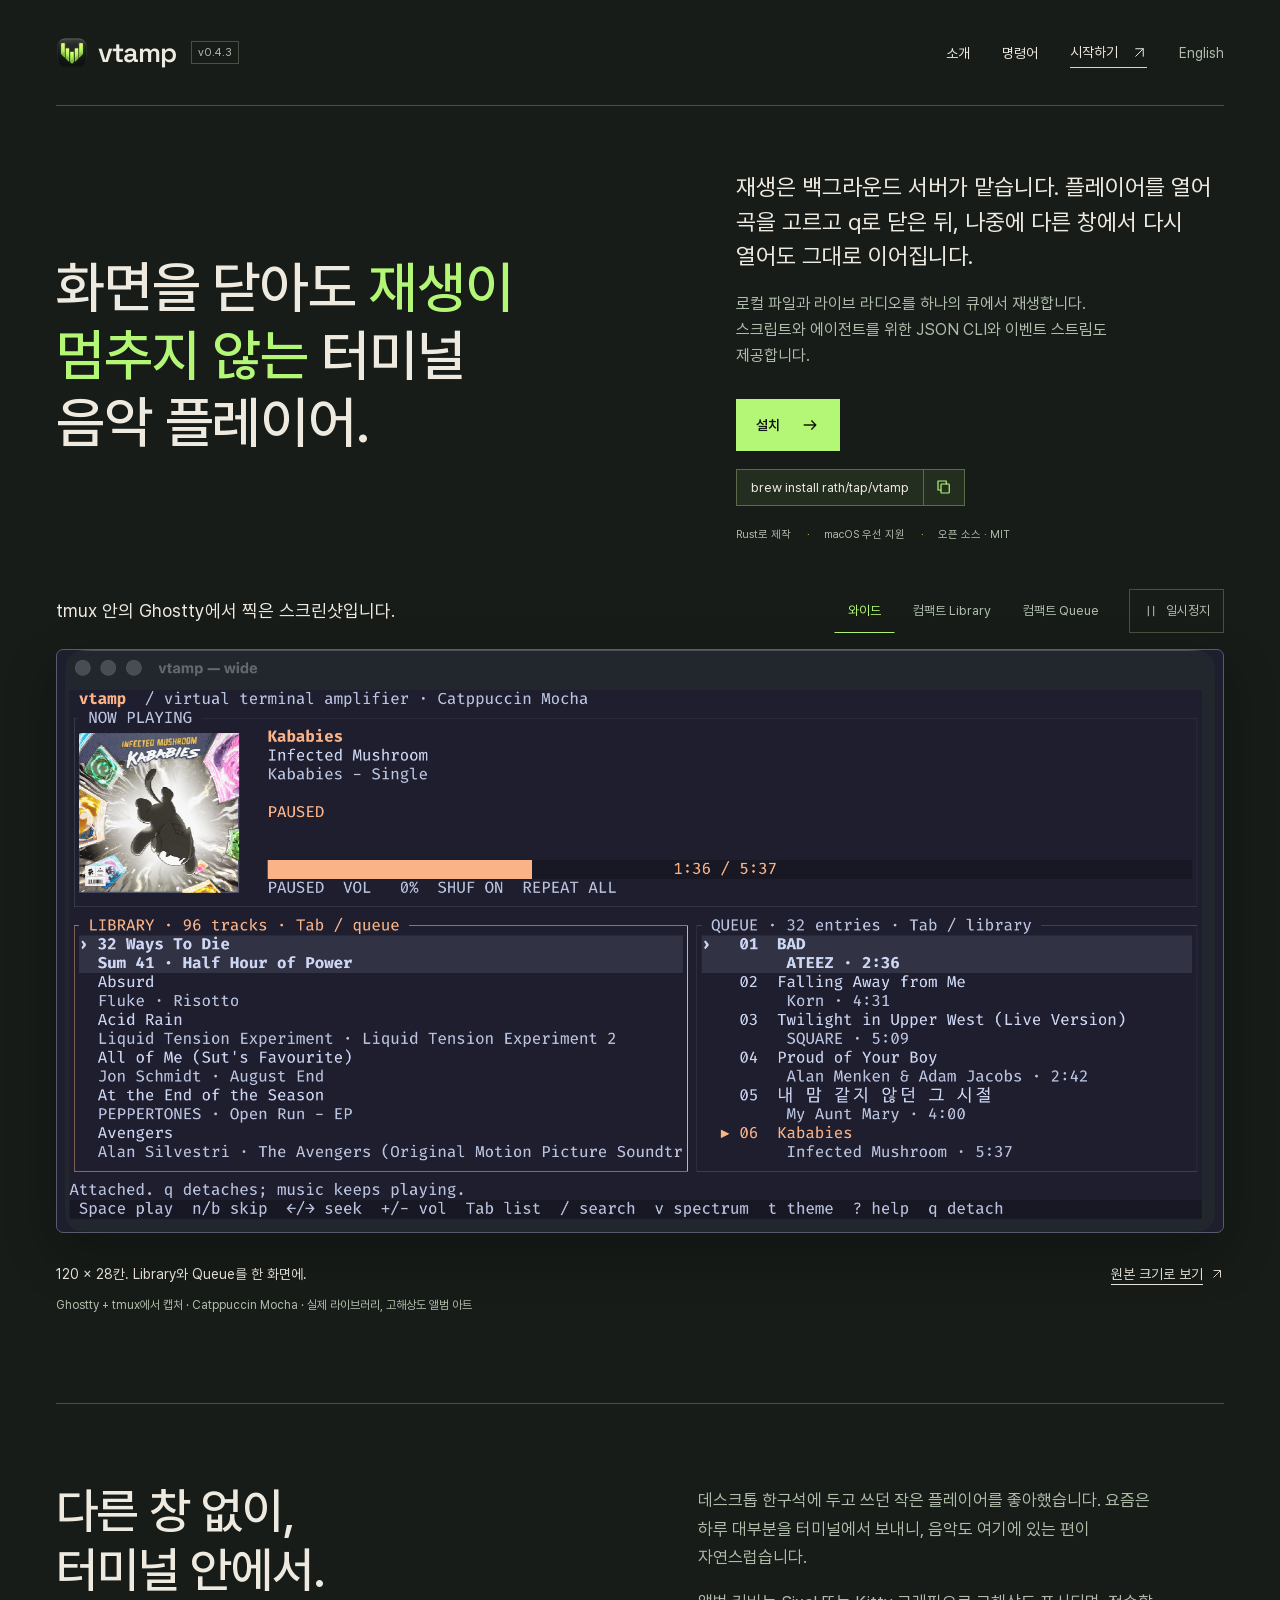
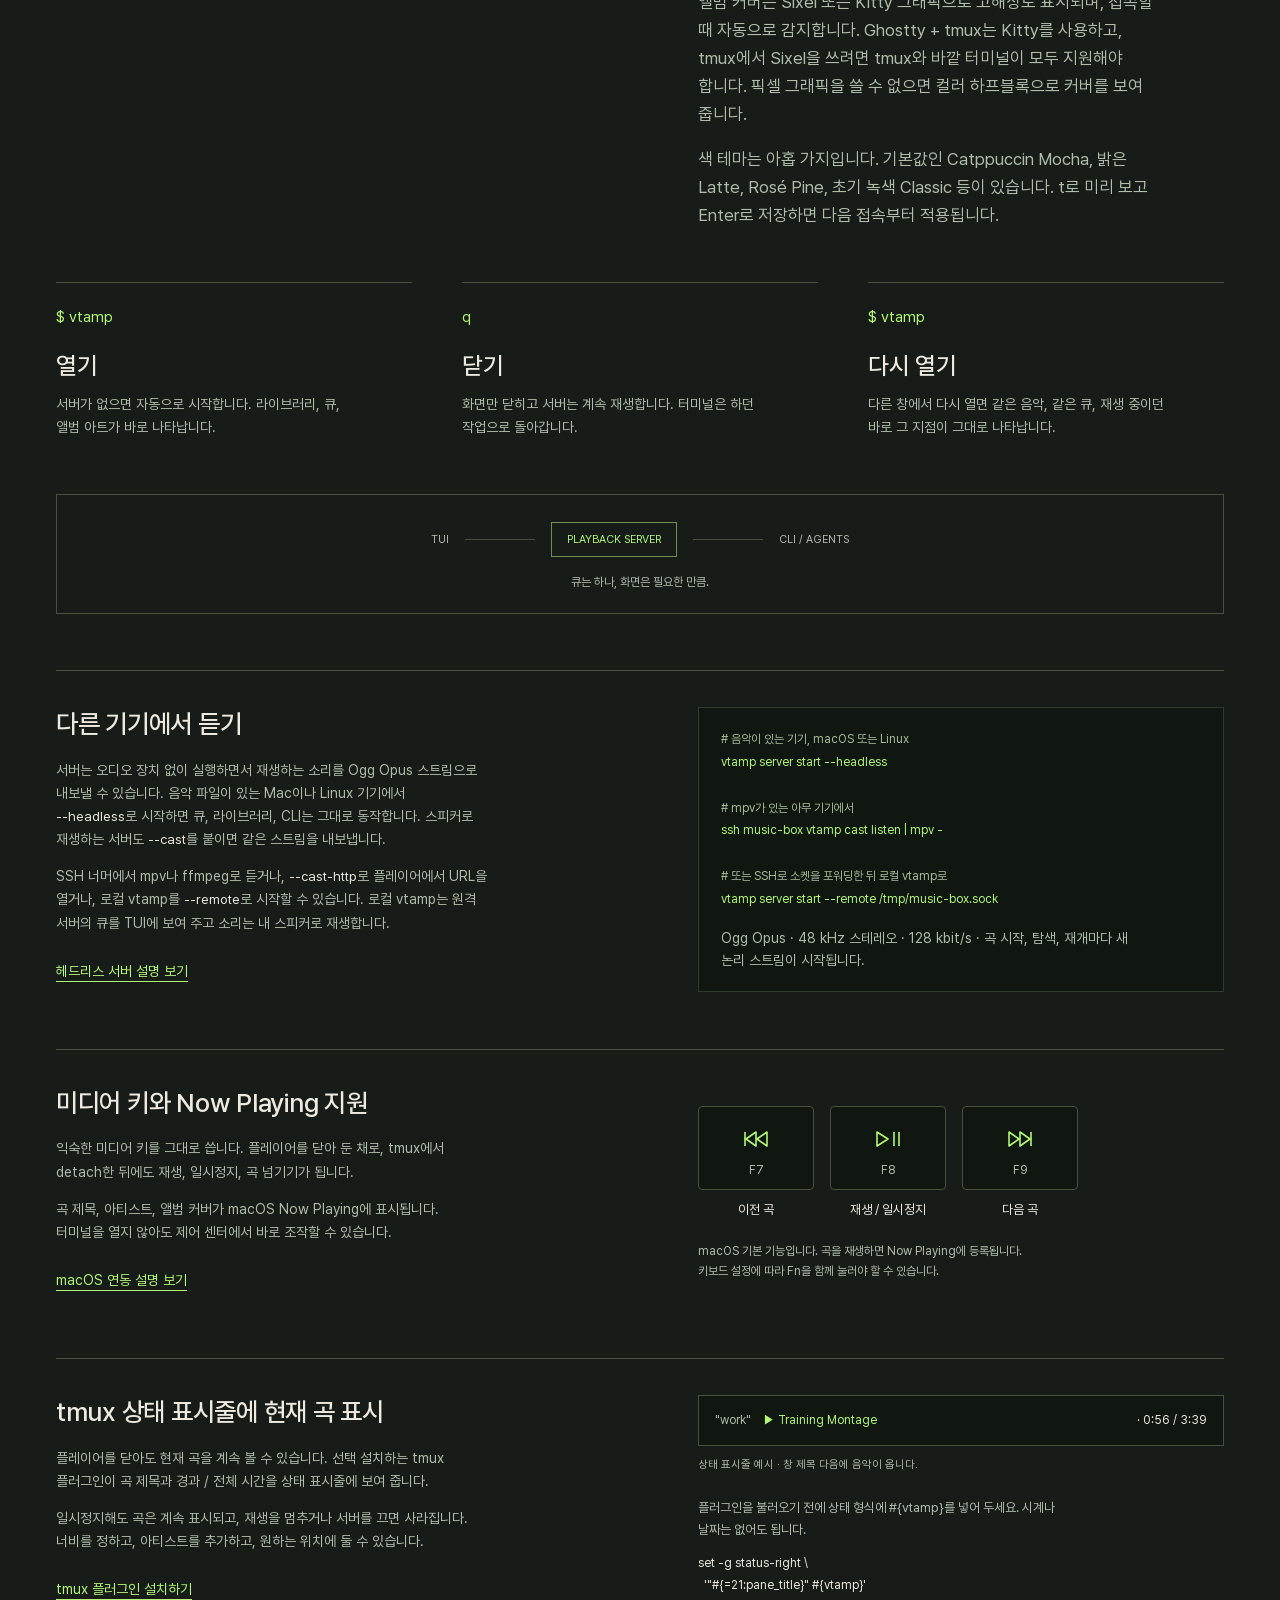
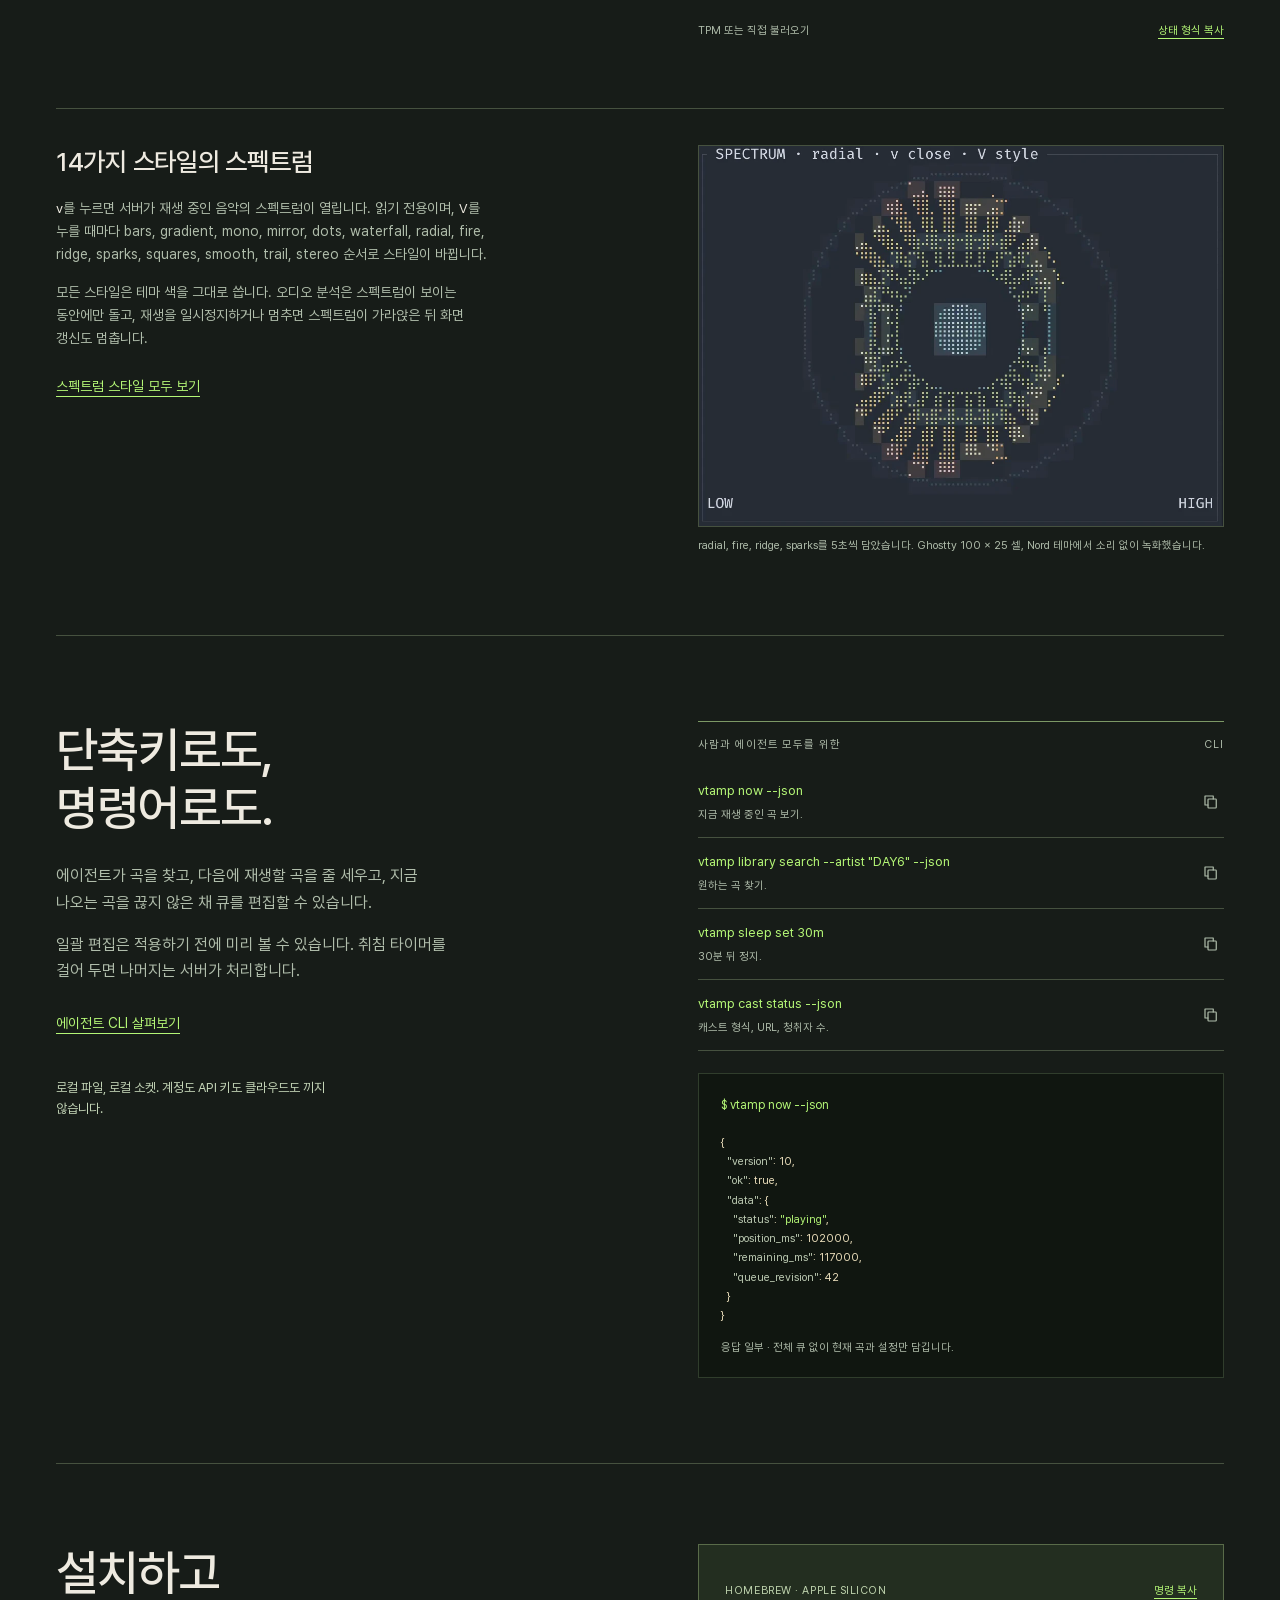
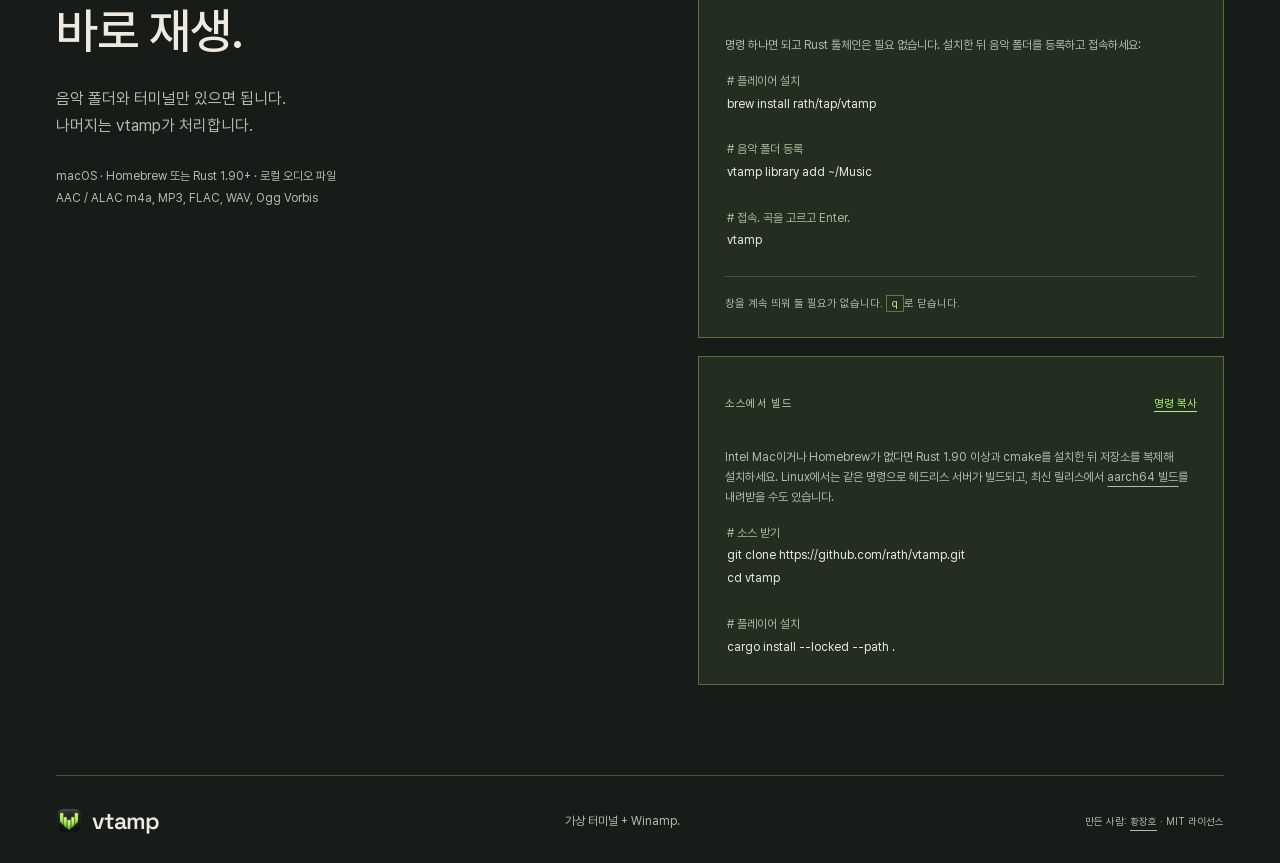
==== commit 3cdb0270: "feat(tui): label spectrum frequency axes - Position logarithmic frequency labels against the rendere" ====
--- a/site/ko/index.html
+++ b/site/ko/index.html
@@ -120,8 +120,8 @@
 </div>
 <div class="spectrum-feature" aria-labelledby="spectrum-heading">
 <div>
-<h3 id="spectrum-heading">열 가지 스타일의 스펙트럼</h3>
-<p><code>v</code>를 누르면 서버가 재생 중인 음악의 스펙트럼이 열립니다. 읽기 전용이며, <code>V</code>를 누를 때마다 bars, gradient, mono, mirror, dots, waterfall, radial, fire, ridge, sparks 순서로 스타일이 바뀝니다.</p>
+<h3 id="spectrum-heading">14가지 스타일의 스펙트럼</h3>
+<p><code>v</code>를 누르면 서버가 재생 중인 음악의 스펙트럼이 열립니다. 읽기 전용이며, <code>V</code>를 누를 때마다 bars, gradient, mono, mirror, dots, waterfall, radial, fire, ridge, sparks, squares, smooth, trail, stereo 순서로 스타일이 바뀝니다.</p>
 <p>모든 스타일은 테마 색을 그대로 씁니다. 오디오 분석은 스펙트럼이 보이는 동안에만 돌고, 재생을 일시정지하거나 멈추면 스펙트럼이 가라앉은 뒤 화면 갱신도 멈춥니다.</p>
 <a class="feature-guide" href="https://github.com/rath/vtamp#see-the-music">스펙트럼 스타일 모두 보기</a>
 </div>
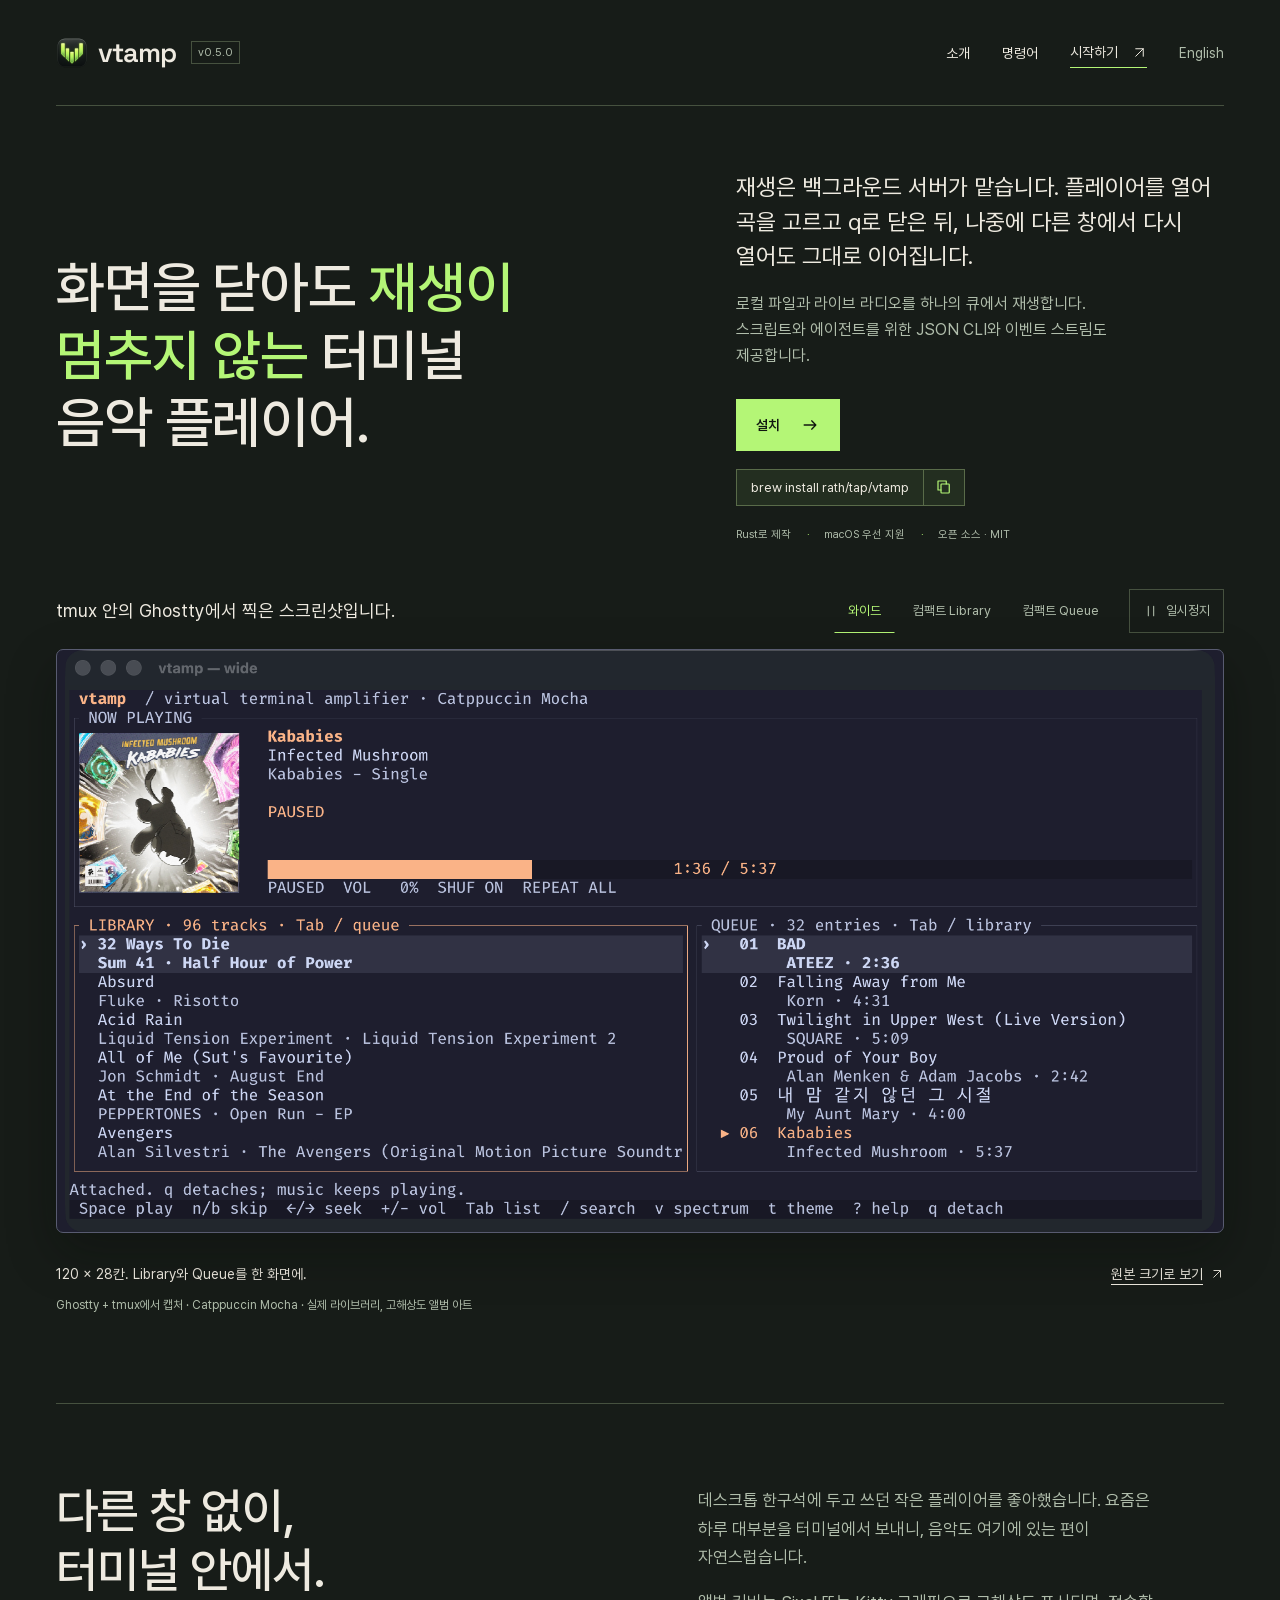
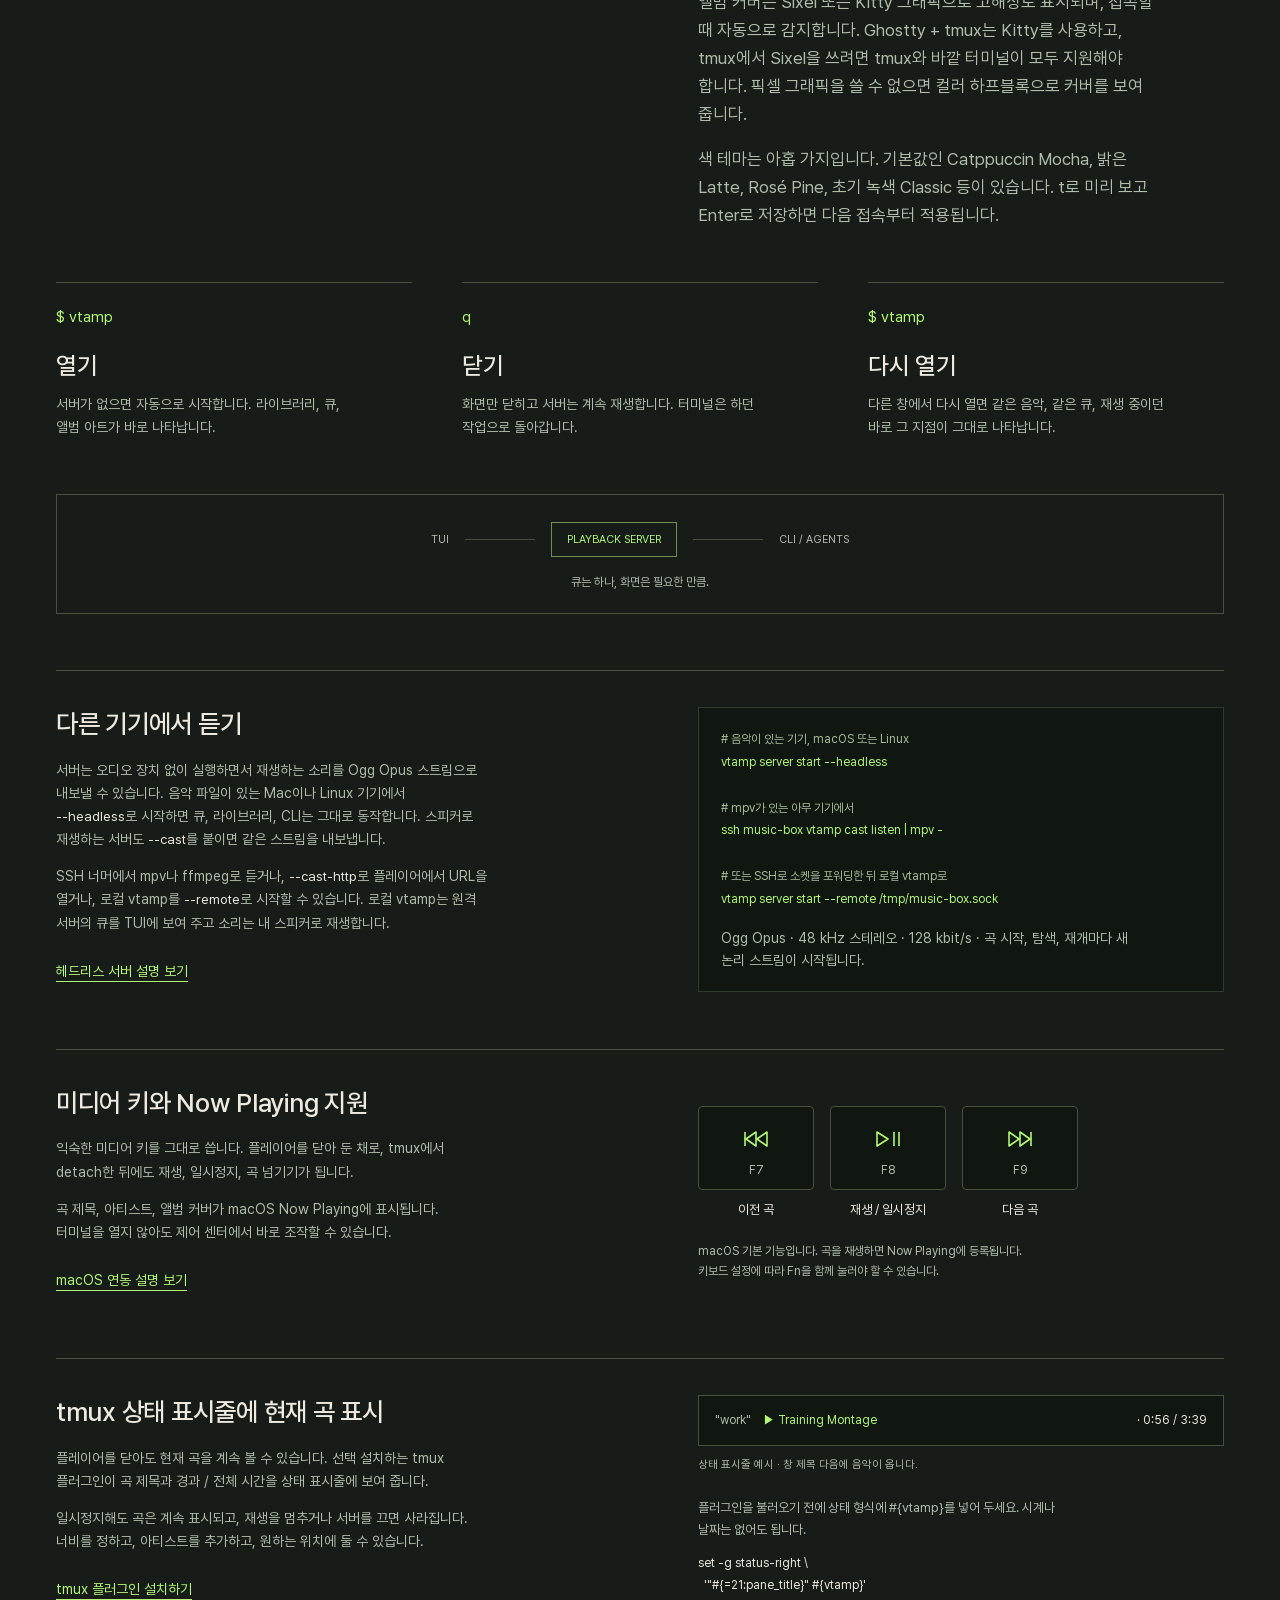
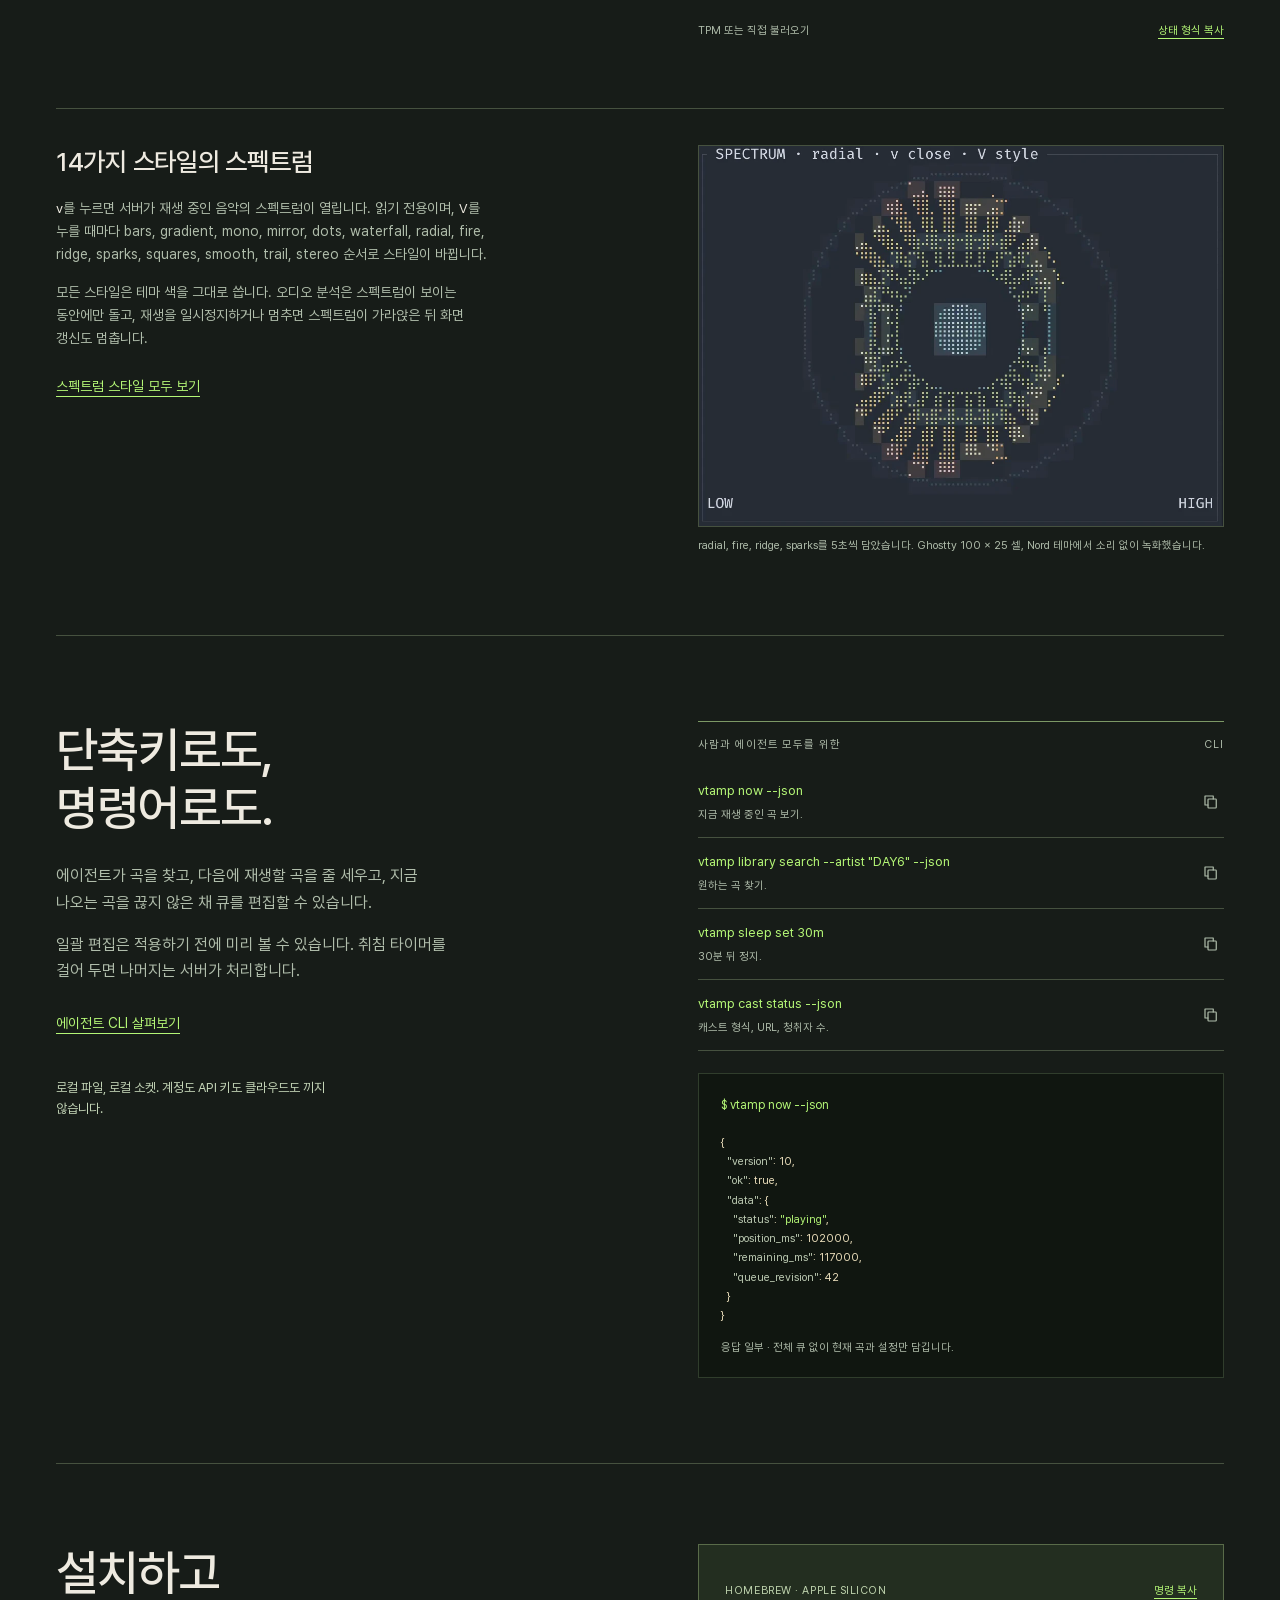
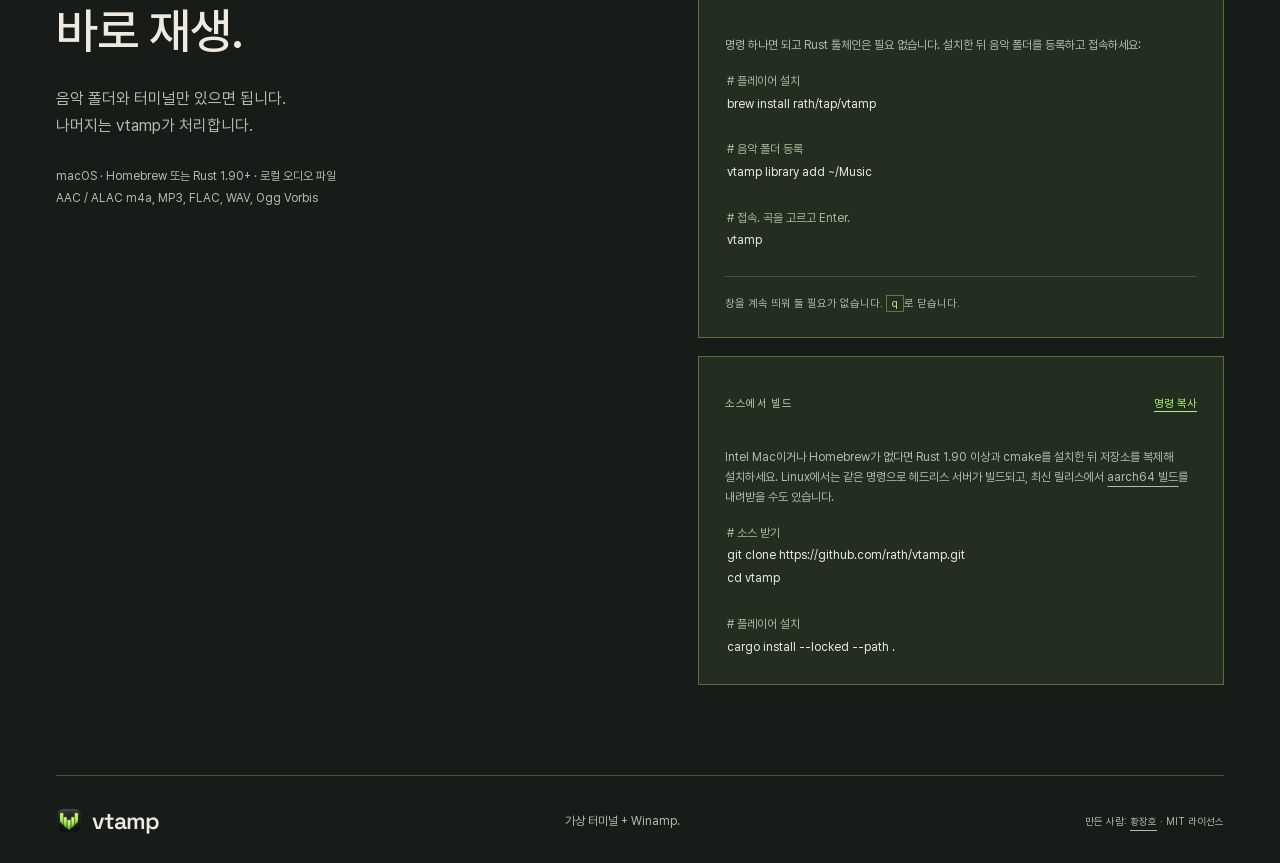
==== commit 74933b18: "chore(release): prepare v0.5.0 - Bump crate and website versions to 0.5.0 - Publish plugin and spect" ====
--- a/site/ko/index.html
+++ b/site/ko/index.html
@@ -6,14 +6,14 @@
 <title>vtamp · 화면을 닫아도 재생이 멈추지 않는 터미널 음악 플레이어</title>
 <link rel="canonical" href="https://vtamp.told.me/ko/"><link rel="alternate" hreflang="ko" href="https://vtamp.told.me/ko/"><link rel="alternate" hreflang="en" href="https://vtamp.told.me/"><link rel="alternate" hreflang="x-default" href="https://vtamp.told.me/">
 <meta property="og:type" content="website"><meta property="og:site_name" content="vtamp"><meta property="og:locale" content="ko_KR"><meta property="og:locale:alternate" content="en_US"><meta property="og:url" content="https://vtamp.told.me/ko/"><meta property="og:title" content="vtamp · 화면을 닫아도 재생이 멈추지 않는 터미널 음악 플레이어"><meta property="og:description" content="vtamp는 터미널 음악 플레이어입니다. 화면을 닫아도 백그라운드 서버가 재생을 이어 가고, 로컬 음악과 라이브 라디오를 한 큐에서 재생하며, 스크립트와 에이전트를 위한 JSON CLI를 제공합니다. Rust로 만들었고 macOS를 먼저 지원합니다."><meta property="og:image" content="https://vtamp.told.me/og-ko.png"><meta property="og:image:type" content="image/png"><meta property="og:image:width" content="1200"><meta property="og:image:height" content="630"><meta property="og:image:alt" content="vtamp: 화면을 닫아도 재생이 멈추지 않는 터미널 음악 플레이어. Homebrew 설치 명령 아래에 앨범 아트와 현재 곡이 보이는 터미널 스크린샷."><meta name="twitter:card" content="summary_large_image">
-<script type="application/ld+json">{"@context":"https://schema.org","@type":"SoftwareApplication","name":"vtamp","url":"https://vtamp.told.me/ko/","inLanguage":"ko","description":"vtamp는 터미널 음악 플레이어입니다. 화면을 닫아도 백그라운드 서버가 재생을 이어 가고, 로컬 음악과 라이브 라디오를 한 큐에서 재생하며, 스크립트와 에이전트를 위한 JSON CLI를 제공합니다. Rust로 만들었고 macOS를 먼저 지원합니다.","applicationCategory":"MultimediaApplication","operatingSystem":"macOS","softwareVersion":"0.4.3","license":"https://github.com/rath/vtamp/blob/main/LICENSE","isAccessibleForFree":true,"offers":{"@type":"Offer","price":"0","priceCurrency":"USD"},"image":"https://vtamp.told.me/og-ko.png","screenshot":"https://vtamp.told.me/screenshots/wide.png","downloadUrl":"https://github.com/rath/vtamp/releases/latest","installUrl":"https://vtamp.told.me/ko/#install","sameAs":["https://github.com/rath/vtamp"],"author":{"@type":"Person","name":"황장호","url":"https://xrath.com"}}</script>
+<script type="application/ld+json">{"@context":"https://schema.org","@type":"SoftwareApplication","name":"vtamp","url":"https://vtamp.told.me/ko/","inLanguage":"ko","description":"vtamp는 터미널 음악 플레이어입니다. 화면을 닫아도 백그라운드 서버가 재생을 이어 가고, 로컬 음악과 라이브 라디오를 한 큐에서 재생하며, 스크립트와 에이전트를 위한 JSON CLI를 제공합니다. Rust로 만들었고 macOS를 먼저 지원합니다.","applicationCategory":"MultimediaApplication","operatingSystem":"macOS","softwareVersion":"0.5.0","license":"https://github.com/rath/vtamp/blob/main/LICENSE","isAccessibleForFree":true,"offers":{"@type":"Offer","price":"0","priceCurrency":"USD"},"image":"https://vtamp.told.me/og-ko.png","screenshot":"https://vtamp.told.me/screenshots/wide.png","downloadUrl":"https://github.com/rath/vtamp/releases/latest","installUrl":"https://vtamp.told.me/ko/#install","sameAs":["https://github.com/rath/vtamp"],"author":{"@type":"Person","name":"황장호","url":"https://xrath.com"}}</script>
 <link rel="icon" type="image/png" sizes="32x32" href="../favicon-32.png"><link rel="icon" type="image/png" sizes="64x64" href="../favicon-64.png"><link rel="apple-touch-icon" sizes="180x180" href="../apple-touch-icon.png"><link rel="preload" href="../fonts/Pretendard-Regular.subset.woff2" as="font" type="font/woff2" crossorigin><link rel="preload" href="../fonts/Pretendard-Medium.subset.woff2" as="font" type="font/woff2" crossorigin><link rel="stylesheet" href="../style.css">
 <script type="application/json" id="strings">{"pauseLabel":"자동 전환 멈추기","playLabel":"자동 전환 시작하기","pause":"일시정지","play":"재생","loading":"스크린샷을 아직 불러오는 중입니다. 잠시 후 다시 시도해 주세요.","unavailable":"스크린샷을 불러올 수 없습니다","unavailableReload":"스크린샷을 불러올 수 없습니다. 페이지를 새로 고쳐 주세요.","copied":"명령을 복사했습니다.","copyFallback":"직접 선택해 복사하세요: ","videoPauseLabel":"스펙트럼 영상 일시정지","videoPlayLabel":"스펙트럼 영상 재생"}</script><script src="../app.js" defer></script>
 </head>
 <body>
 <a class="skip-link" href="#main">본문으로 건너뛰기</a>
 <header class="masthead wrap">
-<a class="brand" href="#main" aria-label="vtamp 홈"><img src="../mark.png" alt="" width="32" height="32">vtamp<span class="version">v0.4.3</span></a>
+<a class="brand" href="#main" aria-label="vtamp 홈"><img src="../mark.png" alt="" width="32" height="32">vtamp<span class="version">v0.5.0</span></a>
 <nav aria-label="주 메뉴"><a href="#how-it-works">소개</a><a href="#commands">명령어</a><a class="nav-install" href="#install">시작하기 <svg viewBox="0 0 24 24" aria-hidden="true"><path d="M6 18 18 6M6 6h12v12"/></svg></a><a class="nav-lang" href="../" hreflang="en" lang="en">English</a></nav>
 </header>
 <main id="main">
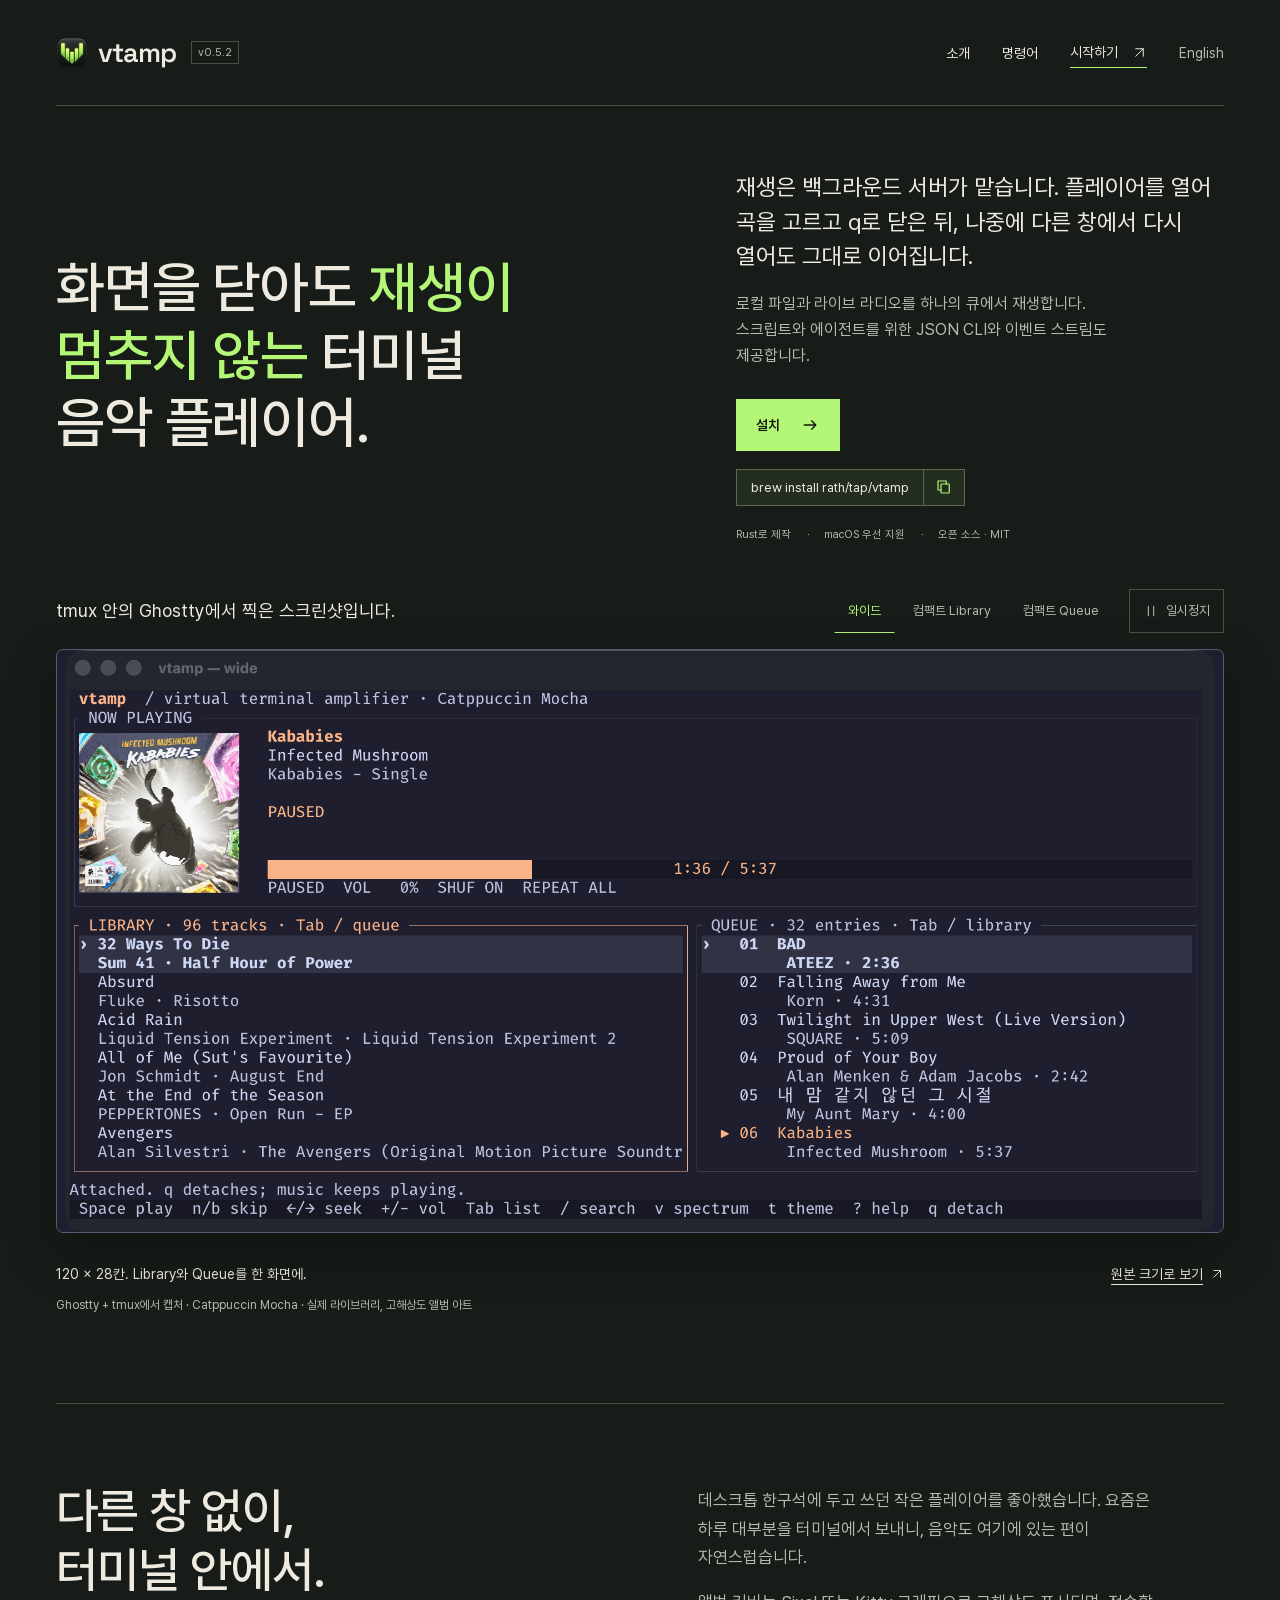
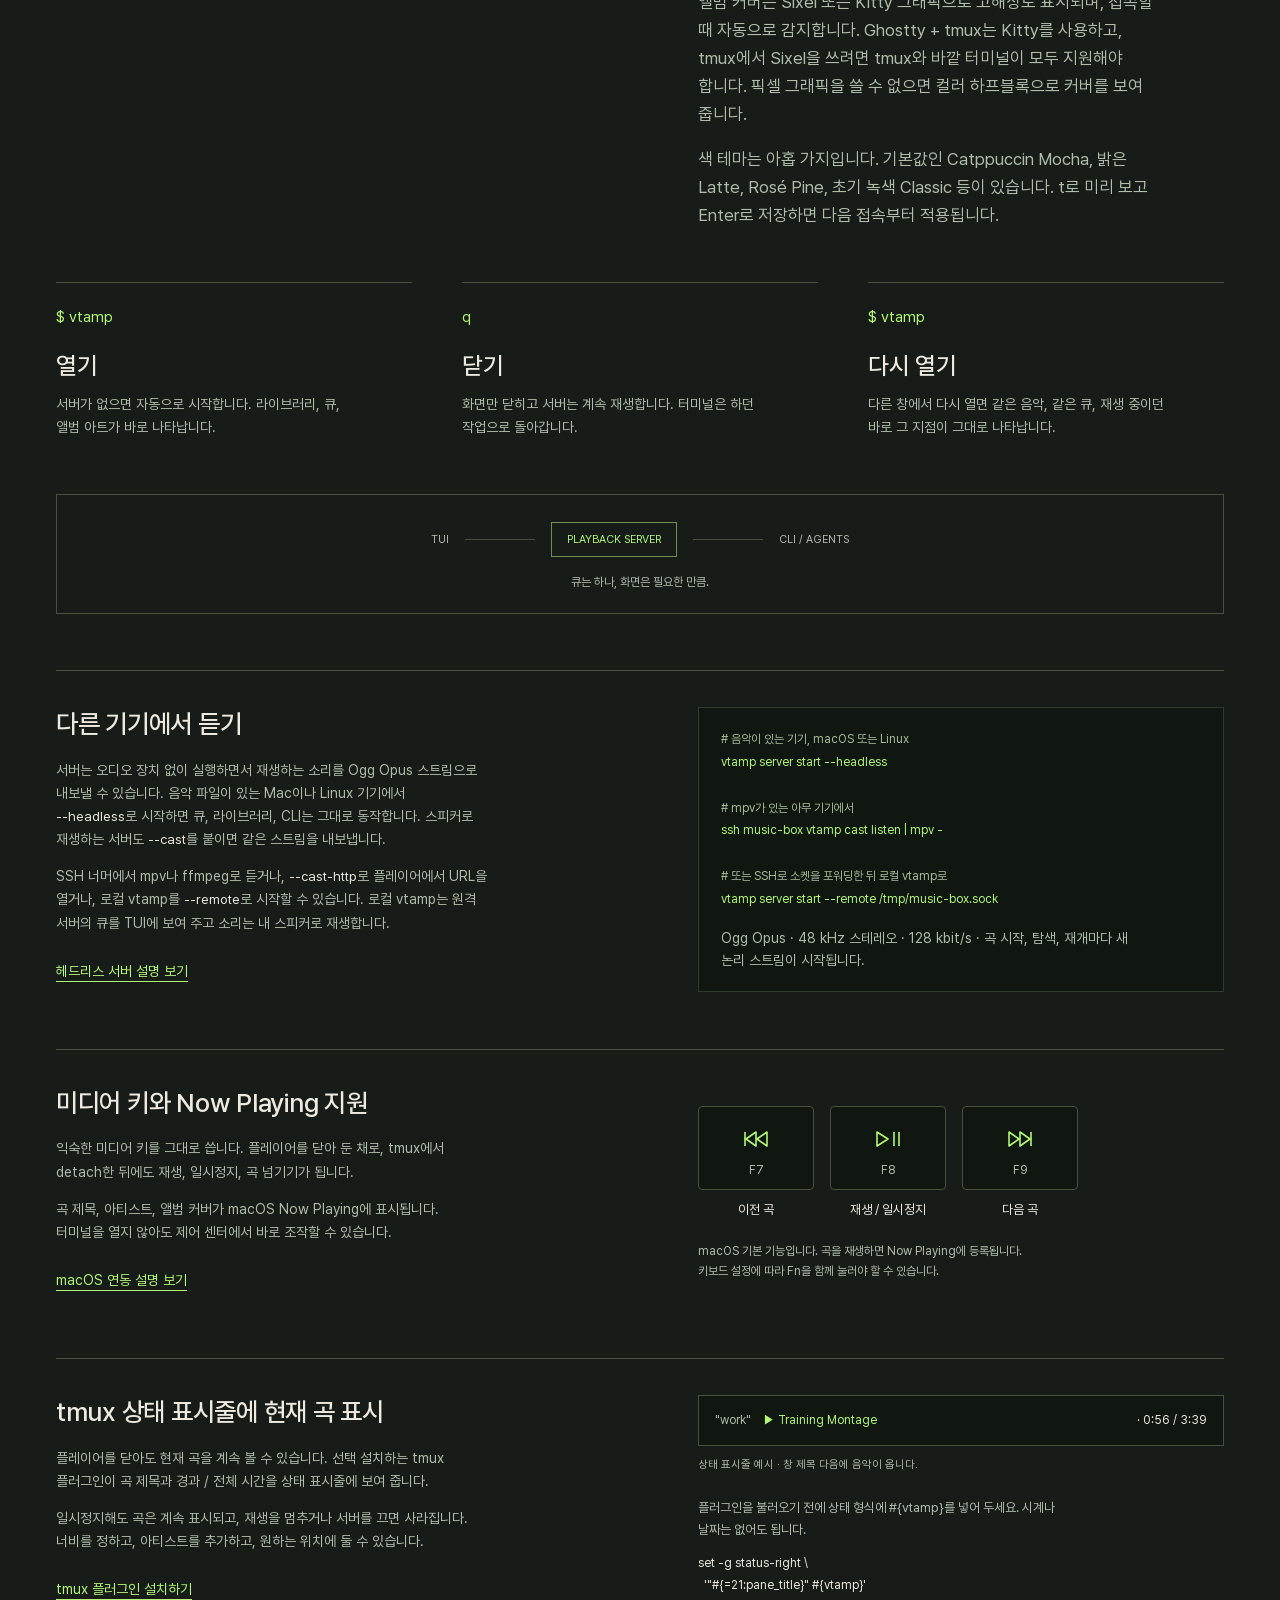
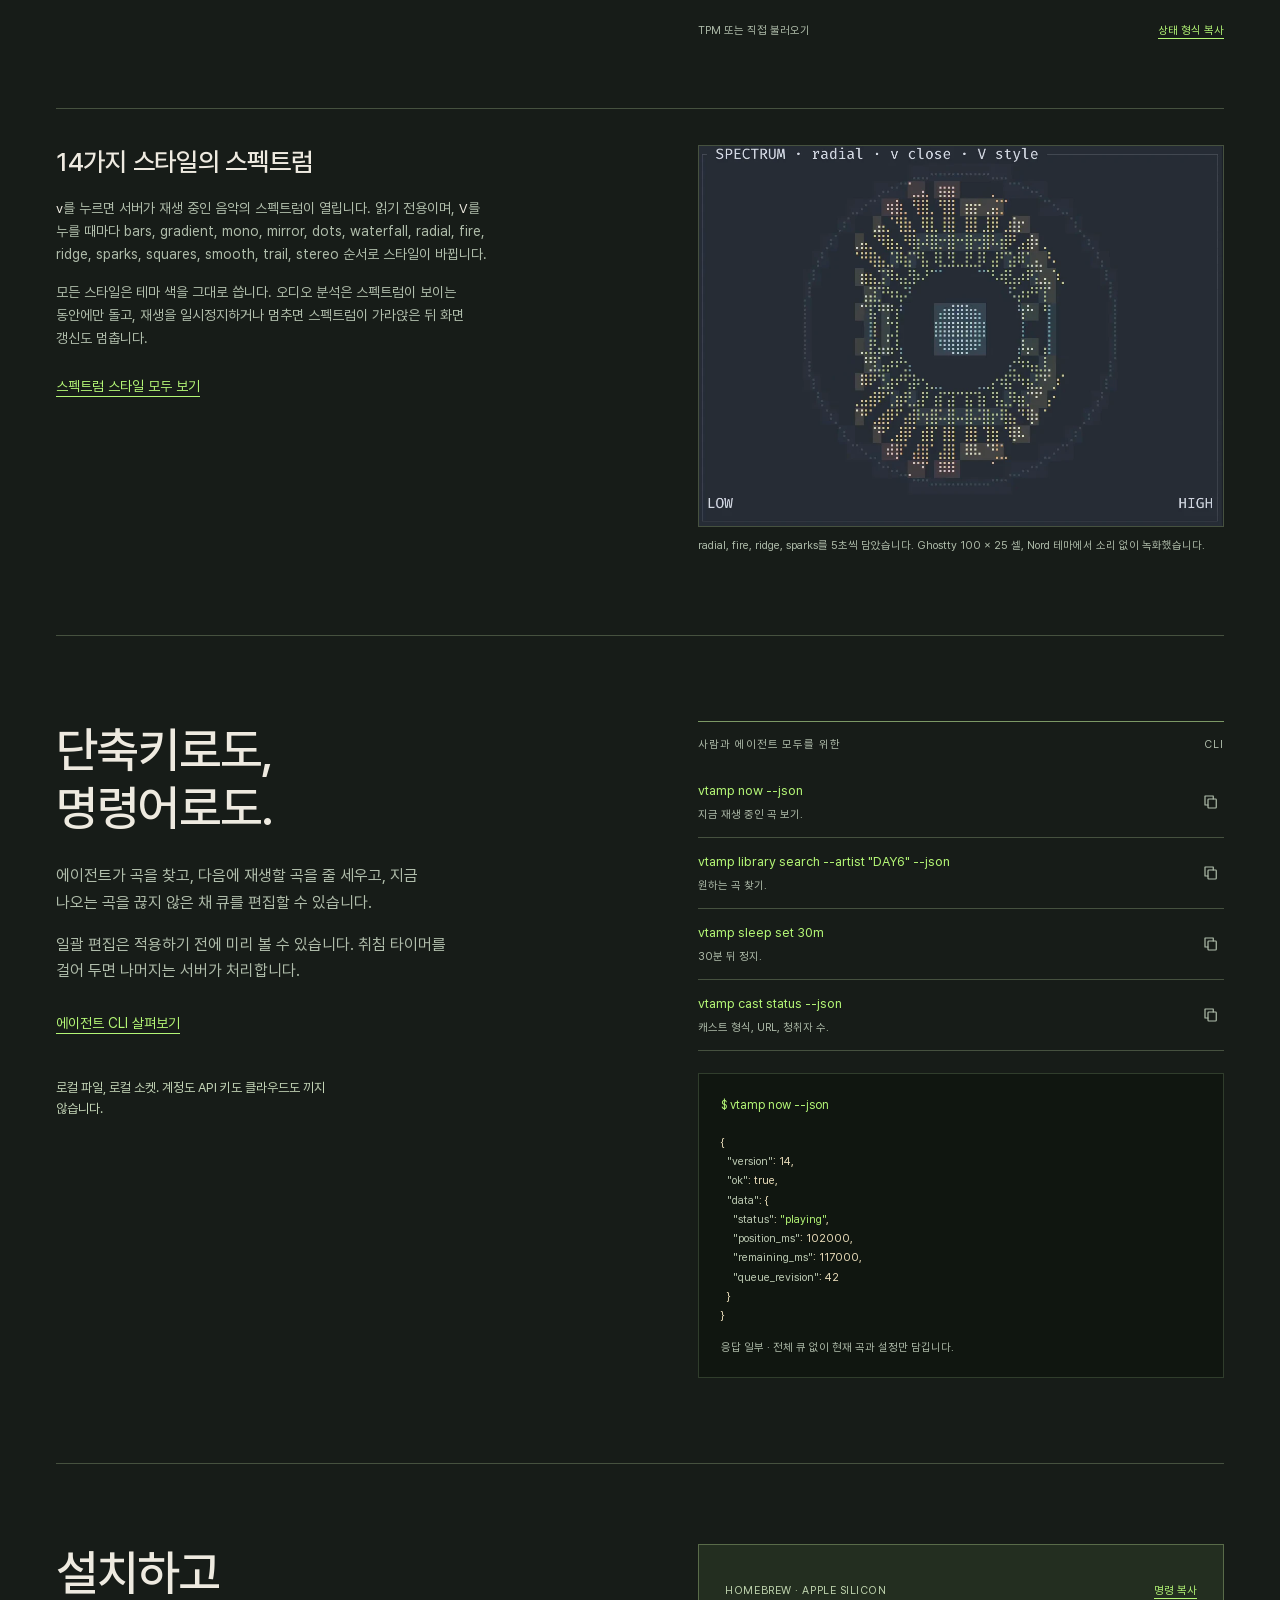
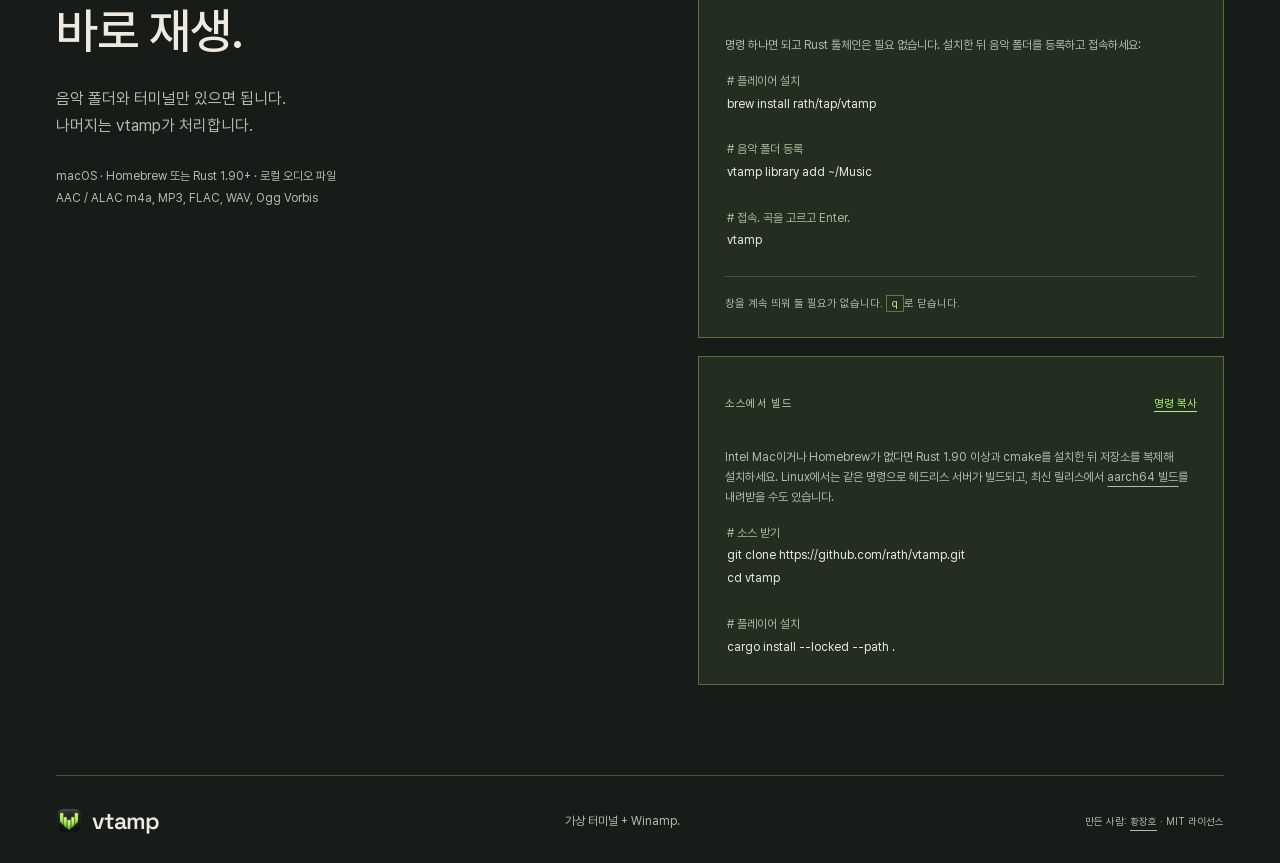
==== commit 4734f6a3: "chore(release): prepare vtamp 0.5.2 - Bump the crate and both website version badges to 0.5.2 - Docu" ====
--- a/site/ko/index.html
+++ b/site/ko/index.html
@@ -6,14 +6,14 @@
 <title>vtamp · 화면을 닫아도 재생이 멈추지 않는 터미널 음악 플레이어</title>
 <link rel="canonical" href="https://vtamp.told.me/ko/"><link rel="alternate" hreflang="ko" href="https://vtamp.told.me/ko/"><link rel="alternate" hreflang="en" href="https://vtamp.told.me/"><link rel="alternate" hreflang="x-default" href="https://vtamp.told.me/">
 <meta property="og:type" content="website"><meta property="og:site_name" content="vtamp"><meta property="og:locale" content="ko_KR"><meta property="og:locale:alternate" content="en_US"><meta property="og:url" content="https://vtamp.told.me/ko/"><meta property="og:title" content="vtamp · 화면을 닫아도 재생이 멈추지 않는 터미널 음악 플레이어"><meta property="og:description" content="vtamp는 터미널 음악 플레이어입니다. 화면을 닫아도 백그라운드 서버가 재생을 이어 가고, 로컬 음악과 라이브 라디오를 한 큐에서 재생하며, 스크립트와 에이전트를 위한 JSON CLI를 제공합니다. Rust로 만들었고 macOS를 먼저 지원합니다."><meta property="og:image" content="https://vtamp.told.me/og-ko.png"><meta property="og:image:type" content="image/png"><meta property="og:image:width" content="1200"><meta property="og:image:height" content="630"><meta property="og:image:alt" content="vtamp: 화면을 닫아도 재생이 멈추지 않는 터미널 음악 플레이어. Homebrew 설치 명령 아래에 앨범 아트와 현재 곡이 보이는 터미널 스크린샷."><meta name="twitter:card" content="summary_large_image">
-<script type="application/ld+json">{"@context":"https://schema.org","@type":"SoftwareApplication","name":"vtamp","url":"https://vtamp.told.me/ko/","inLanguage":"ko","description":"vtamp는 터미널 음악 플레이어입니다. 화면을 닫아도 백그라운드 서버가 재생을 이어 가고, 로컬 음악과 라이브 라디오를 한 큐에서 재생하며, 스크립트와 에이전트를 위한 JSON CLI를 제공합니다. Rust로 만들었고 macOS를 먼저 지원합니다.","applicationCategory":"MultimediaApplication","operatingSystem":"macOS","softwareVersion":"0.5.0","license":"https://github.com/rath/vtamp/blob/main/LICENSE","isAccessibleForFree":true,"offers":{"@type":"Offer","price":"0","priceCurrency":"USD"},"image":"https://vtamp.told.me/og-ko.png","screenshot":"https://vtamp.told.me/screenshots/wide.png","downloadUrl":"https://github.com/rath/vtamp/releases/latest","installUrl":"https://vtamp.told.me/ko/#install","sameAs":["https://github.com/rath/vtamp"],"author":{"@type":"Person","name":"황장호","url":"https://xrath.com"}}</script>
+<script type="application/ld+json">{"@context":"https://schema.org","@type":"SoftwareApplication","name":"vtamp","url":"https://vtamp.told.me/ko/","inLanguage":"ko","description":"vtamp는 터미널 음악 플레이어입니다. 화면을 닫아도 백그라운드 서버가 재생을 이어 가고, 로컬 음악과 라이브 라디오를 한 큐에서 재생하며, 스크립트와 에이전트를 위한 JSON CLI를 제공합니다. Rust로 만들었고 macOS를 먼저 지원합니다.","applicationCategory":"MultimediaApplication","operatingSystem":"macOS","softwareVersion":"0.5.2","license":"https://github.com/rath/vtamp/blob/main/LICENSE","isAccessibleForFree":true,"offers":{"@type":"Offer","price":"0","priceCurrency":"USD"},"image":"https://vtamp.told.me/og-ko.png","screenshot":"https://vtamp.told.me/screenshots/wide.png","downloadUrl":"https://github.com/rath/vtamp/releases/latest","installUrl":"https://vtamp.told.me/ko/#install","sameAs":["https://github.com/rath/vtamp"],"author":{"@type":"Person","name":"황장호","url":"https://xrath.com"}}</script>
 <link rel="icon" type="image/png" sizes="32x32" href="../favicon-32.png"><link rel="icon" type="image/png" sizes="64x64" href="../favicon-64.png"><link rel="apple-touch-icon" sizes="180x180" href="../apple-touch-icon.png"><link rel="preload" href="../fonts/Pretendard-Regular.subset.woff2" as="font" type="font/woff2" crossorigin><link rel="preload" href="../fonts/Pretendard-Medium.subset.woff2" as="font" type="font/woff2" crossorigin><link rel="stylesheet" href="../style.css">
 <script type="application/json" id="strings">{"pauseLabel":"자동 전환 멈추기","playLabel":"자동 전환 시작하기","pause":"일시정지","play":"재생","loading":"스크린샷을 아직 불러오는 중입니다. 잠시 후 다시 시도해 주세요.","unavailable":"스크린샷을 불러올 수 없습니다","unavailableReload":"스크린샷을 불러올 수 없습니다. 페이지를 새로 고쳐 주세요.","copied":"명령을 복사했습니다.","copyFallback":"직접 선택해 복사하세요: ","videoPauseLabel":"스펙트럼 영상 일시정지","videoPlayLabel":"스펙트럼 영상 재생"}</script><script src="../app.js" defer></script>
 </head>
 <body>
 <a class="skip-link" href="#main">본문으로 건너뛰기</a>
 <header class="masthead wrap">
-<a class="brand" href="#main" aria-label="vtamp 홈"><img src="../mark.png" alt="" width="32" height="32">vtamp<span class="version">v0.5.0</span></a>
+<a class="brand" href="#main" aria-label="vtamp 홈"><img src="../mark.png" alt="" width="32" height="32">vtamp<span class="version">v0.5.2</span></a>
 <nav aria-label="주 메뉴"><a href="#how-it-works">소개</a><a href="#commands">명령어</a><a class="nav-install" href="#install">시작하기 <svg viewBox="0 0 24 24" aria-hidden="true"><path d="M6 18 18 6M6 6h12v12"/></svg></a><a class="nav-lang" href="../" hreflang="en" lang="en">English</a></nav>
 </header>
 <main id="main">
@@ -141,7 +141,7 @@
 <div class="command-row"><code>vtamp sleep set 30m</code><span>30분 뒤 정지.</span><button class="copy-icon" data-copy="vtamp sleep set 30m" aria-label="vtamp sleep set 30m 복사"><svg viewBox="0 0 24 24" aria-hidden="true"><rect x="8" y="8" width="11" height="12" rx="1"/><path d="M15 8V4H4v12h4"/></svg></button></div>
 <div class="command-row"><code>vtamp cast status --json</code><span>캐스트 형식, URL, 청취자 수.</span><button class="copy-icon" data-copy="vtamp cast status --json" aria-label="vtamp cast status --json 복사"><svg viewBox="0 0 24 24" aria-hidden="true"><rect x="8" y="8" width="11" height="12" rx="1"/><path d="M15 8V4H4v12h4"/></svg></button></div>
 <div class="json-example"><code>$ vtamp now --json</code><pre aria-label="축약한 JSON 응답 예시">{
-  <span>"version"</span>: 10,
+  <span>"version"</span>: 14,
   <span>"ok"</span>: true,
   <span>"data"</span>: {
     <span>"status"</span>: <b>"playing"</b>,
